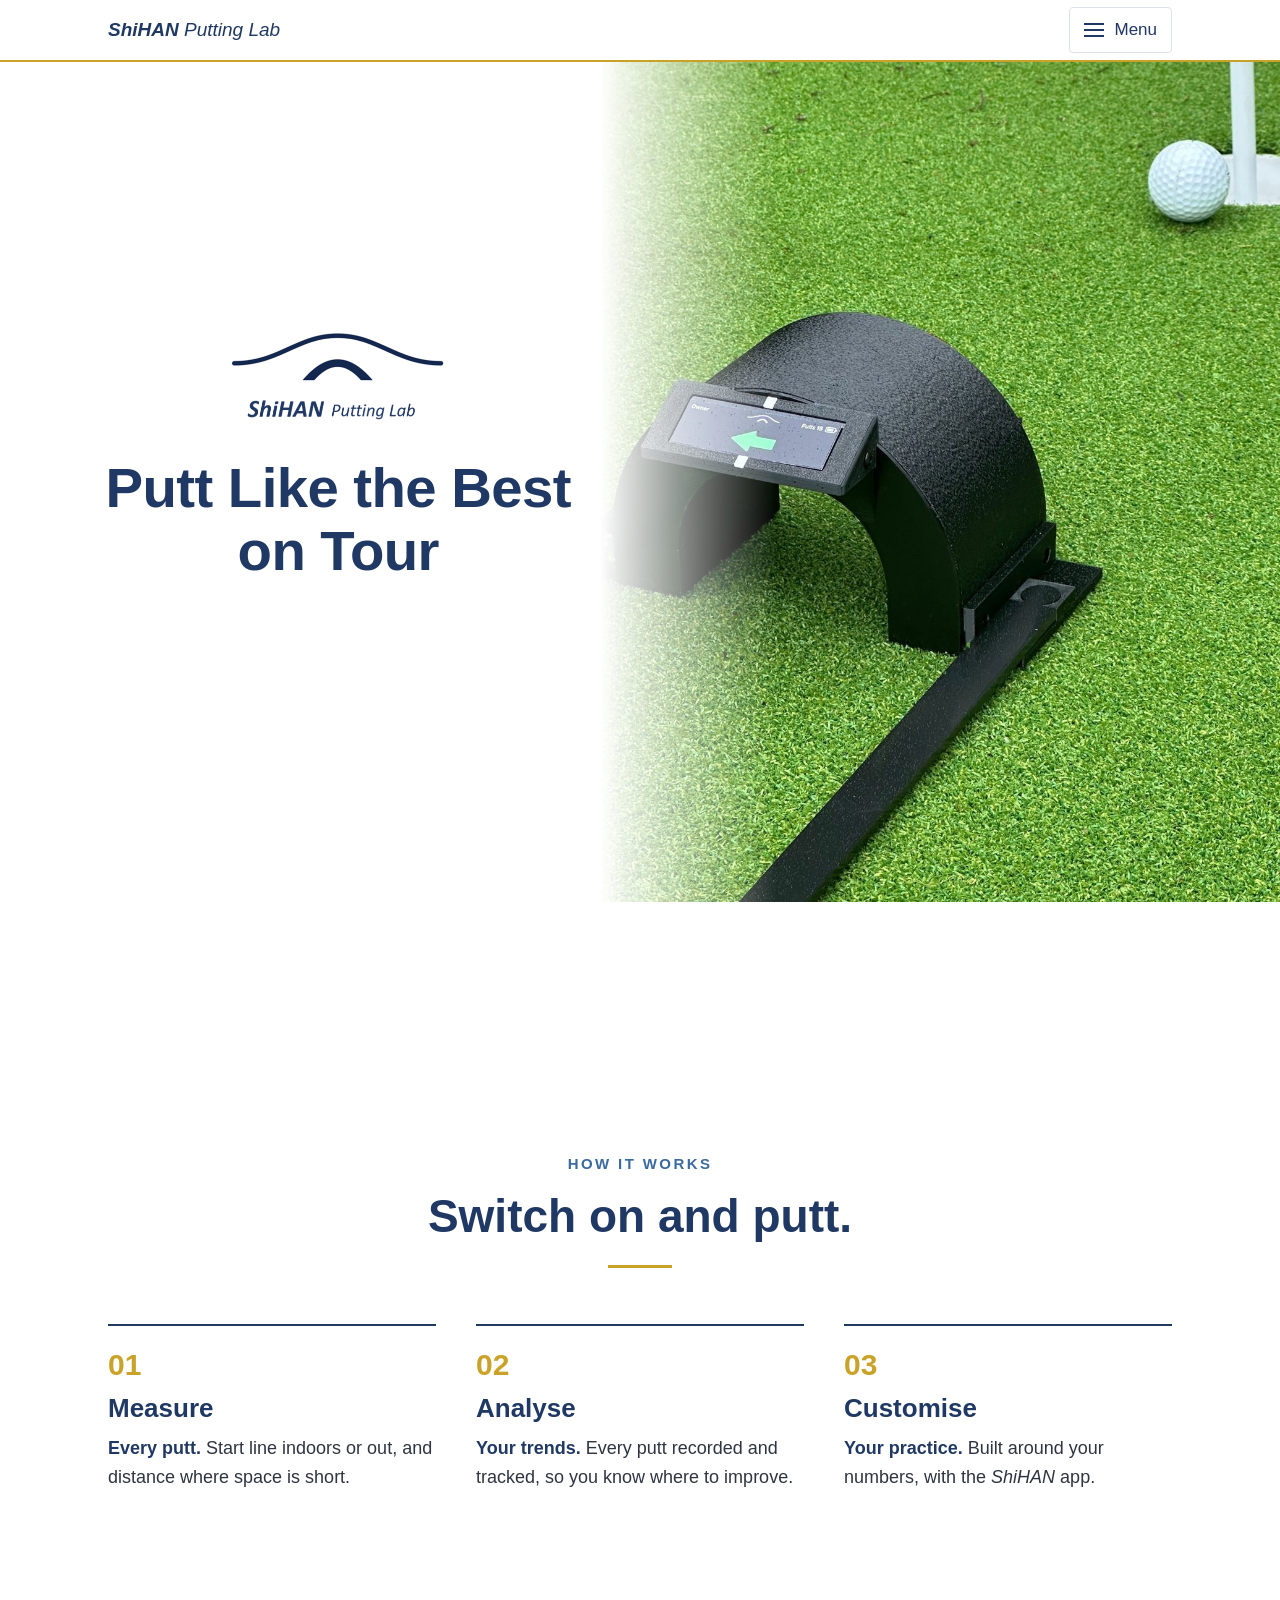
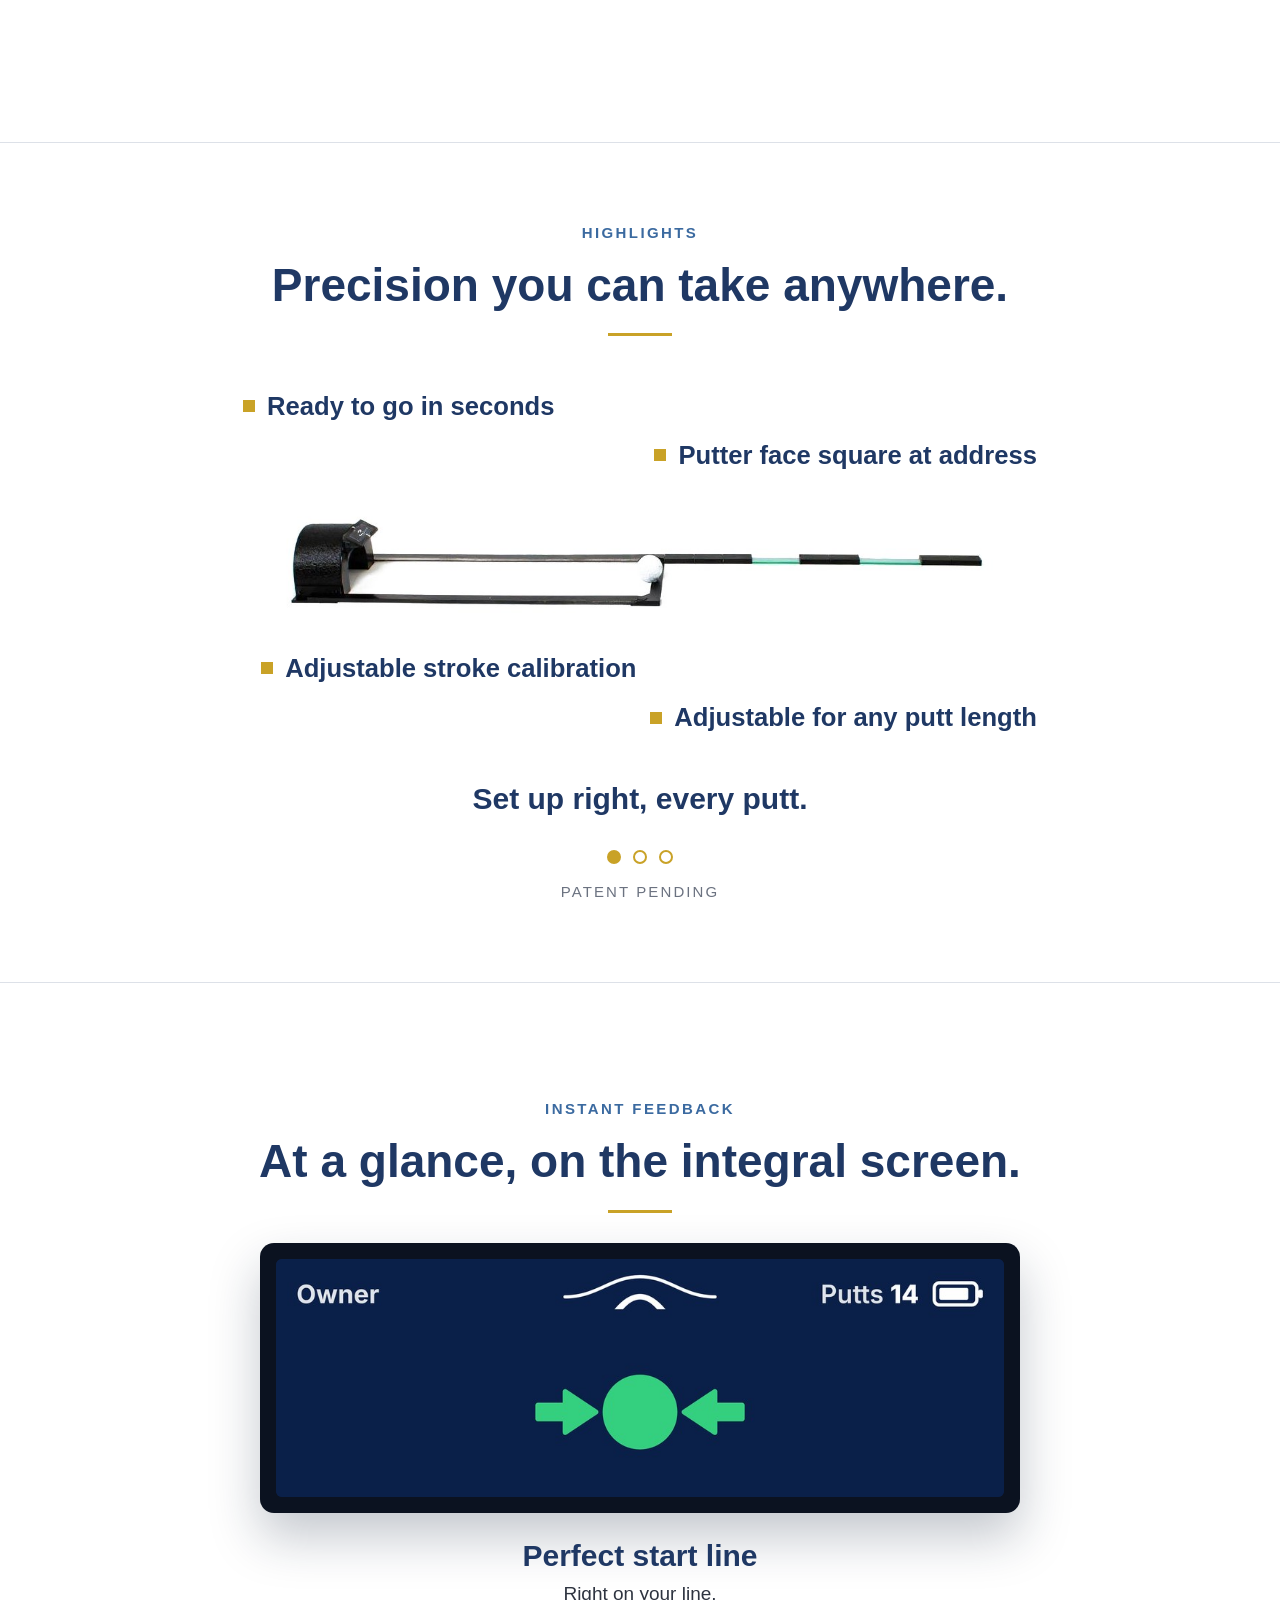
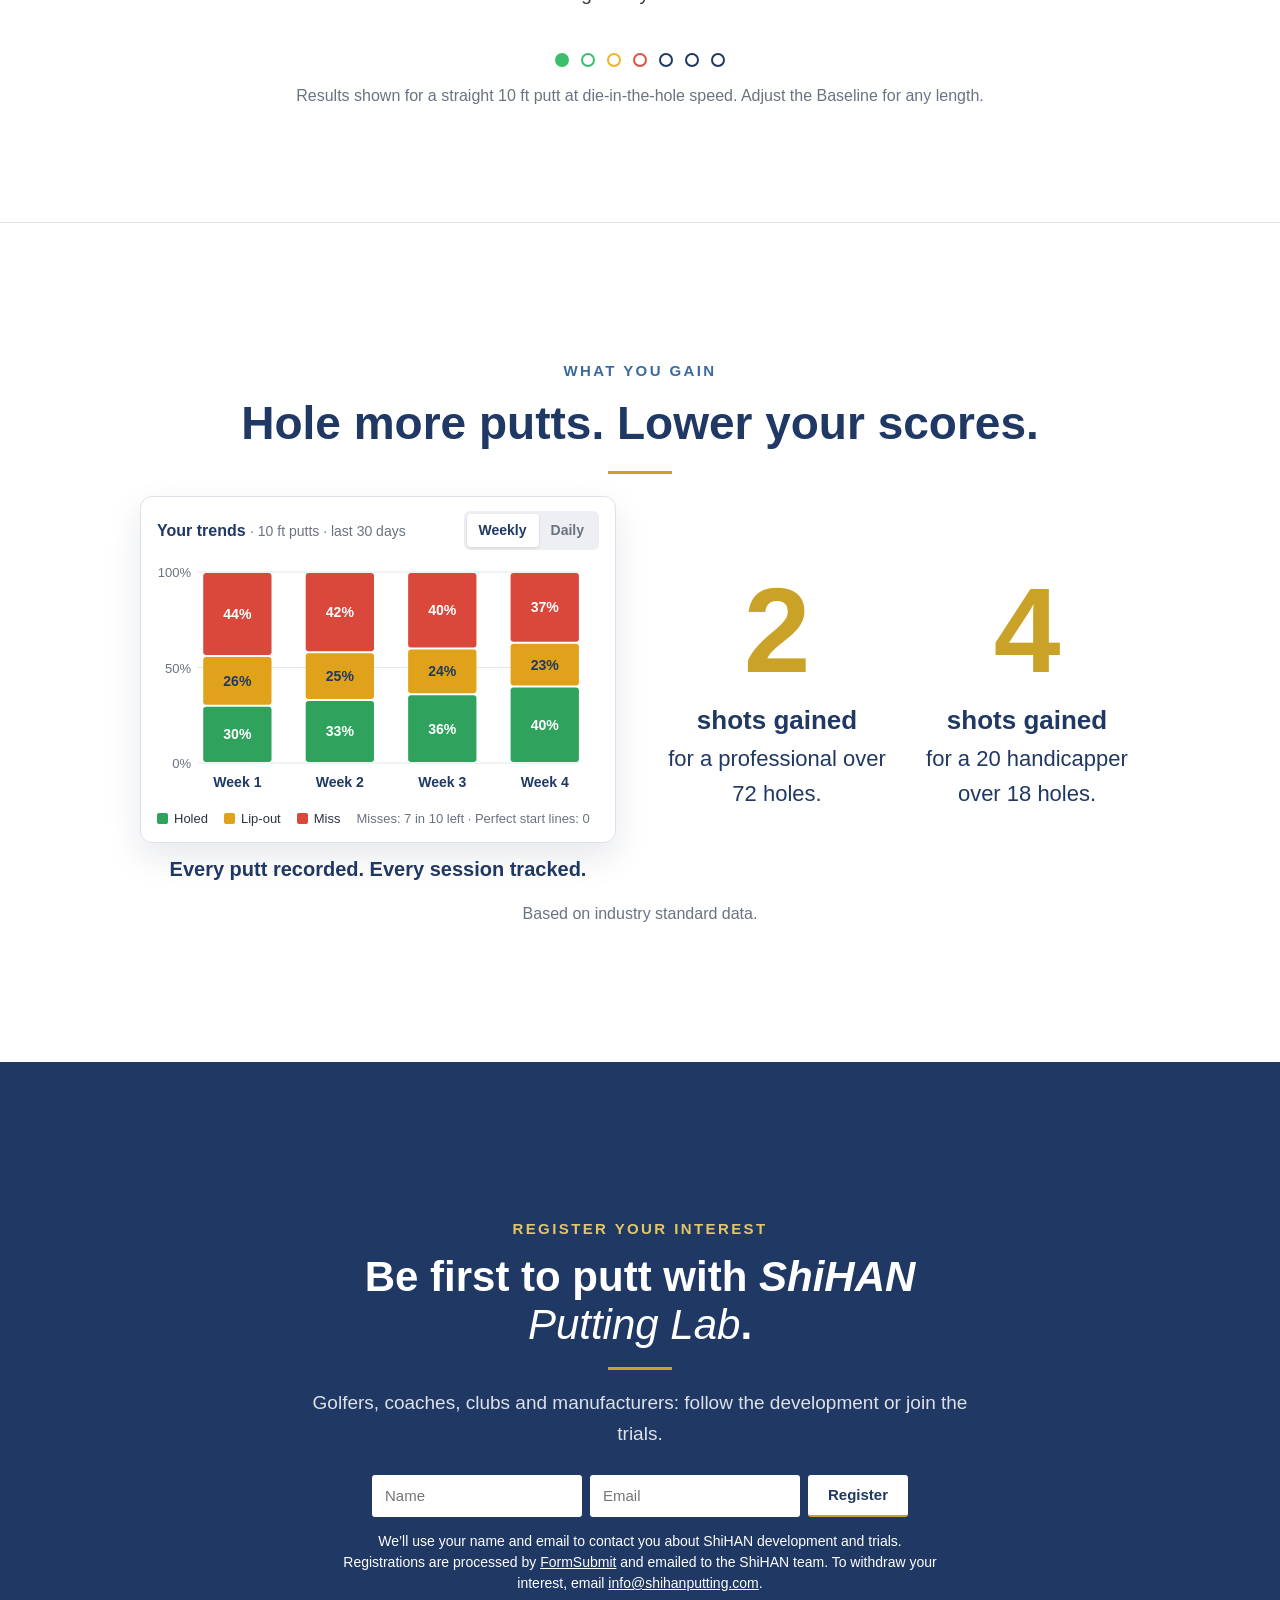
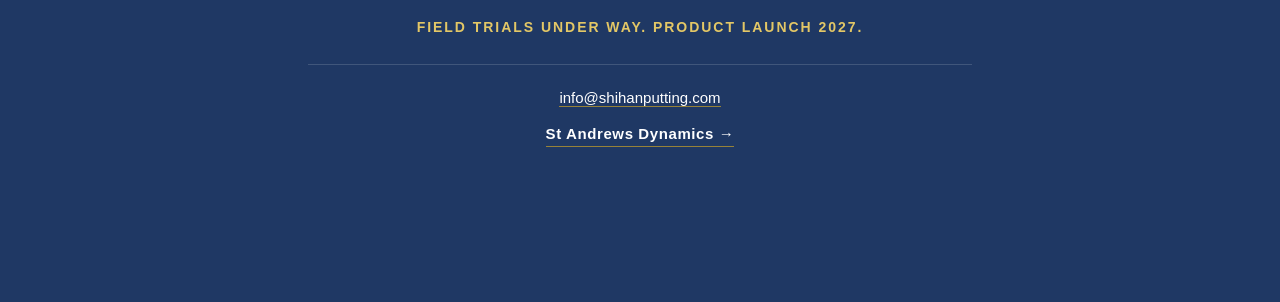
==== index.html @ be4b6418 "Update ShiHAN contact address to info@shihanputting.com" ====
<!DOCTYPE html>
<html lang="en">
<head>
<meta charset="utf-8">
<meta name="viewport" content="width=device-width, initial-scale=1.0">
<meta name="description" content="ShiHAN Putting Lab: putt like the best on tour. Every putt measured, with instant feedback at the ARCH.">
<title>ShiHAN Putting Lab</title>
<style>
:root{
  --navy:#1F3864; --navy-deep:#13223C; --blue:#3B6AA0;
  --gold:#C9A227; --gold-light:#E3C766; --pale:#DDE1E8; --mist:#EDEFF3;
  --body:#2E3440; --muted:#6B7280; --white:#FFFFFF;
  --g:#3DBE6E; --a:#F0B429; --r:#E5533D;
  --hdr:60px;
}
*{box-sizing:border-box;margin:0;padding:0}
html{scroll-behavior:smooth}
body{background:var(--white);color:var(--body);font-family:"Segoe UI",Calibri,Arial,sans-serif;font-size:18px;line-height:1.6;-webkit-font-smoothing:antialiased}
img{display:block;max-width:100%;height:auto}
a{color:var(--navy)}
a:focus-visible,button:focus-visible{outline:3px solid var(--gold);outline-offset:3px}
.wrap{max-width:1120px;margin:0 auto;padding:0 28px;width:100%}
.sh{font-style:italic}
.eyebrow{display:block;font-size:15px;font-weight:600;letter-spacing:.16em;text-transform:uppercase;color:var(--blue);margin-bottom:14px}
h1,h2,h3{color:var(--navy);line-height:1.15;font-weight:700}
h2{font-size:clamp(30px,4.2vw,46px)}
.rule{width:64px;height:3px;background:var(--gold);margin:22px auto 0}
.center{text-align:center}
.btn{display:inline-block;background:var(--white);color:var(--navy);text-decoration:none;font-size:18px;font-weight:600;padding:15px 32px;border-bottom:3px solid var(--gold);transition:background .2s}
.btn:hover{background:var(--mist)}

/* Each main block fills one screen */
.screenful{min-height:calc(100vh - var(--hdr));min-height:calc(100svh - var(--hdr));display:flex;align-items:center;padding:56px 0}
.screenful + .screenful{border-top:1px solid var(--pale)}

/* Header */
header{position:sticky;top:0;z-index:20;background:rgba(255,255,255,.96);backdrop-filter:blur(6px);border-bottom:2px solid var(--gold)}
header .wrap{display:flex;align-items:center;justify-content:space-between;height:var(--hdr);position:relative}
.brand{text-decoration:none;color:var(--navy);font-size:19px;white-space:nowrap}
.brand b{font-style:italic}.brand i{font-weight:400}
.menu-btn{display:flex;align-items:center;gap:10px;background:none;border:1px solid var(--pale);border-radius:4px;padding:8px 14px;font:inherit;font-size:17px;color:var(--navy);cursor:pointer}
.menu-btn:hover{border-color:var(--gold)}
.menu-btn .bars{display:inline-flex;flex-direction:column;gap:4px}
.menu-btn .bars i{display:block;width:20px;height:2px;background:var(--navy)}
nav{display:none;position:absolute;right:28px;top:100%;background:var(--white);border:1px solid var(--pale);border-top:2px solid var(--gold);box-shadow:0 10px 28px rgba(0,0,0,.12);flex-direction:column;padding:8px 0;min-width:250px}
nav.open{display:flex}
nav a{text-decoration:none;font-size:17px;color:var(--navy);padding:11px 22px}
nav a:hover{background:var(--mist)}

/* Hero */
.hero .wrap{text-align:center}
.hero .lockup{width:210px;margin:0 auto 20px}
.hero.screenful{padding:32px 0}
.hero h1{font-size:clamp(38px,5.4vw,64px);letter-spacing:-.01em}
.hero .photo{margin:30px auto 0;width:auto;max-width:100%;max-height:calc(100vh - var(--hdr) - 330px);max-height:calc(100svh - var(--hdr) - 330px);min-height:220px;object-fit:cover;box-shadow:0 22px 48px rgba(19,34,60,.18)}

/* Full-screen hero */
.hero{position:relative;overflow:hidden;align-items:flex-start;padding:0!important}
.herobg,.herobg img{position:absolute;inset:0;width:100%;height:100%}
.herobg img{object-fit:cover;object-position:35% 70%}
.hero::after{content:"";position:absolute;inset:0;background:linear-gradient(to bottom,#fff 0%,#fff 18%,rgba(255,255,255,.88) 26%,rgba(255,255,255,.5) 36%,rgba(255,255,255,0) 50%)}
.hero .wrap{position:relative;z-index:1;padding-top:5vh}
.hero.screenful + .screenful{border-top:none}
/* How it works */
.steps{display:grid;grid-template-columns:repeat(3,1fr);gap:40px;margin-top:56px;text-align:left}
.step{border-top:2px solid var(--navy);padding-top:24px}
.step .num{font-size:30px;font-weight:700;color:var(--gold);line-height:1}
.step h3{font-size:26px;margin:14px 0 10px}
.step p{font-size:18px}
.step p b{color:var(--navy)}

/* Rotating panels (screen + highlights) */
.panel{max-width:760px;margin:0 auto}
.frame{position:relative;aspect-ratio:1000/327;border-radius:14px;overflow:hidden}
.frame > *{position:absolute;inset:0;width:100%;height:100%;opacity:0;transition:opacity .6s ease}
.frame > .on{opacity:1}
.screen{background:#0b1220;padding:16px;border-radius:14px;box-shadow:0 24px 50px rgba(19,34,60,.25)}
.screen .frame{border-radius:6px;background:#0D1E45}
.hl .frame{aspect-ratio:3/2;background:var(--white);border:1px solid var(--pale);box-shadow:0 24px 50px rgba(19,34,60,.12)}
.hl .frame img{object-fit:cover}
.ph{display:flex;flex-direction:column;align-items:center;justify-content:center;gap:10px;text-align:center;padding:6%;background:var(--mist);border:3px dashed #B8C0CC;border-radius:14px;color:var(--navy)}
.ph .cam{width:46px;height:46px}
.ph .tag{font-size:14px;font-weight:700;letter-spacing:.16em;text-transform:uppercase;color:var(--gold)}
.ph .what{font-size:20px;font-weight:700;line-height:1.3}
.ph .how{font-size:16px;color:var(--muted);max-width:440px;line-height:1.45}
.trio{display:grid;grid-template-columns:repeat(3,1fr);gap:12px;padding:12px;background:#fff}
.trio .ph{gap:6px;padding:8%;border-width:2px}
.trio .ph .what{font-size:16px}
.trio .ph .how{font-size:13px}
.trio .ph .cam{width:30px;height:30px}
@media (max-width:600px){.ph{gap:6px}.ph .cam{width:32px;height:32px}.ph .what{font-size:17px}.ph .how{font-size:14px}.trio{gap:6px;padding:6px}.trio .ph{padding:4px}.trio .ph .what{font-size:13px}.trio .ph .how{display:none}.trio .ph .cam{width:22px;height:22px}}
.caption{min-height:110px;margin-top:26px;text-align:center}
.caption h3{font-size:clamp(23px,2.6vw,30px);transition:opacity .3s}
.caption p{font-size:19px;color:var(--body);margin-top:6px;transition:opacity .3s}
.caption.fade h3,.caption.fade p{opacity:0}
.hl .caption{min-height:128px}
/* captions keep the full panel width; only the picture shrinks on short screens, never below a readable size */
.hl .frame{margin:0 auto;max-width:max(520px,min(100%,calc((100vh - var(--hdr) - 330px) * 1.5)))}
#feedback .screen{margin:0 auto;max-width:max(560px,min(100%,calc((100vh - var(--hdr) - 420px) * 3.06 + 32px)))}
#feedback.screenful,#highlights.screenful{padding:36px 0}
.dots{display:flex;justify-content:center;gap:12px;margin-top:4px}
.dots button{width:14px;height:14px;border-radius:50%;border:2px solid var(--navy);background:transparent;cursor:pointer;padding:0}
.dots button.on{background:var(--navy)}
.dots button.g{border-color:var(--g)}.dots button.g.on{background:var(--g)}
.dots button.a{border-color:var(--a)}.dots button.a.on{background:var(--a)}
.dots button.r{border-color:var(--r)}.dots button.r.on{background:var(--r)}
.dots button.gold{border-color:var(--gold)}.dots button.gold.on{background:var(--gold)}
.note{text-align:center;font-size:16px;color:var(--muted);margin-top:16px}
.note.caps{letter-spacing:.14em;text-transform:uppercase;font-size:15px}

/* Trends on gains screen */
.trends{max-width:560px;margin:34px auto 0}
.trends .ph{position:static;aspect-ratio:3/1;width:100%;height:auto;padding:3%;gap:4px}
.trends .ph .cam{width:30px;height:30px}
.trends .ph .what{font-size:17px}
.trends .ph .how{font-size:14px}
.trends p{margin-top:10px;font-weight:700;color:var(--navy);font-size:clamp(17px,1.8vw,20px)}
#gains .gains{margin-top:28px}
#gains .gains .fig{font-size:clamp(84px,10vw,120px)}
@media (min-width:900px){
  .gainwrap{display:grid;grid-template-columns:1fr 1fr;gap:48px;align-items:center;max-width:1000px;margin:22px auto 0}
  .gainwrap .trends{margin:0}
  #gains .gainwrap .gains{margin-top:0;gap:24px}
}
/* Highlight slides with bullets */
.hs{background:#fff;display:flex;align-items:center;justify-content:center}
.hs .ph-img img{width:100%;height:100%;object-fit:contain}
.hs .extag{position:absolute;left:10px;top:10px;background:rgba(19,34,60,.82);color:#fff;font-size:12px;font-weight:600;letter-spacing:.12em;text-transform:uppercase;padding:4px 9px;border-radius:3px}
.bul{list-style:none;margin:0;padding:0}
.bul li{position:relative;padding-left:24px;font-weight:700;color:var(--navy);font-size:clamp(16px,1.6vw,22px);line-height:1.3;opacity:0;transform:translateY(10px);transition:opacity .5s ease,transform .5s ease;transition-delay:0s}
.bul li::before{content:"";position:absolute;left:0;top:.42em;width:10px;height:10px;background:var(--gold)}
.frame > .on .bul li{opacity:1;transform:none;transition-delay:calc(.7s + var(--i) * .9s)}
.hs-strip{flex-direction:column;gap:5%;padding:6% 5%}
.hs-strip .ph-img{width:100%;height:34%}
.hs-strip .bul li+li{margin-top:.55em}
.hs-side{gap:4%;padding:6% 4%}
.hs-side .ph-img{flex:0 0 28%;height:100%}
.hs-side .bul{flex:1;display:flex;flex-direction:column;gap:2.4em}
.hs-side .bul.left{align-items:flex-end;text-align:right}
.hs-side .bul.left li{padding-left:0;padding-right:24px}
.hs-side .bul.left li::before{left:auto;right:0}
.caption p:empty{display:none}
/* bullets v2: staggered around the photo */
.b{position:relative;display:inline-block;padding-left:20px;font-weight:700;color:var(--navy);font-size:clamp(15px,1.45vw,20px);line-height:1.25;opacity:0;transform:translateY(10px);transition:opacity .5s ease,transform .5s ease}
.b::before{content:"";position:absolute;left:0;top:.38em;width:10px;height:10px;background:var(--gold)}
.frame > .on .b{opacity:1;transform:none;transition-delay:calc(.6s + var(--i) * .9s)}
.hs-strip2{flex-direction:column;justify-content:center;gap:4%;padding:5% 5%}
.hs-strip2 .row{width:100%;display:flex;justify-content:space-between;align-items:flex-start}
.hs-strip2 .ph-img{width:100%;height:30%}
.hs-strip2 .b{max-width:48%}
.hs-strip2 .b1{margin-left:4%}
.hs-strip2 .b2{margin-top:1.4em;margin-right:2%}
.hs-strip2 .b3{margin-left:14%;margin-top:.2em}
.hs-strip2 .b4{margin-top:1.4em;margin-right:6%}
.hs-tri{display:block}
.hs-tri .ph-img{position:absolute;left:50%;top:7%;height:72%;aspect-ratio:502/669;transform:translateX(-50%)}
.hs-tri .b{position:absolute;max-width:28%}
.hs-tri .t1{right:69%;top:24%;text-align:right;padding-left:0;padding-right:20px}
.hs-tri .t1::before{left:auto;right:0}
.hs-tri .t2{left:69%;top:44%}
.hs-tri .b.t3{left:0;right:0;bottom:7%;width:max-content;max-width:94%;margin:0 auto}
@media (prefers-reduced-motion:reduce){.b{opacity:1;transform:none;transition:none}}
@media (max-width:600px){
  .b{font-size:14px;padding-left:16px}
  .b::before{width:8px;height:8px}
  .hs-tri .t1{padding-right:16px}
  .hs-strip2 .ph-img{height:22%}
  .hs-strip2 .b2,.hs-strip2 .b4{margin-top:1.8em}
  .hs-tri .ph-img{height:58%;top:8%}
  .hs-tri .b{max-width:27%}
  .hs-tri .t1{right:72%;top:20%;padding-right:16px}
  .hs-tri .t2{left:72%;top:38%}
  .hs-tri .t3{bottom:9%}
}
@media (prefers-reduced-motion:reduce){.bul li{opacity:1;transform:none;transition:none}}
/* Gains */
.gains{display:grid;grid-template-columns:repeat(2,1fr);gap:40px;max-width:760px;margin:48px auto 0}
.gains .fig{font-size:clamp(110px,14vw,170px);font-weight:700;color:var(--gold);line-height:1}
.gains p{font-size:clamp(19px,2vw,22px);color:var(--navy);margin-top:10px}
.gains b{display:block;font-size:clamp(22px,2.4vw,26px)}
/* Example photos */
.trio .ex{position:relative}
.ex img{width:100%;height:100%;object-fit:cover}
.ex .extag{position:absolute;left:10px;top:10px;background:rgba(19,34,60,.82);color:#fff;font-size:12px;font-weight:600;letter-spacing:.12em;text-transform:uppercase;padding:4px 9px;border-radius:3px}
.ex.white{background:#fff}
.ex.white img{object-fit:contain;padding:5%;background:#fff}
.trio .ex{border-radius:10px;overflow:hidden}
/* Register */

/* Footer */

/* Draft watermark */
.draftmark{position:fixed;inset:0;z-index:15;pointer-events:none;display:flex;align-items:center;justify-content:center;overflow:hidden}
.draftmark span{transform:rotate(-30deg);font-size:clamp(84px,19vw,260px);font-weight:800;letter-spacing:.12em;color:rgba(140,150,170,.17);white-space:nowrap;user-select:none}
/* Scroll reveal (only when JS runs) */
.js .reveal{opacity:0;transform:translateY(24px);transition:opacity .8s ease,transform .8s ease}
.js .reveal.in{opacity:1;transform:none}
@media (prefers-reduced-motion:reduce){
  html{scroll-behavior:auto}
  .js .reveal{opacity:1;transform:none;transition:none}
  .frame > *{transition:none}
}

/* Tablet */
@media (max-width:960px){
  .steps{gap:24px}
  .step h3{font-size:22px}
  .step p{font-size:17px}
}
/* Tablet portrait: fill the taller screen */
@media (min-width:700px) and (max-width:1100px) and (min-height:1000px){
  .eyebrow{font-size:17px}
  .steps{margin-top:72px;gap:32px}
  .step{padding-top:30px}
  .step .num{font-size:40px}
  .step h3{font-size:30px;margin:16px 0 12px}
  .step p{font-size:21px;line-height:1.55}
  .gains{margin-top:64px;gap:48px}
  .gains .fig{font-size:200px}
  .gains b{font-size:30px}
  .gains p{font-size:24px}
  #gains .note{font-size:18px;margin-top:28px}
}
/* Phone */
@media (max-width:600px) and (max-height:720px){.hl .frame{aspect-ratio:5/4!important}}
@media (max-width:600px){
  .wrap{padding:0 22px}
  .screenful{padding:40px 0}
  .hero .lockup{width:190px;margin-bottom:20px}
  .hero .wrap{padding-top:4vh}
  .herobg img{object-position:30% 100%}
  .hero::after{background:linear-gradient(to bottom,#fff 0%,#fff 24%,rgba(255,255,255,.85) 32%,rgba(255,255,255,.45) 40%,rgba(255,255,255,0) 50%)}
  .steps{grid-template-columns:1fr;gap:22px;margin-top:36px}
  .step{padding-top:16px;display:grid;grid-template-columns:44px 1fr;column-gap:12px}
  .step .num{font-size:24px;grid-row:span 2;padding-top:2px}
  .step h3{font-size:21px;margin:0 0 4px}
  .step p{font-size:17px}
  .screen{padding:10px;border-radius:10px}
  .caption{min-height:104px}
  .hl .frame,#feedback .screen{max-width:none}
  .hl .caption{min-height:150px}
  .caption h3{font-size:22px}
  .caption p{font-size:17px}
  nav{left:0;right:0;min-width:0}
  .gains{gap:18px;margin-top:32px}
  .hl .frame{aspect-ratio:1/1}
  .bul li{font-size:15px;padding-left:18px}
  .bul li::before{width:8px;height:8px}
  .hs-side .bul.left li{padding-right:18px}
  .hs-side .bul{gap:1.4em}
  .hs-side .ph-img{flex-basis:30%}
  .hs-side{gap:3%;padding:6% 3%}
  .hs-strip .ph-img{height:22%}
  .hs-strip .bul li+li{margin-top:.9em}
  .hs .extag{font-size:10px;padding:3px 6px;left:6px;top:6px}
  .gains .fig{font-size:110px}
  .ex .extag{font-size:10px;padding:3px 6px;left:6px;top:6px}
}

/* ===== Closing screen (register) ===== */
.register{background:var(--navy);color:#fff;border-top:none!important}
.register.screenful{padding:40px 0}
.register .wrap{max-width:720px}
.register .eyebrow{color:var(--gold-light);margin-bottom:12px}
.register h2{color:#fff;font-size:clamp(28px,3.8vw,42px)}
.register .rule{margin-top:18px}
.register .lede{margin-top:18px;font-size:clamp(17px,1.7vw,19px);color:rgba(255,255,255,.85)}
.signup{display:flex;gap:8px;justify-content:center;flex-wrap:wrap;margin:26px auto 0;max-width:600px}
.signup label{flex:1 1 170px;max-width:210px}
.signup label span{position:absolute;width:1px;height:1px;overflow:hidden;clip:rect(0 0 0 0)}
.signup input{width:100%;height:42px;font:inherit;font-size:15px;padding:0 12px;border:1px solid rgba(255,255,255,.25);border-radius:3px;background:#fff;color:var(--body)}
.signup input:focus{outline:2px solid var(--gold);outline-offset:1px}
.signup input.bad{outline:2px solid #E5533D}
.signup .btn{height:42px;padding:0 20px;font:inherit;font-size:15px;font-weight:600;border:none;border-bottom:2px solid var(--gold);border-radius:3px;background:#fff;color:var(--navy);cursor:pointer;white-space:nowrap}
.signup .btn:hover{background:var(--mist)}
.signup .formmsg{flex-basis:100%;margin-top:6px;font-size:15px;font-weight:600;color:var(--gold-light);min-height:0}
.signup .formmsg:empty{display:none}
.register .trials{margin-top:22px;font-size:14px;font-weight:600;letter-spacing:.14em;text-transform:uppercase;color:var(--gold-light)}
.register .contacts{margin-top:26px;padding-top:20px;border-top:1px solid rgba(255,255,255,.15);font-size:15px;line-height:1.7;color:rgba(255,255,255,.75)}
.register .contacts a{color:#fff;text-decoration:none;border-bottom:1px solid rgba(201,162,39,.7)}
.register .contacts a:hover{border-bottom-color:var(--gold)}
.register .contacts .sad{display:inline-block;margin-top:10px;font-weight:600;letter-spacing:.04em}
@media (max-width:600px){
  .register.screenful{padding:32px 0}
  .register h2{font-size:27px}
  .signup{gap:8px;max-width:330px}
  .signup label{flex:1 1 140px;max-width:none}
  .signup .btn{flex:1 1 100%}
  .register .contacts{font-size:14px}
}
@media (min-width:700px) and (max-width:1100px) and (min-height:1000px){
  .register h2{font-size:46px}
  .register .lede{font-size:21px}
  .signup input,.signup .btn{height:48px;font-size:17px}
  .signup label{max-width:240px}
  .register .contacts{font-size:17px}
}

/* ===== Highlights v3 ===== */
.hl-head{margin-bottom:22px}
.panel.hl{max-width:980px}
.hl .frame{aspect-ratio:2.2/1;border:none!important;box-shadow:none!important;background:transparent!important;border-radius:0;margin:0 auto;max-width:max(560px,min(100%,calc((100vh - var(--hdr) - 430px) * 2.2)))}
.hl .caption{min-height:64px;margin-top:14px}
.hx{background:#fff}
.hl .frame .hx-img{position:absolute;object-fit:contain}
.hx .extag{position:absolute;z-index:3;left:0;top:0;background:rgba(19,34,60,.82);color:#fff;font-size:11px;font-weight:600;letter-spacing:.12em;text-transform:uppercase;padding:3px 8px;border-radius:3px}
.hb{position:absolute;z-index:2;padding-left:24px;font-weight:700;color:var(--navy);font-size:clamp(18px,2vw,27px);line-height:1.2;opacity:0;transform:translateY(12px);transition:opacity .5s ease,transform .5s ease}
.hb::before{content:"";position:absolute;left:0;top:.36em;width:12px;height:12px;background:var(--gold)}
.frame > .on .hb{opacity:1;transform:none;transition-delay:calc(.5s + var(--i) * .85s)}
.hx-strip .hx-img{left:6%;width:88%;top:36%;height:30%}
.hx-strip .p1{left:6%;top:8%}
.hx-strip .p2{right:6%;top:20%}
.hx-strip .p3{left:30%;bottom:6%}
.hx-arch .hx-img{left:50%;top:0;height:100%;width:auto;aspect-ratio:502/669;transform:translateX(-50%)}
.hx-arch .q1,.hx-arch .q3{right:66%;text-align:right;padding-left:0;padding-right:24px}
.hx-arch .q1::before,.hx-arch .q3::before{left:auto;right:0}
.hx-arch .q2,.hx-arch .q4{left:66%}
.hx-arch .q1{top:14%}
.hx-arch .q2{top:30%}
.hx-arch .q3{top:54%}
.hx-arch .q4{top:72%}
.brandname b{font-style:italic;font-weight:700}
.brandname i{font-style:italic;font-weight:400}
@media (prefers-reduced-motion:reduce){.hb{opacity:1;transform:none;transition:none}}
@media (max-width:600px){
  .hl-head{margin-bottom:12px}
  #highlights h2{font-size:25px}
  .hl .frame{aspect-ratio:1/1;max-width:none}
  .hb{font-size:15px;padding-left:16px;line-height:1.25}
  .hb::before{width:8px;height:8px;top:.4em}
  .hx-strip .hx-img{left:0;width:100%;top:36%;height:24%}
  .hx-strip .p1{left:2%;top:12%;max-width:48%}
  .hx-strip .p2{right:0;top:22%;max-width:50%}
  .hx-strip .p3{left:20%;top:70%;max-width:78%}
  .hx-arch .hx-img{height:58%;top:2%}
  .hx-arch .hb{right:auto;text-align:left;padding-left:16px;padding-right:0;max-width:46%}
  .hx-arch .q1::before,.hx-arch .q3::before{left:0;right:auto}
  .hx-arch .q1{left:4%;top:66%}
  .hx-arch .q2{left:52%;top:66%}
  .hx-arch .q3{left:4%;top:82%}
  .hx-arch .q4{left:52%;top:82%}
  .hl .caption{min-height:40px;margin-top:8px}
  .hl .caption h3{font-size:20px}
}
@media (max-width:600px) and (max-height:720px){.hl .frame{aspect-ratio:5/4!important}}
@media (min-width:700px) and (max-width:1100px) and (min-height:1000px){
  .hl .frame{aspect-ratio:1.5/1}
  .hb{font-size:24px}
  .hb::before{width:12px;height:12px}
  #highlights h2{font-size:46px}
  .hx-arch .hx-img{height:62%;top:0}
  .hx-arch .hb{right:auto;text-align:left;padding-left:24px;padding-right:0;max-width:46%}
  .hx-arch .q1::before,.hx-arch .q3::before{left:0;right:auto}
  .hx-arch .q1{left:8%;top:70%}
  .hx-arch .q2{left:54%;top:70%}
  .hx-arch .q3{left:8%;top:86%}
  .hx-arch .q4{left:54%;top:86%}
}

/* When scripts are off (e.g. a phone's email preview): show the first slide, its bullets and caption */
html:not(.js) .frame > :first-child{opacity:1}
html:not(.js) .hb,html:not(.js) .b,html:not(.js) .bul li{opacity:1;transform:none}
html:not(.js) .dots{display:none}

/* arch front screen */
.hx-front .hx-img{left:50%;top:14%;height:58%;width:auto;aspect-ratio:1000/611;transform:translateX(-50%)}
.hx-front .hb{font-size:clamp(17px,1.65vw,23px)}
.hx-front .r1,.hx-front .r3{right:73%;text-align:right;padding-left:0;padding-right:24px;max-width:26%}
.hx-front .r1::before,.hx-front .r3::before{left:auto;right:0}
.hx-front .r2,.hx-front .r4{left:73%;max-width:26%}
.hx-front .r1{top:16%}
.hx-front .r2{top:26%}
.hx-front .r3{top:52%}
.hx-front .r4{top:60%}
.hl .frame{container-type:inline-size}
@container (max-width:860px){
  .hx-front .hx-img{height:58%;top:2%}
  .hx-front .hb{right:auto;text-align:left;padding-left:20px;padding-right:0;max-width:44%;font-size:clamp(14px,2.7cqw,20px)}
  .hx-front .r1::before,.hx-front .r3::before{left:0;right:auto}
  .hx-front .r1{left:8%;top:67%}
  .hx-front .r2{left:54%;top:67%}
  .hx-front .r3{left:8%;top:84%}
  .hx-front .r4{left:54%;top:84%}
}
@media (max-width:600px) and (max-height:720px){.hx-front .hx-img{height:50%!important}.hx-front .r1,.hx-front .r2{top:56%!important}.hx-front .r3,.hx-front .r4{top:75%!important}}

/* trends card (web app mock-up) */
.tcard{background:#fff;border:1px solid var(--pale);border-radius:12px;box-shadow:0 14px 34px rgba(19,34,60,.10);padding:14px 16px 12px;text-align:left}
.tbar{display:flex;justify-content:space-between;align-items:center;gap:10px;flex-wrap:wrap}
.tapp{font-weight:700;color:var(--navy);font-size:16px}
.tapp i{font-weight:400;color:var(--muted);font-style:normal;font-size:14px}
.ttabs{display:inline-flex;background:var(--mist);border-radius:6px;padding:3px}
.ttabs button{font:inherit;font-size:14px;font-weight:600;border:none;background:none;color:var(--muted);padding:5px 12px;border-radius:4px;cursor:pointer}
.ttabs button[aria-selected=true]{background:#fff;color:var(--navy);box-shadow:0 1px 3px rgba(0,0,0,.12)}
.tchart{display:block;width:100%;height:auto;margin-top:6px}
.tchart .bar:hover rect{opacity:.85}
.tkey{display:flex;flex-wrap:wrap;gap:6px 16px;font-size:13px;color:var(--body);margin-top:2px}
.tkey i{display:inline-block;width:11px;height:11px;border-radius:2px;margin-right:6px;vertical-align:-1px}
.tkey i.ln{height:3px;width:18px;background:#2FA35E;vertical-align:3px}
.tkey i.dt{width:9px;height:9px;border-radius:50%;background:#2FA35E;opacity:.4}
.tkey .tnote{color:var(--muted)}
.trends{max-width:540px}
#gains .trends > p{text-align:center}
@media (max-width:600px){.tcard{padding:10px 10px 8px}.tapp i{display:block}.trends{margin-top:18px}
  #gains .gains{margin-top:14px;gap:12px}
  #gains .gains .fig{font-size:60px}
  #gains .gains b{font-size:17px}
  #gains .gains p{font-size:14px;margin-top:4px}
  #gains .trends > p{font-size:15px;margin-top:8px}
  #gains .note{margin-top:8px}
  #gains h2{font-size:25px}
  #gains .rule{margin-top:14px}
  #gains.screenful{padding:28px 0}
}

/* ===== Hero v2: ball in view ===== */
.hero .lockup-w{display:none}
.herobg img{object-position:50% 40%}
@media (min-width:601px){
  .herobg img{object-position:50% 8%}
  .hero .wrap{text-align:left;padding-top:7vh}
  .hero .lockup{margin:0 0 22px}
  .hero h1{max-width:9.5em}
  .hero::after{background:radial-gradient(ellipse 62% 58% at 0% 0%,#fff 0%,#fff 48%,rgba(255,255,255,.82) 62%,rgba(255,255,255,0) 100%)}
}
@media (max-width:600px){
  .hero{background:#fff}
  .herobg,.hero::after{top:auto;height:66%}
  .herobg img{object-position:50% 0%}
  .hero::after{background:linear-gradient(to bottom,#fff 0%,rgba(255,255,255,.7) 8%,rgba(255,255,255,0) 22%)}
}
/* dark version: white logo and text */
.hero.dark .lockup{display:none}
.hero.dark .lockup-w{display:block}
.hero.dark h1{color:#fff;text-shadow:0 2px 18px rgba(0,0,0,.25)}
@media (min-width:601px){
  .hero.dark::after{background:radial-gradient(ellipse 66% 62% at 0% 0%,rgba(13,24,44,.86) 0%,rgba(13,24,44,.72) 45%,rgba(13,24,44,.3) 72%,rgba(13,24,44,0) 100%)}
}
@media (max-width:600px){
  .hero.dark{background:var(--navy-deep)}
  .hero.dark::after{background:linear-gradient(to bottom,var(--navy-deep) 0%,rgba(19,34,60,.6) 9%,rgba(19,34,60,0) 24%)}
  .hero.dark .lockup-w{margin:0 auto 20px}
}
.hero.dark .lockup-w{width:210px}
@media (max-width:600px){.hero.dark .lockup-w{width:190px}}
@media (min-width:601px){.hero.dark .lockup-w{margin:0 0 22px}}

.tpane.tfade{animation:tfade .5s ease}
@keyframes tfade{from{opacity:0}to{opacity:1}}
@media (prefers-reduced-motion:reduce){.tpane.tfade{animation:none}}
/* small screens: keep What You Gain and Instant Feedback to one screen */
@media (max-width:600px) and (max-height:720px){
  #gains.screenful,#feedback.screenful{padding:16px 0}
  #gains h2,#feedback h2{font-size:22px}
  #gains .eyebrow,#feedback .eyebrow{margin-bottom:6px;font-size:13px}
  #gains .rule,#feedback .rule{margin-top:10px}
  #feedback .center.reveal{margin-bottom:14px!important}
  #gains .trends{margin-top:10px}
  .tchart{margin-top:2px}
  .tkey{font-size:12px}
  #gains .trends > p{font-size:14px;margin-top:4px}
  #gains .gains{margin-top:6px}
  #gains .gains .fig{font-size:46px}
  #gains .gains b{font-size:15px}
  #gains .gains p{font-size:13px;margin-top:2px}
  #gains .note{font-size:13px;margin-top:4px}
  #feedback .caption{min-height:70px;margin-top:14px}
  #feedback .note{margin-top:8px}
}
@media (min-width:601px) and (max-height:760px){
  #gains.screenful,#feedback.screenful{padding:24px 0}
  #gains h2,#feedback h2{font-size:clamp(26px,3vw,34px)}
  #gains .rule,#feedback .rule{margin-top:12px}
  #feedback .center.reveal{margin-bottom:16px!important}
  .gainwrap{margin-top:16px!important}
  #gains .gains .fig{font-size:clamp(70px,8vw,96px)}
  #feedback .caption{min-height:84px;margin-top:16px}
  #feedback .screen{max-width:max(480px,min(100%,calc((100vh - var(--hdr) - 380px) * 3.06 + 32px)))!important}
}
@media (max-width:600px) and (max-height:690px){
  #gains .gains .fig{font-size:38px}
  #gains .gains p{font-size:12px;line-height:1.35}
  #gains .gains b{font-size:14px}
  #gains h2{font-size:20px}
  #how.screenful{padding:20px 0}
  #how .steps{margin-top:22px;gap:14px}
}
@media (max-width:400px){.ttabs button{padding:4px 8px;font-size:13px}.tapp{font-size:15px}.tapp i{font-size:12px}.tkey{gap:4px 10px}}

/* strip screen: 4th bullet, staggered below */
.hx-strip .p3{left:8%;bottom:auto;top:72%}
.hx-strip .p4{right:6%;top:84%}
@media (max-width:600px){
  .hx-strip .p3{left:2%;top:66%;max-width:60%}
  .hx-strip .p4{right:0;left:auto;top:82%;max-width:58%}
}
/* hero: lift the text clear of the ball */
@media (min-width:601px){.hero .wrap{padding-top:3.5vh}.hero .lockup,.hero.dark .lockup-w{margin-bottom:14px}.hero h1{max-width:none}}

/* hero: centred, two lines, above the ball */
@media (min-width:601px){
  .hero .wrap{text-align:center;padding-top:2.5vh}
  .hero .lockup,.hero.dark .lockup-w{margin:0 auto 12px}
  .hero h1{max-width:none;font-size:clamp(36px,4.4vw,58px)}
  .hero h1 .l2{display:block}
  .hero::after{background:radial-gradient(ellipse 430px 410px at 50% 0%,#fff 0%,#fff 52%,rgba(255,255,255,.75) 72%,rgba(255,255,255,0) 100%)}
}

/* ===== Hero v3: text on top, photo below (never overlaps the ball) ===== */
.hero.screenful{display:grid!important;grid-template-rows:auto 1fr;align-items:stretch;padding:0!important;background:#fff}
.hero .wrap{grid-row:1;position:relative;z-index:1;text-align:center!important;padding:3vh 28px 1.2vh!important}
.hero .lockup,.hero.dark .lockup-w{margin:0 auto 8px!important}
.hero h1{max-width:none!important;font-size:clamp(34px,4.6vw,58px)}
.hero h1 .l2{display:block}
.herobg{position:relative!important;inset:auto!important;top:auto!important;grid-row:2;display:block;height:auto!important;min-height:0;overflow:hidden}
.herobg img{position:absolute;inset:0;width:100%;height:100%;object-fit:cover;object-position:50% 0%!important}
.herobg::after{content:"";position:absolute;left:0;right:0;top:0;height:44px;background:linear-gradient(#fff,rgba(255,255,255,0))}
.hero::after{display:none!important}
.hero.dark{background:var(--navy-deep)}
.hero.dark .herobg::after{background:linear-gradient(var(--navy-deep),rgba(19,34,60,0))}
@media (max-width:600px){.hero .wrap{padding:3vh 22px 1vh!important}.hero h1{font-size:30px}}


/* wide landscape screens: full-bleed photo with the headline centred in a soft white glow */
@media (min-width:1000px) and (min-aspect-ratio:5/4){
  .hero.screenful{display:flex!important;align-items:flex-start;background:none}
  .herobg{position:absolute!important;inset:0!important;height:100%!important}
  .herobg img{object-position:50% 8%!important}
  .herobg::after{display:none}
  .hero::after{display:block!important;content:"";position:absolute;inset:0;background:radial-gradient(ellipse 470px 420px at 50% 0%,#fff 0%,#fff 54%,rgba(255,255,255,.75) 74%,rgba(255,255,255,0) 100%)}
  .hero.dark::after{background:radial-gradient(ellipse 470px 420px at 50% 0%,rgba(13,24,44,.92) 0%,rgba(13,24,44,.85) 54%,rgba(13,24,44,.5) 74%,rgba(13,24,44,0) 100%)}
  .hero .wrap{padding:2.5vh 28px 0!important}
}

/* ===== Hero v4: full-bleed photo placed by script (ball clear of text, most ARCH shown) ===== */
.hero.screenful{display:block!important;position:relative;overflow:hidden;padding:0!important;background:#fff}
.hero.screenful::after{display:none!important}
.hero .herobg{position:absolute!important;inset:auto!important;left:0!important;right:0!important;bottom:0!important;top:var(--bt,0px)!important;height:auto!important;overflow:hidden;background:#fff}
.hero .herobg::after{display:none!important}
.hero .herobg img{position:absolute!important;max-width:none!important;object-fit:fill!important;inset:auto;width:100%;height:auto;left:0;top:0;transform:none!important;-webkit-mask-image:none!important;mask-image:none!important}
.hero .herofade{position:absolute;inset:0;pointer-events:none;background:radial-gradient(var(--rx,60%) var(--f3,330px) at 50% 0,#fff 0,#fff var(--p1,45%),rgba(255,255,255,.72) var(--p2,70%),rgba(255,255,255,0) 100%)}
.hero .wrap{position:relative!important;z-index:2;text-align:center!important;padding:2.2vh 22px 0!important}
.hero .lockup,.hero.dark .lockup-w{margin:0 auto 4px!important}
.hero h1{max-width:none!important;font-size:clamp(30px,4.4vw,56px);line-height:1.12}
.hero h1 .l2{display:block}
.hero .herobg::before{content:"";position:absolute;left:0;right:0;top:0;height:70px;z-index:1;background:linear-gradient(#fff,rgba(255,255,255,0))}
@media (max-height:820px) and (min-aspect-ratio:5/4){.hero .lockup{width:170px!important}.hero .wrap{padding-top:1.4vh!important}}

/* ===== Highlights: bullets always around the photo (narrow panels: staggered above/below) ===== */
@container (max-width:860px){
  .hl .frame .hx-arch .hx-img,.hl .frame .hx-front .hx-img{left:50%!important;right:auto!important;transform:translateX(-50%)!important;top:25%!important;height:43%!important;width:auto!important;max-width:70%!important;object-fit:contain!important}
  .hl .frame .hx-arch .hb,.hl .frame .hx-front .hb{left:auto!important;right:auto!important;top:auto!important;bottom:auto!important;max-width:45%!important;text-align:left!important;padding-left:20px!important;padding-right:0!important;font-size:clamp(14px,3.3cqw,21px)!important}
  .hl .frame .hx-arch .hb::before,.hl .frame .hx-front .hb::before{left:0!important;right:auto!important}
  .hl .frame .hx-arch .q1,.hl .frame .hx-front .r1{left:3%!important;top:4%!important}
  .hl .frame .hx-arch .q2,.hl .frame .hx-front .r2{right:2%!important;top:13%!important}
  .hl .frame .hx-arch .q3,.hl .frame .hx-front .r3{left:3%!important;top:auto!important;bottom:13%!important}
  .hl .frame .hx-arch .q4,.hl .frame .hx-front .r4{right:2%!important;top:auto!important;bottom:1%!important}
}
/* ===== Hero on landscape screens: text left, whole photo right ===== */
@media (min-width:760px) and (min-aspect-ratio:6/5){
  .hero .herobg{top:0!important;left:auto!important;width:var(--pw,46%)!important;right:0!important}
  .hero .herobg img{position:absolute!important;top:0!important;left:0!important;width:100%!important;height:100%!important;object-fit:cover!important;object-position:50% 100%!important;
    -webkit-mask-image:linear-gradient(90deg,transparent 0,#000 26%)!important;mask-image:linear-gradient(90deg,transparent 0,#000 26%)!important}
  .hero .herobg::before{display:none}
  .hero .herofade{display:none}
  .hero .wrap{position:absolute!important;left:0;top:0;bottom:0;width:calc(100% - var(--pw,46%) + 6%)!important;max-width:none!important;display:flex;flex-direction:column;justify-content:center;align-items:center;padding:0 3% 6vh!important;text-align:center!important}
  .hero .lockup,.hero.dark .lockup-w{width:clamp(200px,17vw,300px)!important;margin:0 auto 18px!important}
  .hero h1{font-size:clamp(40px,4.4vw,68px)!important}
  .hero.dark{background:var(--navy-deep)!important}
}
.hx-arch .q1,.hx-arch .q3{right:67%}.hx-arch .q2,.hx-arch .q4{left:67%}
</style>
</head>
<body id="top">
<script>document.documentElement.className+=' js';</script>

<header>
  <div class="wrap">
    <a class="brand" href="#top"><b>ShiHAN</b> <i>Putting Lab</i></a>
    <button class="menu-btn" aria-expanded="false" aria-controls="sitenav"><span class="bars" aria-hidden="true"><i></i><i></i><i></i></span>Menu</button>
    <nav id="sitenav">
      <a href="#top">Home</a>
      <a href="#how">How It Works</a>
      <a href="#highlights">Highlights</a>
      <a href="#feedback">Instant Feedback</a>
      <a href="#gains">What You Gain</a>
      <a href="#register">Register Your Interest</a>
    </nav>
  </div>
</header>

<section class="hero screenful">
  <div class="herobg" id="herobg"><img id="heroimg" src="[data-uri]" width="1100" height="1467" alt="The ShiHAN ARCH on a putting green, its screen showing a green start-line arrow, ball by the hole"></div>
  <div class="herofade" id="herofade"></div>
  <div class="wrap reveal">
    <img class="lockup" src="[data-uri]" alt="ShiHAN Putting Lab logo"><img class="lockup lockup-w" src="[data-uri]" alt="">
    <h1>Putt Like the Best <span class="l2">on Tour</span></h1>
  </div>
</section>

<section class="screenful" id="how">
  <div class="wrap center">
    <div class="reveal">
      <span class="eyebrow">How it works</span>
      <h2>Switch on and putt.</h2>
      <div class="rule"></div>
    </div>
    <div class="steps">
      <div class="step reveal"><div class="num">01</div><h3>Measure</h3><p><b>Every putt.</b> Start line indoors or out, and distance where space is short.</p></div>
      <div class="step reveal"><div class="num">02</div><h3>Analyse</h3><p><b>Your trends.</b> Every putt recorded and tracked, so you know where to improve.</p></div>
      <div class="step reveal"><div class="num">03</div><h3>Customise</h3><p><b>Your practice.</b> Built around your numbers, with the <span class="sh">ShiHAN</span> app.</p></div>
    </div>
  </div>
</section>


<section class="screenful" id="highlights">
  <div class="wrap">
    <div class="center reveal hl-head">
      <span class="eyebrow">Highlights</span>
      <h2>Precision you can take anywhere.</h2>
      <div class="rule"></div>
    </div>
    <div class="panel hl reveal" data-rotator="hl">
      <div class="frame" aria-hidden="true">
        <div class="hx hx-strip"><span class="hb p1" style="--i:0">Ready to go in seconds</span><span class="hb p2" style="--i:1">Putter face square at address</span><img class="hx-img" src="[data-uri]" alt=""><span class="hb p3" style="--i:2">Adjustable stroke calibration</span><span class="hb p4" style="--i:3">Adjustable for any putt length</span></div>
        <div class="hx hx-arch"><span class="hb q1" style="--i:0">At home</span><span class="hb q2" style="--i:1">On the practice green</span><img class="hx-img" src="[data-uri]" alt=""><span class="hb q3" style="--i:2">Away for tournament week</span><span class="hb q4" style="--i:3">Lightweight and portable</span></div>
        <div class="hx hx-front"><span class="hb r1" style="--i:0">Proprietary sensor arrays</span><span class="hb r2" style="--i:1">Inbuilt Wi-Fi</span><img class="hx-img" src="[data-uri]" alt=""><span class="hb r3" style="--i:2">Rechargeable battery</span><span class="hb r4" style="--i:3">Integral screen with instant feedback</span></div>
      </div>
      <div class="caption" aria-live="polite"><h3>Set up right, every putt.</h3><p></p></div>
      <div class="dots"></div>
      <p class="note caps">Patent pending</p>
    </div>
  </div>
</section>

<section class="screenful" id="feedback">
  <div class="wrap">
    <div class="center reveal" style="margin-bottom:30px">
      <span class="eyebrow">Instant feedback</span>
      <h2>At a glance, on the integral screen.</h2>
      <div class="rule"></div>
    </div>
    <div class="panel reveal" data-rotator="screen">
      <div class="screen" aria-hidden="true">
        <div class="frame">
          <img src="[data-uri]" alt="">
          <img src="[data-uri]" alt="">
          <img src="[data-uri]" alt="">
          <img src="[data-uri]" alt="">
          <img src="[data-uri]" alt="">
          <img src="[data-uri]" alt="">
          <img src="[data-uri]" alt="">
        </div>
      </div>
      <div class="caption" aria-live="polite"><h3>Perfect start line</h3><p>Right on your line.</p></div>
      <div class="dots"></div>
      <p class="note">Results shown for a straight 10 ft putt at die-in-the-hole speed. Adjust the Baseline for any length.</p>
    </div>
  </div>
</section>

<section class="screenful center" id="gains">
  <div class="wrap reveal">
    <span class="eyebrow">What you gain</span>
    <h2>Hole more putts. Lower your scores.</h2>
    <div class="rule"></div>
    <div class="gainwrap">
    <div class="trends">
<div class="tcard" data-tabs>
  <div class="tbar"><span class="tapp">Your trends <i>· 10 ft putts · last 30 days</i></span>
    <div class="ttabs" role="tablist"><button role="tab" aria-selected="true" data-t="w">Weekly</button><button role="tab" aria-selected="false" data-t="d">Daily</button></div></div>
  <div class="tpane" data-p="w"><svg class="tchart" viewBox="0 0 440 250" role="img" aria-label="Weekly results: holed rises from 30% in week 1 to 40% in week 4"><line x1="40" x2="420" y1="206.0" y2="206.0" stroke="#E3E6EB" stroke-width="1"/><text x="34" y="211.0" text-anchor="end" font-size="13" fill="#6B7280">0%</text><line x1="40" x2="420" y1="111.0" y2="111.0" stroke="#E3E6EB" stroke-width="1"/><text x="34" y="116.0" text-anchor="end" font-size="13" fill="#6B7280">50%</text><line x1="40" x2="420" y1="16.0" y2="16.0" stroke="#E3E6EB" stroke-width="1"/><text x="34" y="21.0" text-anchor="end" font-size="13" fill="#6B7280">100%</text><g class="bar"><title>Week 1: holed 30%, lip-out 26%, miss 44%</title><rect x="46.0" y="150.0" width="68" height="55.0" rx="3" fill="#2FA35E"/><text x="80.0" y="182.5" text-anchor="middle" font-size="14" font-weight="700" fill="#fff">30%</text><rect x="46.0" y="100.6" width="68" height="47.4" rx="3" fill="#E0A21B"/><text x="80.0" y="129.3" text-anchor="middle" font-size="14" font-weight="700" fill="#1F3864">26%</text><rect x="46.0" y="17.0" width="68" height="81.6" rx="3" fill="#D9483B"/><text x="80.0" y="62.8" text-anchor="middle" font-size="14" font-weight="700" fill="#fff">44%</text></g><text x="80.0" y="230" text-anchor="middle" font-size="14" fill="#1F3864" font-weight="600">Week 1</text><g class="bar"><title>Week 2: holed 33%, lip-out 25%, miss 42%</title><rect x="148.0" y="144.3" width="68" height="60.7" rx="3" fill="#2FA35E"/><text x="182.0" y="179.65" text-anchor="middle" font-size="14" font-weight="700" fill="#fff">33%</text><rect x="148.0" y="96.80000000000001" width="68" height="45.5" rx="3" fill="#E0A21B"/><text x="182.0" y="124.55000000000001" text-anchor="middle" font-size="14" font-weight="700" fill="#1F3864">25%</text><rect x="148.0" y="17.000000000000014" width="68" height="77.8" rx="3" fill="#D9483B"/><text x="182.0" y="60.90000000000001" text-anchor="middle" font-size="14" font-weight="700" fill="#fff">42%</text></g><text x="182.0" y="230" text-anchor="middle" font-size="14" fill="#1F3864" font-weight="600">Week 2</text><g class="bar"><title>Week 3: holed 36%, lip-out 24%, miss 40%</title><rect x="250.0" y="138.6" width="68" height="66.4" rx="3" fill="#2FA35E"/><text x="284.0" y="176.8" text-anchor="middle" font-size="14" font-weight="700" fill="#fff">36%</text><rect x="250.0" y="93.0" width="68" height="43.6" rx="3" fill="#E0A21B"/><text x="284.0" y="119.8" text-anchor="middle" font-size="14" font-weight="700" fill="#1F3864">24%</text><rect x="250.0" y="17.0" width="68" height="74.0" rx="3" fill="#D9483B"/><text x="284.0" y="59.0" text-anchor="middle" font-size="14" font-weight="700" fill="#fff">40%</text></g><text x="284.0" y="230" text-anchor="middle" font-size="14" fill="#1F3864" font-weight="600">Week 3</text><g class="bar"><title>Week 4: holed 40%, lip-out 23%, miss 37%</title><rect x="352.0" y="131.0" width="68" height="74.0" rx="3" fill="#2FA35E"/><text x="386.0" y="173.0" text-anchor="middle" font-size="14" font-weight="700" fill="#fff">40%</text><rect x="352.0" y="87.3" width="68" height="41.7" rx="3" fill="#E0A21B"/><text x="386.0" y="113.15" text-anchor="middle" font-size="14" font-weight="700" fill="#1F3864">23%</text><rect x="352.0" y="17.0" width="68" height="68.3" rx="3" fill="#D9483B"/><text x="386.0" y="56.15" text-anchor="middle" font-size="14" font-weight="700" fill="#fff">37%</text></g><text x="386.0" y="230" text-anchor="middle" font-size="14" fill="#1F3864" font-weight="600">Week 4</text></svg>
    <div class="tkey"><span><i style="background:#2FA35E"></i>Holed</span><span><i style="background:#E0A21B"></i>Lip-out</span><span><i style="background:#D9483B"></i>Miss</span><span class="tnote">Misses: 7 in 10 left · Perfect start lines: 0</span></div></div>
  <div class="tpane" data-p="d" hidden><svg class="tchart" viewBox="0 0 440 250" role="img" aria-label="Daily holed percentage over 30 days, 7-day average rising from about 30% to 40%"><line x1="46" x2="416" y1="177.5" y2="177.5" stroke="#E3E6EB"/><text x="38" y="182.5" text-anchor="end" font-size="13" fill="#6B7280">20%</text><line x1="46" x2="416" y1="132.5" y2="132.5" stroke="#E3E6EB"/><text x="38" y="137.5" text-anchor="end" font-size="13" fill="#6B7280">30%</text><line x1="46" x2="416" y1="87.5" y2="87.5" stroke="#E3E6EB"/><text x="38" y="92.5" text-anchor="end" font-size="13" fill="#6B7280">40%</text><line x1="46" x2="416" y1="42.5" y2="42.5" stroke="#E3E6EB"/><text x="38" y="47.5" text-anchor="end" font-size="13" fill="#6B7280">50%</text><line x1="46" x2="416" y1="87.5" y2="87.5" stroke="#1F3864" stroke-dasharray="6 5" stroke-width="1.5"/><text x="52" y="79.5" font-size="14" font-weight="700" fill="#1F3864">Tour Pro from 10 ft: 40%</text><circle cx="46.0" cy="132.5" r="4" fill="#2FA35E" fill-opacity=".35"><title>Day 1: 30% holed</title></circle><circle cx="58.8" cy="114.5" r="4" fill="#2FA35E" fill-opacity=".35"><title>Day 2: 34% holed</title></circle><circle cx="71.5" cy="128.0" r="4" fill="#2FA35E" fill-opacity=".35"><title>Day 3: 31% holed</title></circle><circle cx="84.3" cy="128.0" r="4" fill="#2FA35E" fill-opacity=".35"><title>Day 4: 31% holed</title></circle><circle cx="97.0" cy="141.5" r="4" fill="#2FA35E" fill-opacity=".35"><title>Day 5: 28% holed</title></circle><circle cx="109.8" cy="123.5" r="4" fill="#2FA35E" fill-opacity=".35"><title>Day 6: 32% holed</title></circle><circle cx="122.6" cy="96.5" r="4" fill="#2FA35E" fill-opacity=".35"><title>Day 7: 38% holed</title></circle><circle cx="135.3" cy="110.0" r="4" fill="#2FA35E" fill-opacity=".35"><title>Day 8: 35% holed</title></circle><circle cx="148.1" cy="101.0" r="4" fill="#2FA35E" fill-opacity=".35"><title>Day 9: 37% holed</title></circle><circle cx="160.8" cy="114.5" r="4" fill="#2FA35E" fill-opacity=".35"><title>Day 10: 34% holed</title></circle><circle cx="173.6" cy="110.0" r="4" fill="#2FA35E" fill-opacity=".35"><title>Day 11: 35% holed</title></circle><circle cx="186.3" cy="110.0" r="4" fill="#2FA35E" fill-opacity=".35"><title>Day 12: 35% holed</title></circle><circle cx="199.1" cy="146.0" r="4" fill="#2FA35E" fill-opacity=".35"><title>Day 13: 27% holed</title></circle><circle cx="211.9" cy="96.5" r="4" fill="#2FA35E" fill-opacity=".35"><title>Day 14: 38% holed</title></circle><circle cx="224.6" cy="101.0" r="4" fill="#2FA35E" fill-opacity=".35"><title>Day 15: 37% holed</title></circle><circle cx="237.4" cy="101.0" r="4" fill="#2FA35E" fill-opacity=".35"><title>Day 16: 37% holed</title></circle><circle cx="250.1" cy="141.5" r="4" fill="#2FA35E" fill-opacity=".35"><title>Day 17: 28% holed</title></circle><circle cx="262.9" cy="141.5" r="4" fill="#2FA35E" fill-opacity=".35"><title>Day 18: 28% holed</title></circle><circle cx="275.7" cy="123.5" r="4" fill="#2FA35E" fill-opacity=".35"><title>Day 19: 32% holed</title></circle><circle cx="288.4" cy="114.5" r="4" fill="#2FA35E" fill-opacity=".35"><title>Day 20: 34% holed</title></circle><circle cx="301.2" cy="96.5" r="4" fill="#2FA35E" fill-opacity=".35"><title>Day 21: 38% holed</title></circle><circle cx="313.9" cy="101.0" r="4" fill="#2FA35E" fill-opacity=".35"><title>Day 22: 37% holed</title></circle><circle cx="326.7" cy="87.5" r="4" fill="#2FA35E" fill-opacity=".35"><title>Day 23: 40% holed</title></circle><circle cx="339.4" cy="114.5" r="4" fill="#2FA35E" fill-opacity=".35"><title>Day 24: 34% holed</title></circle><circle cx="352.2" cy="92.0" r="4" fill="#2FA35E" fill-opacity=".35"><title>Day 25: 39% holed</title></circle><circle cx="365.0" cy="92.0" r="4" fill="#2FA35E" fill-opacity=".35"><title>Day 26: 39% holed</title></circle><circle cx="377.7" cy="110.0" r="4" fill="#2FA35E" fill-opacity=".35"><title>Day 27: 35% holed</title></circle><circle cx="390.5" cy="60.5" r="4" fill="#2FA35E" fill-opacity=".35"><title>Day 28: 46% holed</title></circle><circle cx="403.2" cy="83.0" r="4" fill="#2FA35E" fill-opacity=".35"><title>Day 29: 41% holed</title></circle><circle cx="416.0" cy="69.5" r="4" fill="#2FA35E" fill-opacity=".35"><title>Day 30: 44% holed</title></circle><polyline points="46.0,132.5 58.8,123.6 71.5,125.3 84.3,126.2 97.0,129.5 109.8,128.7 122.6,124.4 135.3,121.5 148.1,119.2 160.8,116.9 173.6,114.0 186.3,109.2 199.1,112.0 211.9,111.7 224.6,110.0 237.4,110.3 250.1,114.5 262.9,119.3 275.7,121.5 288.4,117.3 301.2,117.6 313.9,117.9 326.7,116.3 339.4,112.1 352.2,104.7 365.0,99.8 377.7,98.8 390.5,93.3 403.2,90.4 416.0,87.5" fill="none" stroke="#2FA35E" stroke-width="3" stroke-linejoin="round" stroke-linecap="round"/><circle cx="416.0" cy="87.5" r="6" fill="#2FA35E" stroke="#fff" stroke-width="2"/><text x="408.0" y="117.5" text-anchor="end" font-size="15" font-weight="700" fill="#1F3864">Day 30: 40% holed</text><text x="46.0" y="160.5" font-size="15" font-weight="700" fill="#1F3864">Day 1: 30%</text><text x="46.0" y="224" text-anchor="start" font-size="13" fill="#6B7280">Day 1</text><text x="160.8" y="224" text-anchor="middle" font-size="13" fill="#6B7280">Day 10</text><text x="288.4" y="224" text-anchor="middle" font-size="13" fill="#6B7280">Day 20</text><text x="416.0" y="224" text-anchor="end" font-size="13" fill="#6B7280">Day 30</text></svg>
    <div class="tkey"><span><i class="ln"></i>Holed, 7-day average</span><span><i class="dt"></i>Each day (20 putts)</span></div></div>
</div>
      <p>Every putt recorded. Every session tracked.</p>
    </div>
    <div class="gains">
      <div><div class="fig">2</div><p><b>shots gained</b> for a professional over 72 holes.</p></div>
      <div><div class="fig">4</div><p><b>shots gained</b> for a 20 handicapper over 18 holes.</p></div>
    </div>
    </div>
    <p class="note">Based on industry standard data.</p>
  </div>
</section>

<section class="register screenful center" id="register">
  <div class="wrap reveal">
    <span class="eyebrow">Register your interest</span>
    <h2>Be first to putt with <span class="brandname"><b>ShiHAN</b> <i>Putting Lab</i></span>.</h2>
    <div class="rule"></div>
    <p class="lede">Golfers, coaches, clubs and manufacturers: follow the development or join the trials.</p>
    <form class="signup" id="signup" action="https://formsubmit.co/info@shihanputting.com" method="POST" novalidate>
      <input type="hidden" name="_subject" value="New ShiHAN Putting Lab registration of interest">
      <input type="hidden" name="_cc" value="bill@standrewsdynamics.com,andy@standrewsdynamics.com">
      <input type="hidden" name="_template" value="table">
      <input type="hidden" name="_next" value="https://billmckinley-stad.github.io/shihan-putting-website/?registered=1#register">
      <input type="hidden" name="_url" value="https://billmckinley-stad.github.io/shihan-putting-website/">
      <input type="text" name="_honey" tabindex="-1" autocomplete="off" aria-hidden="true" style="display:none">
      <label><span>Name</span><input type="text" name="name" autocomplete="name" placeholder="Name" required></label>
      <label><span>Email</span><input type="email" name="email" autocomplete="email" placeholder="Email" required></label>
      <button class="btn" type="submit">Register</button>
      <p class="formmsg" role="status" aria-live="polite"></p>
    </form>
    <p style="max-width:600px;margin:14px auto 0;font-size:14px;line-height:1.5">We’ll use your name and email to contact you about ShiHAN development and trials. Registrations are processed by <a href="https://formsubmit.co/privacy.pdf" style="color:inherit">FormSubmit</a> and emailed to the ShiHAN team. To withdraw your interest, email <a href="mailto:info@shihanputting.com" style="color:inherit">info@shihanputting.com</a>.</p>
    <p class="trials">Field trials under way. Product launch 2027.</p>
    <div class="contacts">
      <a href="mailto:info@shihanputting.com">info@shihanputting.com</a><br>
      <a class="sad" href="https://www.standrewsdynamics.com">St&nbsp;Andrews Dynamics &rarr;</a>
    </div>
  </div>
</section>

<script>
(function(){
  var b=document.querySelector('.menu-btn'),n=document.getElementById('sitenav');
  function close(){n.classList.remove('open');b.setAttribute('aria-expanded','false');}
  b.addEventListener('click',function(e){e.stopPropagation();var o=n.classList.toggle('open');b.setAttribute('aria-expanded',o?'true':'false');});
  n.querySelectorAll('a').forEach(function(a){a.addEventListener('click',close);});
  document.addEventListener('click',function(e){if(!n.contains(e.target))close();});

  var reduce=window.matchMedia('(prefers-reduced-motion: reduce)').matches;
  var DATA={
    screen:[
      {c:'g', t:'Perfect start line', s:'Right on your line.'},
      {c:'g', t:'Holed', s:'Left or right.'},
      {c:'a', t:'Lip-out', s:'So close.'},
      {c:'r', t:'Miss', s:'And you know which way.'},
      {c:'',  t:'Bounce Detected', s:'Is it your putter? <span class="sh">ShiHAN</span> flags when something’s not right.'},
      {c:'',  t:'Indoor Lag', s:'Short of space indoors? The roll-out is calculated for you.'},
      {c:'',  t:'Indoor Lag', s:'Speed option enabled.'}
    ],
    hl:[
      {c:'gold', t:'Set up right, every putt.', s:'', ms:7000},
      {c:'gold', t:'Goes where you go.', s:'', ms:6800},
      {c:'gold', t:'Self-contained instrumentation hub.', s:'', ms:6800}
    ]
  };
  document.querySelectorAll('[data-rotator]').forEach(function(root){
    var data=DATA[root.getAttribute('data-rotator')],
        slides=root.querySelectorAll('.frame > *'),cap=root.querySelector('.caption'),
        h=cap.querySelector('h3'),p=cap.querySelector('p'),dots=root.querySelector('.dots'),i=0,timer=null;
    data.forEach(function(d,k){
      var x=document.createElement('button');x.className=d.c;x.setAttribute('aria-label','Show '+d.t.replace(/<[^>]+>/g,' '));
      x.addEventListener('click',function(){show(k);restart();});dots.appendChild(x);
    });
    var db=dots.querySelectorAll('button');
    function fill(){h.innerHTML=data[i].t;p.innerHTML=data[i].s;}
    function show(k){
      slides[i].classList.remove('on');db[i].classList.remove('on');
      i=k;slides[i].classList.add('on');db[i].classList.add('on');
      cap.classList.add('fade');setTimeout(function(){fill();cap.classList.remove('fade');},reduce?0:250);
    }
    function restart(){if(timer)clearTimeout(timer);if(reduce)return;timer=setTimeout(function step(){show((i+1)%data.length);timer=setTimeout(step,data[i].ms||3400);},data[i].ms||3400);}
    db[0].classList.add('on');fill();
    var started=false;
    function start(){if(started)return;started=true;slides[0].classList.add('on');restart();}
    if('IntersectionObserver' in window){
      var vo=new IntersectionObserver(function(es){es.forEach(function(e){if(e.isIntersecting){start();vo.disconnect();}});},{threshold:.35});
      vo.observe(root);
    } else start();
    var f=root.querySelector('.frame');
    f.addEventListener('mouseenter',function(){if(timer)clearTimeout(timer);});
    f.addEventListener('mouseleave',restart);
  });

  (function heroLayout(){
    var hero=document.querySelector('.hero'),box=document.getElementById('herobg'),img=document.getElementById('heroimg'),
        fade=document.getElementById('herofade'),logo=hero.querySelector('.lockup'),h1=hero.querySelector('h1');
    if(!hero||!img)return;
    var NW=1100,NH=1467, BX=954,BY=300,BR=67, ARCH={x0:0,x1:720,y0:470,y1:1060}, SCR={y1:803};
    function lines(){var out=[],tw=document.createTreeWalker(h1,NodeFilter.SHOW_TEXT);while(tw.nextNode()){var rg=document.createRange();rg.selectNodeContents(tw.currentNode);[].forEach.call(rg.getClientRects(),function(q){out.push(q);});}return out;}
    var split=window.matchMedia('(min-width:760px) and (min-aspect-ratio:6/5)');
    function lay(){
      var hr=hero.getBoundingClientRect(),W=hr.width,H=hr.height; if(!W||!H)return;
      if(split.matches){
        var pw=Math.min(W*0.62,H*NW/NH*1.08);
        hero.style.setProperty('--pw',pw+'px');
        img.style.width='';img.style.height='';img.style.left='';img.style.top='';
        return;
      }
      var lr=logo.getBoundingClientRect(),LB=lr.bottom-hr.top;
      var ls=lines().map(function(q){return{l:q.left-hr.left,r:q.right-hr.left,t:q.top-hr.top,b:q.bottom-hr.top};});
      if(!ls.length)return;
      var l1t=ls[0].t, tb=Math.max.apply(null,ls.map(function(q){return q.b;}));
      var best=null;
      [0,LB*0.5,LB,l1t].forEach(function(T){
        var bh=H-T, s=Math.max(W/NW,bh/NH), iw=NW*s, ih=NH*s;
        // horizontal: centre, then keep the ball (and as much ARCH as possible) inside
        var ox=(W-iw)/2, ballR=(BX+BR)*s+ox;
        if(ballR>W-6) ox-=ballR-(W-6);
        if(ox>0)ox=0; if(ox<W-iw)ox=W-iw;
        // vertical: prefer showing the ARCH bottom; keep ball visible and clear of the text
        var oyMin=bh-ih, oy=Math.max(oyMin,bh-ARCH.y1*s-8);
        oy=Math.min(oy,0);
        function ballBox(o){var cx=ox+BX*s,cy=T+o+BY*s,r=BR*s;return{cx:cx,cy:cy,r:r,top:cy-r,bot:cy+r,l:cx-r,rr:cx+r};}
        var b0=ballBox(0), clear=true;
        ls.forEach(function(q){ if(b0.rr>q.l-10 && b0.l<q.r+10) clear=false; });
        var need=clear?Math.max(T+H*0.035,lr.top-hr.top+4):Math.max(T+6,ls[0].b+6);
        if(!clear) ls.forEach(function(q){ if(b0.rr>q.l-10 && b0.l<q.r+10){ need=Math.max(need,q.b+6); } });
        // ball top must be >= need  ->  T+oy+(BY-BR)*s >= need
        var oyBall=need-T-(BY-BR)*s; if(oy<oyBall)oy=oyBall;
        if(oy>0)oy=0;
        var bb=ballBox(oy); var ok=bb.bot<=H-4 && bb.top>=T && bb.rr<=W;
        // score: visible ARCH area fraction
        var ax0=Math.max(0,ox+ARCH.x0*s),ax1=Math.min(W,ox+ARCH.x1*s),ay0=Math.max(T,T+oy+ARCH.y0*s),ay1=Math.min(H,T+oy+ARCH.y1*s);
        var frac=Math.max(0,ax1-ax0)*Math.max(0,ay1-ay0)/((ARCH.x1-ARCH.x0)*(ARCH.y1-ARCH.y0)*s*s);
        var score=(ok?10:0)+frac;
        if(!best||score>best.score+0.02)best={score:score,T:T,s:s,ox:ox,oy:oy};
      });
      var b=best;
      hero.style.setProperty('--bt',b.T+'px');
      img.style.width=(NW*b.s)+'px';img.style.height=(NH*b.s)+'px';img.style.left=b.ox+'px';img.style.top=b.oy+'px';
      var f1=Math.max(LB+2,b.T), f3=Math.max(f1+80,tb+40);
      var tl=Math.min.apply(null,ls.map(function(q){return q.l;})),tr=Math.max.apply(null,ls.map(function(q){return q.r;}));
      var rx=Math.max((tr-tl)/2+Math.min(220,W*0.18),W*0.32);
      hero.style.setProperty('--rx',rx+'px');hero.style.setProperty('--f3',f3+'px');
      hero.style.setProperty('--p1',Math.round(f1/f3*100)+'%');hero.style.setProperty('--p2',Math.round((f1+(f3-f1)*0.45)/f3*100)+'%');
    }
    lay(); window.addEventListener('resize',lay); if(split.addEventListener)split.addEventListener('change',lay); window.addEventListener('load',lay);
    if(document.fonts&&document.fonts.ready)document.fonts.ready.then(lay);
  })();
  document.querySelectorAll('[data-tabs]').forEach(function(c){
    var bs=[].slice.call(c.querySelectorAll('[data-t]')),cur=0,tm=null,
        rd=window.matchMedia('(prefers-reduced-motion: reduce)').matches;
    function sel(k){cur=k;var b=bs[k];
      bs.forEach(function(x){x.setAttribute('aria-selected',x===b?'true':'false');});
      c.querySelectorAll('[data-p]').forEach(function(p){var on=p.getAttribute('data-p')===b.getAttribute('data-t');p.hidden=!on;if(on){p.classList.remove('tfade');void p.offsetWidth;p.classList.add('tfade');}});}
    function go(){if(tm)clearInterval(tm);if(!rd)tm=setInterval(function(){sel((cur+1)%bs.length);},5000);}
    bs.forEach(function(b,k){b.addEventListener('click',function(){sel(k);go();});});
    c.addEventListener('mouseenter',function(){if(tm)clearInterval(tm);});
    c.addEventListener('mouseleave',go);
    if('IntersectionObserver' in window){var io2=new IntersectionObserver(function(es){es.forEach(function(e){if(e.isIntersecting){go();io2.disconnect();}});},{threshold:.3});io2.observe(c);}else go();
  });
  var f=document.getElementById('signup');
  if(new URLSearchParams(window.location.search).get('registered')==='1'){
    f.querySelector('.formmsg').textContent='Thank you. Your interest has been registered.';
  }
  f.addEventListener('submit',function(e){
    var fn=f.querySelector('[name=name]'),fe=f.querySelector('[name=email]'),nm=fn.value.trim(),em=fe.value.trim(),ok=true,msg=f.querySelector('.formmsg');
    fn.classList.toggle('bad',!nm); if(!nm)ok=false;
    var good=/^[^\s@]+@[^\s@]+\.[^\s@]+$/.test(em); fe.classList.toggle('bad',!good); if(!good)ok=false;
    if(!ok){e.preventDefault();msg.textContent='Please add your name and a valid email.';(!nm?fn:fe).focus();return;}
    fn.value=nm;fe.value=em;
    msg.textContent='Sending your registration. Please complete the spam check if prompted.';
  });

  var els=document.querySelectorAll('.reveal');
  if('IntersectionObserver' in window){
    var io=new IntersectionObserver(function(es){es.forEach(function(e){if(e.isIntersecting){e.target.classList.add('in');io.unobserve(e.target);}});},{threshold:.12});
    els.forEach(function(e){io.observe(e);});
  } else els.forEach(function(e){e.classList.add('in');});
})();
</script>
</body>
</html>
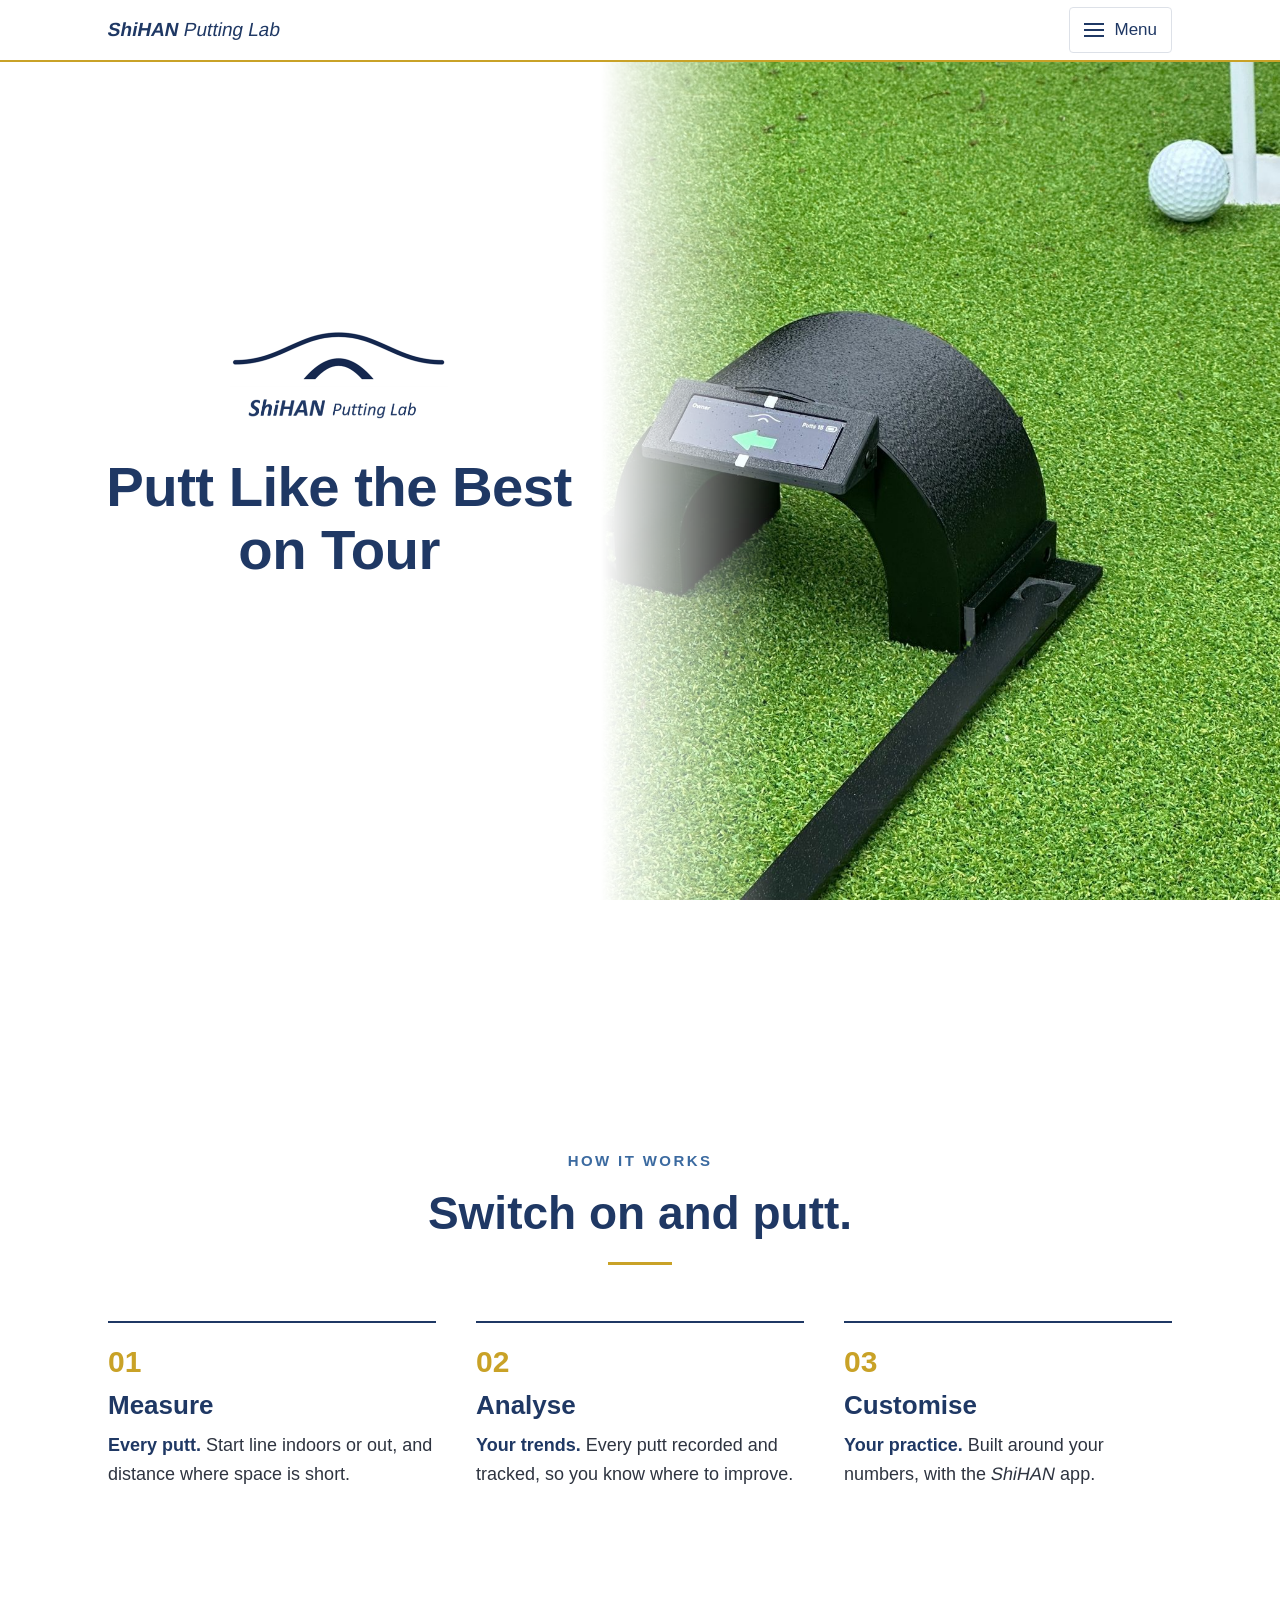
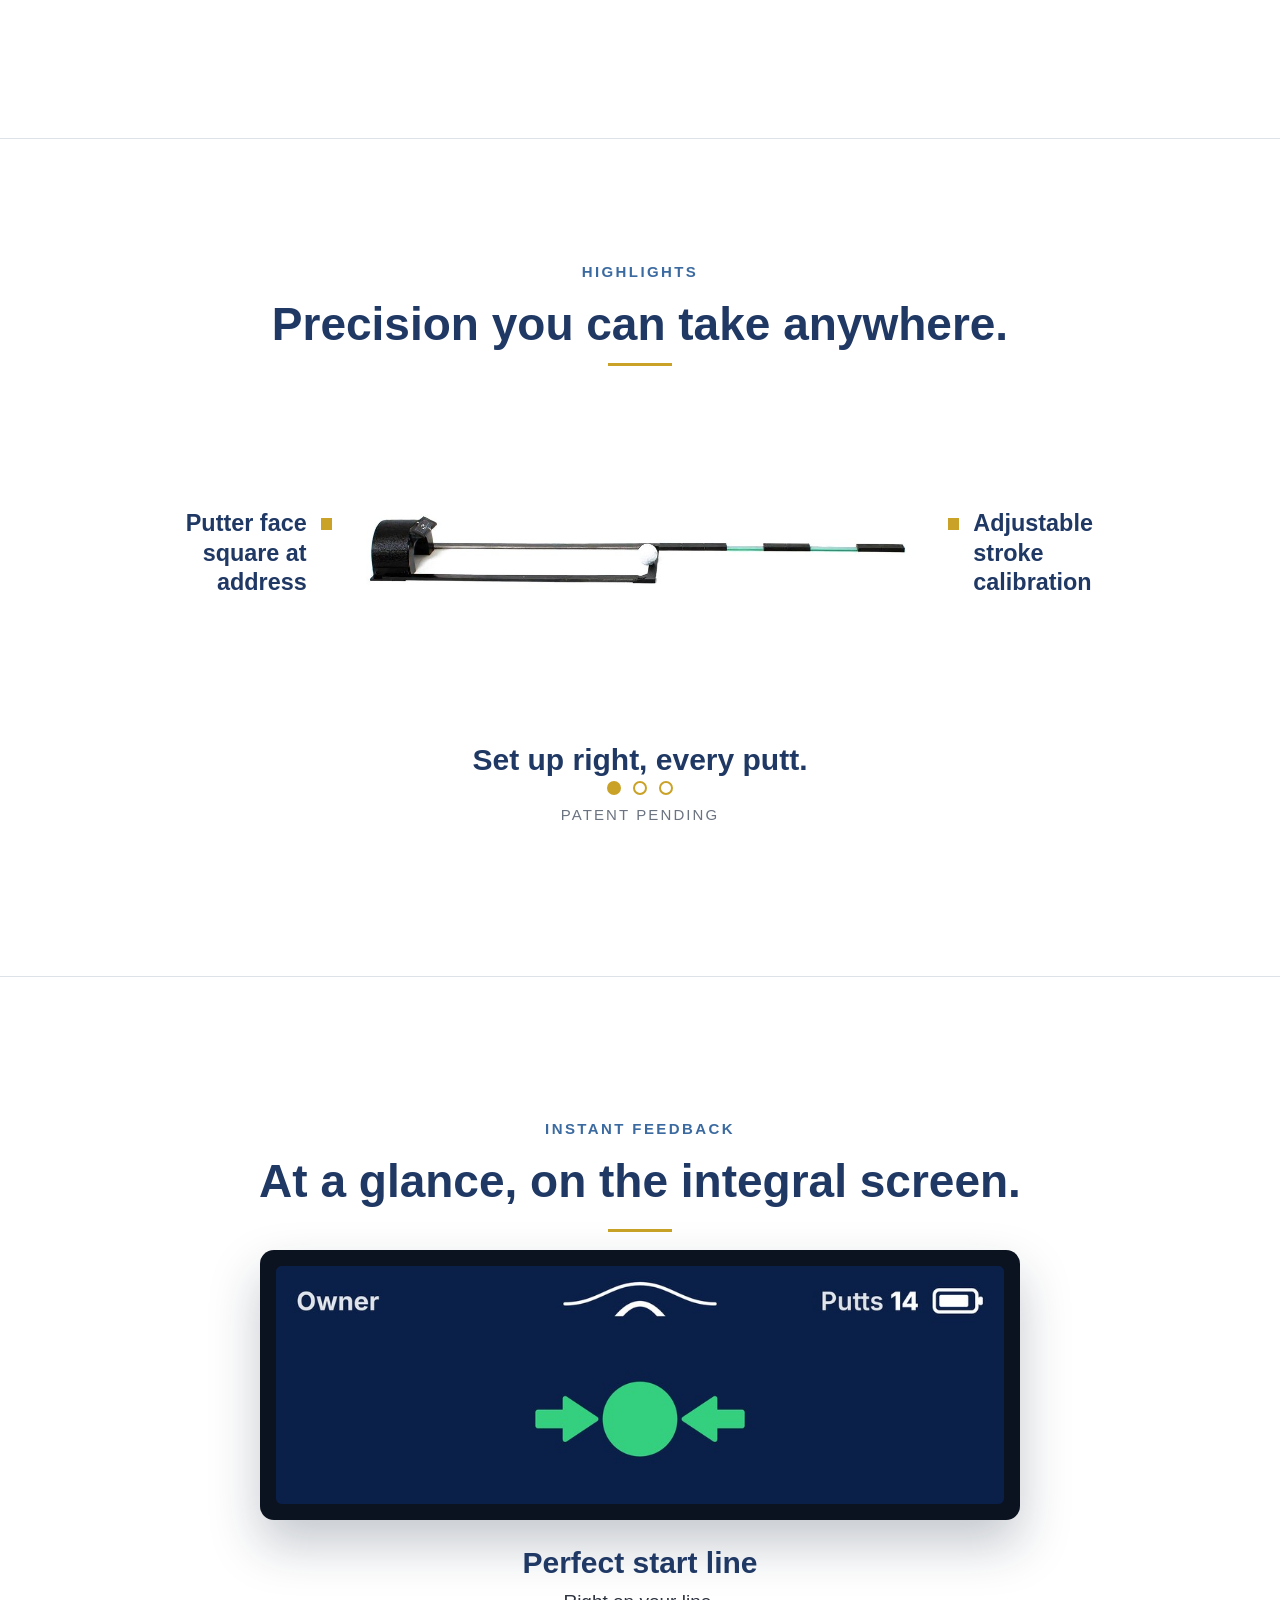
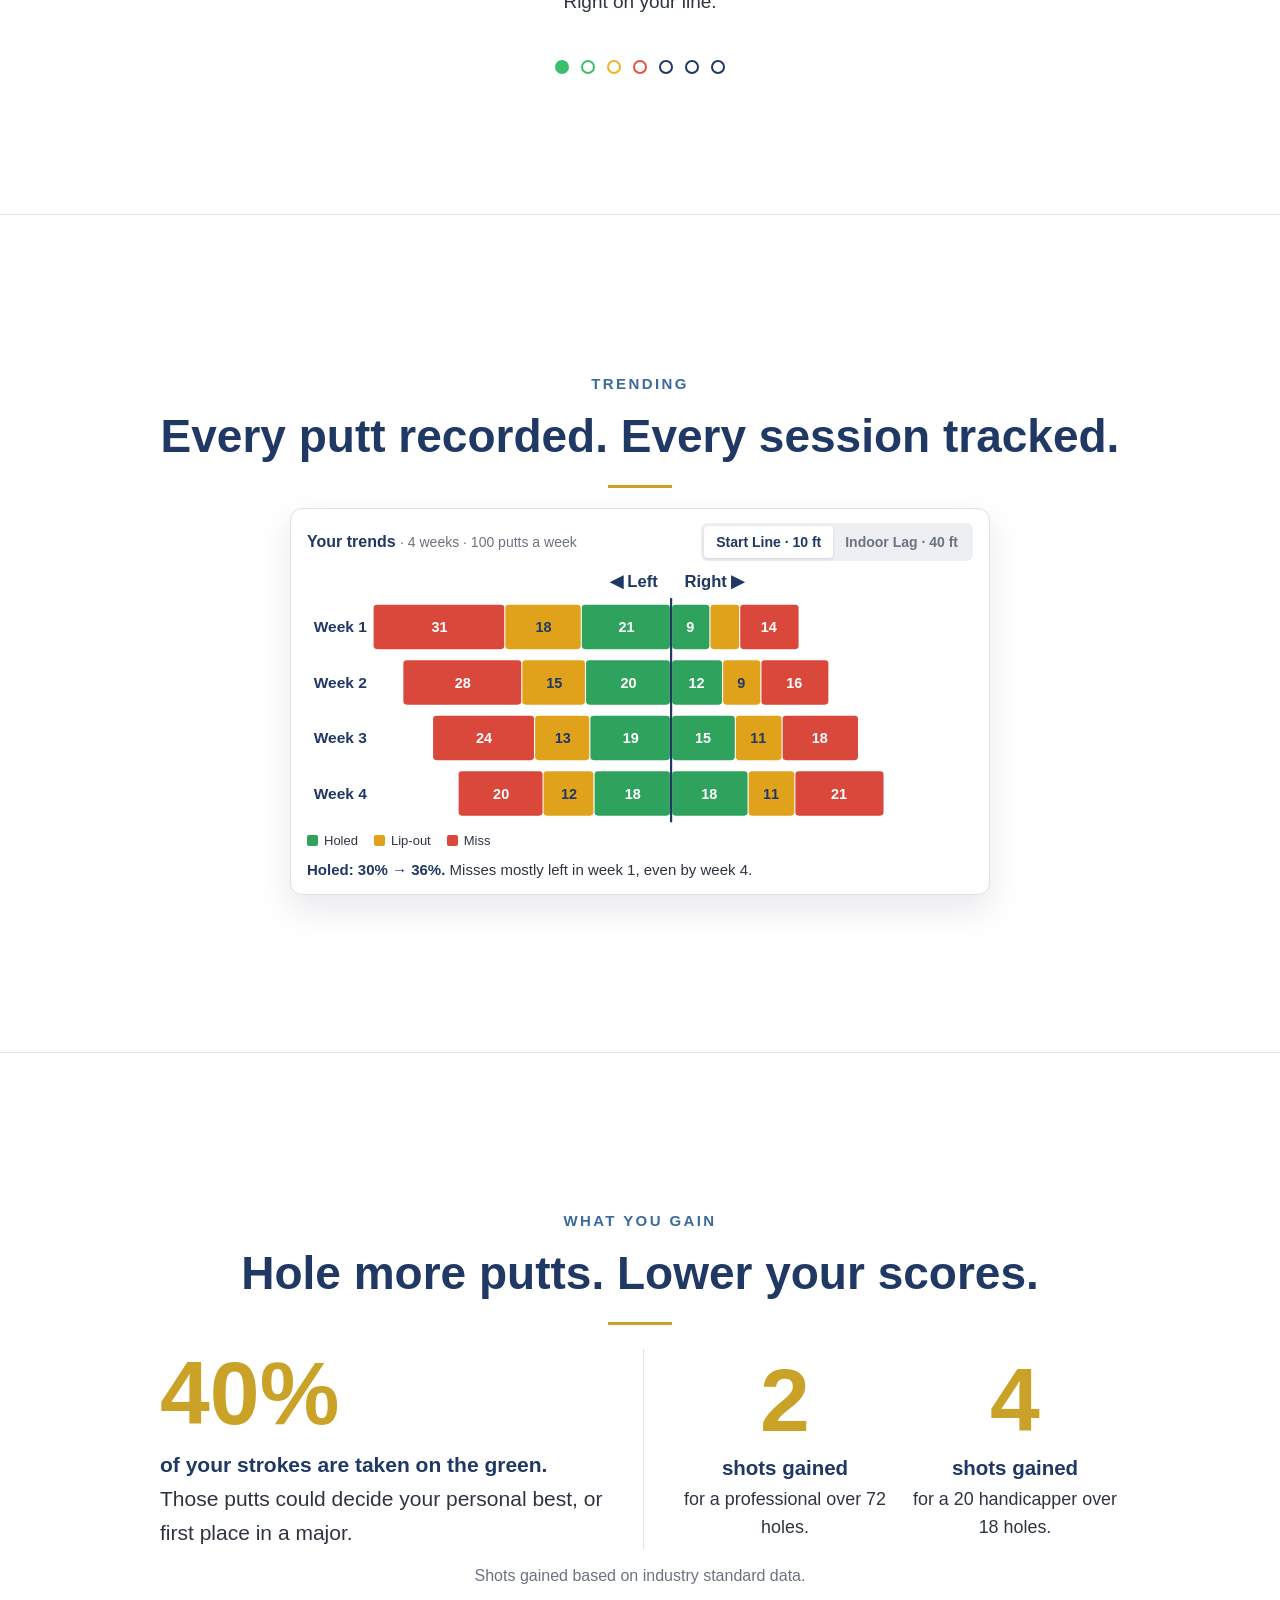
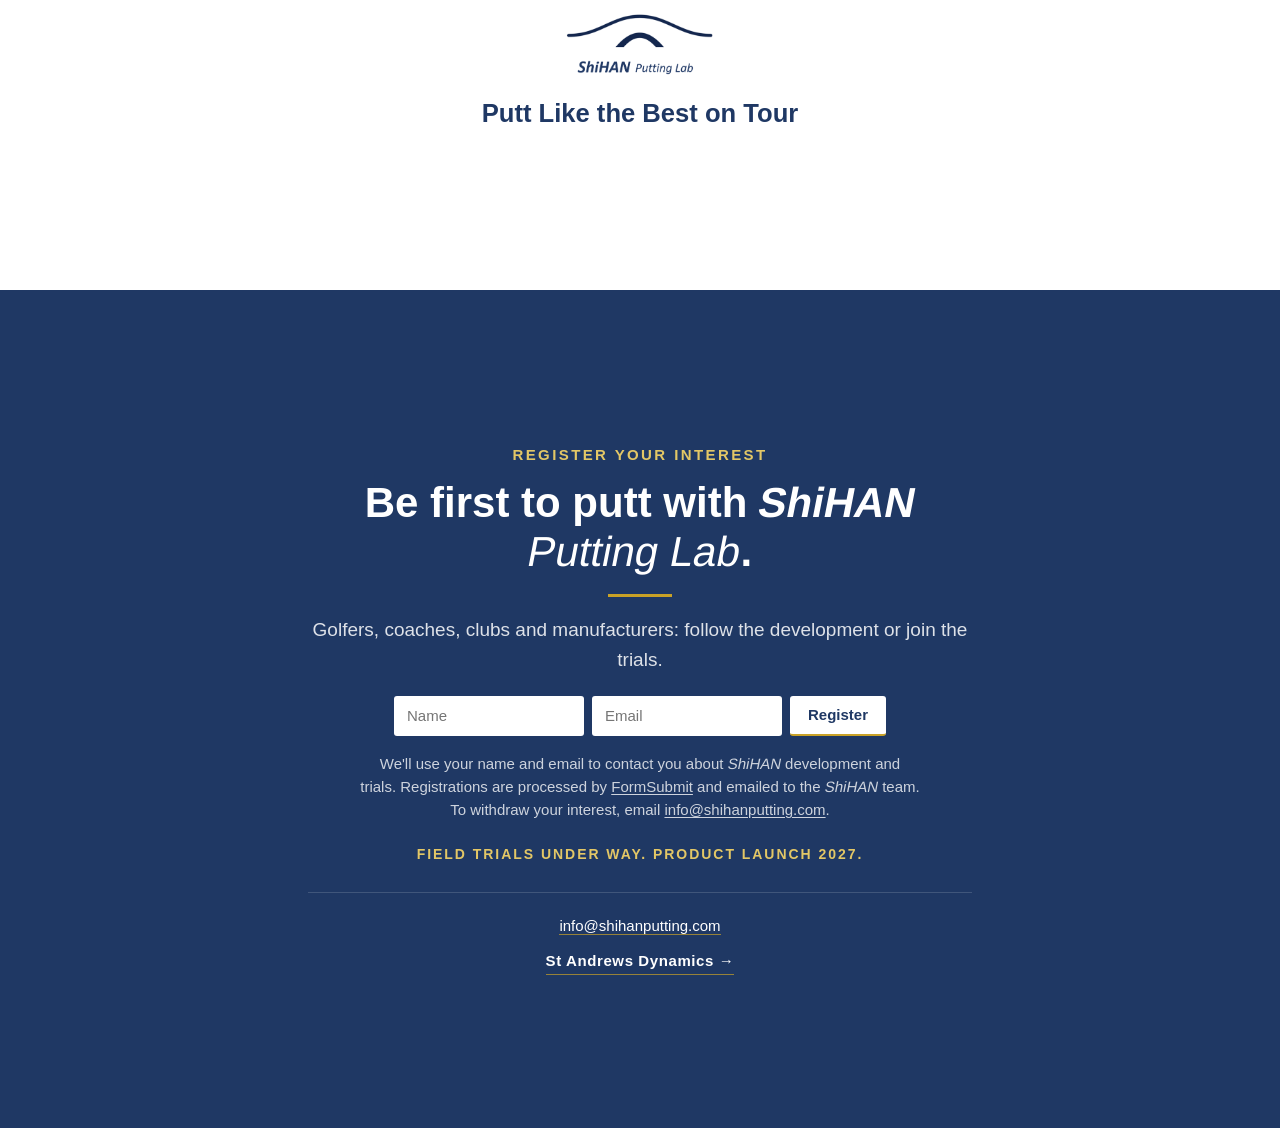
==== commit 29f499d9: "Publish revised ShiHAN layout with working registration and notification copies" ====
--- a/index.html
+++ b/index.html
@@ -275,6 +275,8 @@
 .signup .btn:hover{background:var(--mist)}
 .signup .formmsg{flex-basis:100%;margin-top:6px;font-size:15px;font-weight:600;color:var(--gold-light);min-height:0}
 .signup .formmsg:empty{display:none}
+.register .privacy{max-width:560px;margin:16px auto 0;font-size:15px;line-height:1.55;color:rgba(255,255,255,.78)}
+.register .privacy a{color:inherit;text-decoration:underline;text-underline-offset:2px}
 .register .trials{margin-top:22px;font-size:14px;font-weight:600;letter-spacing:.14em;text-transform:uppercase;color:var(--gold-light)}
 .register .contacts{margin-top:26px;padding-top:20px;border-top:1px solid rgba(255,255,255,.15);font-size:15px;line-height:1.7;color:rgba(255,255,255,.75)}
 .register .contacts a{color:#fff;text-decoration:none;border-bottom:1px solid rgba(201,162,39,.7)}
@@ -569,6 +571,92 @@
   .hero.dark{background:var(--navy-deep)!important}
 }
 .hx-arch .q1,.hx-arch .q3{right:67%}.hx-arch .q2,.hx-arch .q4{left:67%}
+
+/* ===================== LIVE v2 (15 Nov) ===================== */
+/* menu jumps: never hide a heading under the top bar */
+section{scroll-margin-top:62px}
+.screenful{min-height:calc(100vh - 62px);min-height:calc(100svh - 62px)}
+.screenful:not(.hero){padding:22px 0!important}
+.screenful:not(.hero) > .wrap{width:100%}
+.hl-head,#feedback .center.reveal{margin-bottom:18px!important}
+/* italic ShiHAN with a clean i (slanted upright letters, not true italics) */
+.sh,.brand b,.brand i,.brandname b,.brandname i{font-style:normal!important;display:inline-block;transform:skewX(-11deg)}
+.brand i,.brandname i{font-weight:400}
+
+/* Highlights v6: photos only ever scaled evenly (object-fit:contain); side-by-side in landscape frames, stacked in portrait frames */
+.hl2{max-width:1300px;margin:0 auto}
+.hl2 .frame{position:relative;width:100%;margin:0 auto;background:#fff;container-type:size;
+  aspect-ratio:3/1;max-width:max(440px,min(100%,calc((100svh - 62px - 270px) * 3)))}
+.hz{display:flex;flex-direction:row;align-items:center;justify-content:center;gap:2.5%;padding:2% 1%;background:#fff}
+.hz-p{flex:0 0 auto;min-width:0;min-height:0}
+.hz-p img{display:block;width:100%;height:100%;object-fit:contain}
+.hz-strip .hz-p{width:54%;height:100%}
+.hz-arch .hz-p{height:100%;aspect-ratio:502/669;max-width:40%}
+.hz-front .hz-p{height:92%;aspect-ratio:1000/611;max-width:50%}
+.hz-b{flex:1 1 0;min-width:0;position:relative;font-weight:700;color:var(--navy);font-size:clamp(15px,2.2cqw,26px);line-height:1.25}
+.hz-b::before{content:"";position:absolute;top:.36em;width:.5em;height:.5em;background:var(--gold)}
+.hz-a{text-align:right;padding-right:1.1em}.hz-a::before{right:0}
+.hz-z{text-align:left;padding-left:1.1em}.hz-z::before{left:0}
+.hl2 .caption{min-height:0;margin-top:12px}
+.hl2 .caption p:empty{display:none}
+.hl2 .note{display:block;margin-top:8px}
+@media (orientation:landscape){#highlights.screenful{padding:8px 0 36px!important}#highlights .rule{margin-top:12px}.hl-head{margin-bottom:10px!important}}
+/* portrait phones: square frame, bullets above and below (as approved) */
+@media (max-width:1100px) and (orientation:portrait){
+  .hl2 .frame{aspect-ratio:1/1;max-width:min(100%,600px,calc(100svh - 62px - 300px))}
+  .hz{flex-direction:column;justify-content:center;gap:5%;padding:4%}
+  .hz-b{flex:0 0 auto;font-size:clamp(15px,4.6cqw,20px);max-width:80%}
+  .hz-a{align-self:flex-start;text-align:left;padding:0 0 0 1.1em}.hz-a::before{left:0;right:auto}
+  .hz-z{align-self:flex-end;text-align:left;padding:0 0 0 1.1em}
+  .hz-strip .hz-p{width:100%;height:auto;aspect-ratio:1089/184}
+  .hz-arch .hz-p{height:58%;max-width:100%}
+  .hz-front .hz-p{width:86%;height:auto;max-width:100%}
+}
+/* short landscape screens (phones turned sideways): wide strip frame */
+@media (orientation:landscape) and (max-height:520px){
+  .hl2 .frame{aspect-ratio:4/1;max-width:min(100%,calc((100svh - 62px - 140px) * 4))}
+  .hz-b{font-size:clamp(13px,2.3cqw,18px)}
+}
+/* Trending */
+.trends2{max-width:700px;margin:20px auto 0}
+.tstack{display:grid}
+.tstack > .tpane{grid-area:1/1}
+.tstack > .tpane[hidden]{display:block!important;visibility:hidden}
+.tsum{margin-top:6px;font-size:15px;color:var(--body);text-align:left}
+.tsum b{color:var(--navy)}
+.ttabs button{white-space:nowrap}
+@media (max-width:520px){.ttabs{width:100%;margin-top:6px}.ttabs button{flex:1;padding:5px 6px;font-size:13px}.tbar{display:block}}
+
+/* What you gain (closing) */
+.gx{display:grid;grid-template-columns:1.1fr 1fr;gap:36px;align-items:center;max-width:960px;margin:24px auto 0;text-align:left}
+.gx .fig{font-weight:700;color:var(--gold);line-height:1;font-size:clamp(56px,7vw,100px)}
+.gx-40{border-right:1px solid var(--pale);padding-right:36px}
+.gx-40 p{font-size:clamp(17px,1.7vw,21px);color:var(--body);margin-top:10px}
+.gx-40 b{color:var(--navy);display:block}
+.gx-sg{display:grid;grid-template-columns:1fr 1fr;gap:20px;text-align:center}
+.gx-sg p{font-size:clamp(15px,1.4vw,18px);margin-top:6px}
+.gx-sg b{display:block;color:var(--navy);font-size:clamp(17px,1.6vw,21px)}
+#gains .note{margin-top:14px}
+.gx-close{margin-top:22px;display:flex;flex-direction:column;align-items:center;gap:6px}
+.gx-logo{width:150px}
+.gx-close p{font-size:clamp(20px,2vw,26px);font-weight:700;color:var(--navy)}
+@media (max-width:760px){
+  .gx{grid-template-columns:1fr;gap:16px;text-align:center;margin-top:16px}
+  .gx-40{border-right:none;padding-right:0;border-bottom:1px solid var(--pale);padding-bottom:14px}
+  .gx .fig{font-size:56px}
+  .gx-40 p{font-size:16px}
+  .gx-logo{width:120px}
+  .gx-close{margin-top:14px}
+}
+
+/* Register: compact form */
+.signup{max-width:none!important;gap:8px!important;margin-top:20px!important}
+.signup label{flex:0 1 190px!important;max-width:190px!important}
+.signup input{height:40px!important;font-size:15px!important}
+.signup .btn{height:40px!important;flex:0 0 auto!important;padding:0 18px!important}
+@media (max-width:600px){.signup{max-width:320px!important;margin-left:auto!important;margin-right:auto!important}.signup label{flex:1 1 140px!important;max-width:none!important}.signup .btn{flex:1 1 100%!important}}
+.tc-narrow{display:none!important}
+@media (max-width:560px){.tc-wide{display:none!important}.tc-narrow{display:block!important}}
 </style>
 </head>
 <body id="top">
@@ -583,6 +671,7 @@
       <a href="#how">How It Works</a>
       <a href="#highlights">Highlights</a>
       <a href="#feedback">Instant Feedback</a>
+      <a href="#trending">Trending</a>
       <a href="#gains">What You Gain</a>
       <a href="#register">Register Your Interest</a>
     </nav>
@@ -621,11 +710,11 @@
       <h2>Precision you can take anywhere.</h2>
       <div class="rule"></div>
     </div>
-    <div class="panel hl reveal" data-rotator="hl">
+    <div class="panel hl2 reveal" data-rotator="hl">
       <div class="frame" aria-hidden="true">
-        <div class="hx hx-strip"><span class="hb p1" style="--i:0">Ready to go in seconds</span><span class="hb p2" style="--i:1">Putter face square at address</span><img class="hx-img" src="[data-uri]" alt=""><span class="hb p3" style="--i:2">Adjustable stroke calibration</span><span class="hb p4" style="--i:3">Adjustable for any putt length</span></div>
-        <div class="hx hx-arch"><span class="hb q1" style="--i:0">At home</span><span class="hb q2" style="--i:1">On the practice green</span><img class="hx-img" src="[data-uri]" alt=""><span class="hb q3" style="--i:2">Away for tournament week</span><span class="hb q4" style="--i:3">Lightweight and portable</span></div>
-        <div class="hx hx-front"><span class="hb r1" style="--i:0">Proprietary sensor arrays</span><span class="hb r2" style="--i:1">Inbuilt Wi-Fi</span><img class="hx-img" src="[data-uri]" alt=""><span class="hb r3" style="--i:2">Rechargeable battery</span><span class="hb r4" style="--i:3">Integral screen with instant feedback</span></div>
+        <div class="hz hz-strip"><span class="hz-b hz-a">Putter face square at address</span><div class="hz-p"><img src="[data-uri]" alt=""></div><span class="hz-b hz-z">Adjustable stroke calibration</span></div>
+        <div class="hz hz-arch"><span class="hz-b hz-a">At home or on the practice green</span><div class="hz-p"><img src="[data-uri]" alt=""></div><span class="hz-b hz-z">Lightweight and portable</span></div>
+        <div class="hz hz-front"><span class="hz-b hz-a">Inbuilt memory and Wi-Fi</span><div class="hz-p"><img src="[data-uri]" alt=""></div><span class="hz-b hz-z">Integral screen with instant feedback</span></div>
       </div>
       <div class="caption" aria-live="polite"><h3>Set up right, every putt.</h3><p></p></div>
       <div class="dots"></div>
@@ -655,7 +744,26 @@
       </div>
       <div class="caption" aria-live="polite"><h3>Perfect start line</h3><p>Right on your line.</p></div>
       <div class="dots"></div>
-      <p class="note">Results shown for a straight 10 ft putt at die-in-the-hole speed. Adjust the Baseline for any length.</p>
+    </div>
+  </div>
+</section>
+
+<section class="screenful center" id="trending">
+  <div class="wrap reveal">
+    <span class="eyebrow">Trending</span>
+    <h2>Every putt recorded. Every session tracked.</h2>
+    <div class="rule"></div>
+    <div class="trends2">
+<div class="tcard" data-tabs>
+  <div class="tbar"><span class="tapp">Your trends <i>· 4 weeks · 100 putts a week</i></span>
+    <div class="ttabs" role="tablist"><button role="tab" aria-selected="true" data-t="s">Start Line · 10 ft</button><button role="tab" aria-selected="false" data-t="l">Indoor Lag · 40 ft</button></div></div>
+  <div class="tstack">
+  <div class="tpane" data-p="s"><svg class="tchart tc-wide" viewBox="0 0 600 236" role="img" aria-label="Start line, 10 ft putts: holed rises from 30% to 36%; misses move from mostly left to even"><text x="316.0" y="18" text-anchor="end" font-size="15" font-weight="700" fill="#1F3864">&#9664; Left</text><text x="340.0" y="18" font-size="15" font-weight="700" fill="#1F3864">Right &#9654;</text><g><title>Week 1: 30% / 25% / 45% — 70% left</title><rect x="247.6" y="34" width="79.4" height="40" rx="3" fill="#2FA35E"/><text x="287.8" y="59.0" text-anchor="middle" font-size="13" font-weight="700" fill="#fff">21</text><rect x="178.7" y="34" width="67.9" height="40" rx="3" fill="#E0A21B"/><text x="213.1" y="59.0" text-anchor="middle" font-size="13" font-weight="700" fill="#1F3864">18</text><rect x="60.0" y="34" width="117.7" height="40" rx="3" fill="#D9483B"/><text x="119.3" y="59.0" text-anchor="middle" font-size="13" font-weight="700" fill="#fff">31</text><rect x="329.0" y="34" width="33.5" height="40" rx="3" fill="#2FA35E"/><text x="345.2" y="59.0" text-anchor="middle" font-size="13" font-weight="700" fill="#fff">9</text><rect x="363.5" y="34" width="25.8" height="40" rx="3" fill="#E0A21B"/><rect x="390.3" y="34" width="52.6" height="40" rx="3" fill="#D9483B"/><text x="416.1" y="59.0" text-anchor="middle" font-size="13" font-weight="700" fill="#fff">14</text></g><text x="6" y="59.0" font-size="14" font-weight="600" fill="#1F3864">Week 1</text><g><title>Week 2: 32% / 24% / 44% — 63% left</title><rect x="251.4" y="84" width="75.6" height="40" rx="3" fill="#2FA35E"/><text x="289.7" y="109.0" text-anchor="middle" font-size="13" font-weight="700" fill="#fff">20</text><rect x="194.0" y="84" width="56.4" height="40" rx="3" fill="#E0A21B"/><text x="222.7" y="109.0" text-anchor="middle" font-size="13" font-weight="700" fill="#1F3864">15</text><rect x="86.8" y="84" width="106.2" height="40" rx="3" fill="#D9483B"/><text x="140.4" y="109.0" text-anchor="middle" font-size="13" font-weight="700" fill="#fff">28</text><rect x="329.0" y="84" width="44.9" height="40" rx="3" fill="#2FA35E"/><text x="351.0" y="109.0" text-anchor="middle" font-size="13" font-weight="700" fill="#fff">12</text><rect x="374.9" y="84" width="33.5" height="40" rx="3" fill="#E0A21B"/><text x="391.2" y="109.0" text-anchor="middle" font-size="13" font-weight="700" fill="#1F3864">9</text><rect x="409.4" y="84" width="60.3" height="40" rx="3" fill="#D9483B"/><text x="439.0" y="109.0" text-anchor="middle" font-size="13" font-weight="700" fill="#fff">16</text></g><text x="6" y="109.0" font-size="14" font-weight="600" fill="#1F3864">Week 2</text><g><title>Week 3: 34% / 24% / 42% — 56% left</title><rect x="255.3" y="134" width="71.7" height="40" rx="3" fill="#2FA35E"/><text x="291.6" y="159.0" text-anchor="middle" font-size="13" font-weight="700" fill="#fff">19</text><rect x="205.5" y="134" width="48.8" height="40" rx="3" fill="#E0A21B"/><text x="230.4" y="159.0" text-anchor="middle" font-size="13" font-weight="700" fill="#1F3864">13</text><rect x="113.6" y="134" width="90.9" height="40" rx="3" fill="#D9483B"/><text x="159.5" y="159.0" text-anchor="middle" font-size="13" font-weight="700" fill="#fff">24</text><rect x="329.0" y="134" width="56.4" height="40" rx="3" fill="#2FA35E"/><text x="356.7" y="159.0" text-anchor="middle" font-size="13" font-weight="700" fill="#fff">15</text><rect x="386.4" y="134" width="41.1" height="40" rx="3" fill="#E0A21B"/><text x="406.5" y="159.0" text-anchor="middle" font-size="13" font-weight="700" fill="#1F3864">11</text><rect x="428.5" y="134" width="67.9" height="40" rx="3" fill="#D9483B"/><text x="462.0" y="159.0" text-anchor="middle" font-size="13" font-weight="700" fill="#fff">18</text></g><text x="6" y="159.0" font-size="14" font-weight="600" fill="#1F3864">Week 3</text><g><title>Week 4: 36% / 23% / 41% — 50% left</title><rect x="259.1" y="184" width="67.9" height="40" rx="3" fill="#2FA35E"/><text x="293.5" y="209.0" text-anchor="middle" font-size="13" font-weight="700" fill="#fff">18</text><rect x="213.1" y="184" width="44.9" height="40" rx="3" fill="#E0A21B"/><text x="236.1" y="209.0" text-anchor="middle" font-size="13" font-weight="700" fill="#1F3864">12</text><rect x="136.6" y="184" width="75.6" height="40" rx="3" fill="#D9483B"/><text x="174.9" y="209.0" text-anchor="middle" font-size="13" font-weight="700" fill="#fff">20</text><rect x="329.0" y="184" width="67.9" height="40" rx="3" fill="#2FA35E"/><text x="362.5" y="209.0" text-anchor="middle" font-size="13" font-weight="700" fill="#fff">18</text><rect x="397.9" y="184" width="41.1" height="40" rx="3" fill="#E0A21B"/><text x="418.0" y="209.0" text-anchor="middle" font-size="13" font-weight="700" fill="#1F3864">11</text><rect x="440.0" y="184" width="79.4" height="40" rx="3" fill="#D9483B"/><text x="479.2" y="209.0" text-anchor="middle" font-size="13" font-weight="700" fill="#fff">21</text></g><text x="6" y="209.0" font-size="14" font-weight="600" fill="#1F3864">Week 4</text><line x1="328.0" x2="328.0" y1="28" y2="230" stroke="#1F3864" stroke-width="2"/></svg><svg class="tchart tc-narrow" viewBox="0 0 380 236" role="img" aria-label="Start line, 10 ft putts: holed rises from 30% to 36%; misses move from mostly left to even"><text x="206.0" y="18" text-anchor="end" font-size="15" font-weight="700" fill="#1F3864">&#9664; Left</text><text x="230.0" y="18" font-size="15" font-weight="700" fill="#1F3864">Right &#9654;</text><g><title>Week 1: 30% / 25% / 45% — 70% left</title><rect x="170.6" y="34" width="46.4" height="40" rx="3" fill="#2FA35E"/><text x="194.3" y="59.0" text-anchor="middle" font-size="13" font-weight="700" fill="#fff">21</text><rect x="130.0" y="34" width="39.6" height="40" rx="3" fill="#E0A21B"/><text x="150.3" y="59.0" text-anchor="middle" font-size="13" font-weight="700" fill="#1F3864">18</text><rect x="60.0" y="34" width="69.0" height="40" rx="3" fill="#D9483B"/><text x="95.0" y="59.0" text-anchor="middle" font-size="13" font-weight="700" fill="#fff">31</text><rect x="219.0" y="34" width="19.3" height="40" rx="3" fill="#2FA35E"/><rect x="239.3" y="34" width="14.8" height="40" rx="3" fill="#E0A21B"/><rect x="255.1" y="34" width="30.6" height="40" rx="3" fill="#D9483B"/><text x="269.9" y="59.0" text-anchor="middle" font-size="13" font-weight="700" fill="#fff">14</text></g><text x="6" y="59.0" font-size="14" font-weight="600" fill="#1F3864">Week 1</text><g><title>Week 2: 32% / 24% / 44% — 63% left</title><rect x="172.9" y="84" width="44.1" height="40" rx="3" fill="#2FA35E"/><text x="195.4" y="109.0" text-anchor="middle" font-size="13" font-weight="700" fill="#fff">20</text><rect x="139.0" y="84" width="32.9" height="40" rx="3" fill="#E0A21B"/><text x="155.9" y="109.0" text-anchor="middle" font-size="13" font-weight="700" fill="#1F3864">15</text><rect x="75.8" y="84" width="62.2" height="40" rx="3" fill="#D9483B"/><text x="107.4" y="109.0" text-anchor="middle" font-size="13" font-weight="700" fill="#fff">28</text><rect x="219.0" y="84" width="26.1" height="40" rx="3" fill="#2FA35E"/><rect x="246.1" y="84" width="19.3" height="40" rx="3" fill="#E0A21B"/><rect x="266.4" y="84" width="35.1" height="40" rx="3" fill="#D9483B"/><text x="283.5" y="109.0" text-anchor="middle" font-size="13" font-weight="700" fill="#fff">16</text></g><text x="6" y="109.0" font-size="14" font-weight="600" fill="#1F3864">Week 2</text><g><title>Week 3: 34% / 24% / 42% — 56% left</title><rect x="175.1" y="134" width="41.9" height="40" rx="3" fill="#2FA35E"/><text x="196.6" y="159.0" text-anchor="middle" font-size="13" font-weight="700" fill="#fff">19</text><rect x="145.8" y="134" width="28.3" height="40" rx="3" fill="#E0A21B"/><rect x="91.6" y="134" width="53.2" height="40" rx="3" fill="#D9483B"/><text x="118.7" y="159.0" text-anchor="middle" font-size="13" font-weight="700" fill="#fff">24</text><rect x="219.0" y="134" width="32.9" height="40" rx="3" fill="#2FA35E"/><text x="234.9" y="159.0" text-anchor="middle" font-size="13" font-weight="700" fill="#fff">15</text><rect x="252.9" y="134" width="23.8" height="40" rx="3" fill="#E0A21B"/><rect x="277.7" y="134" width="39.6" height="40" rx="3" fill="#D9483B"/><text x="297.0" y="159.0" text-anchor="middle" font-size="13" font-weight="700" fill="#fff">18</text></g><text x="6" y="159.0" font-size="14" font-weight="600" fill="#1F3864">Week 3</text><g><title>Week 4: 36% / 23% / 41% — 50% left</title><rect x="177.4" y="184" width="39.6" height="40" rx="3" fill="#2FA35E"/><text x="197.7" y="209.0" text-anchor="middle" font-size="13" font-weight="700" fill="#fff">18</text><rect x="150.3" y="184" width="26.1" height="40" rx="3" fill="#E0A21B"/><rect x="105.1" y="184" width="44.1" height="40" rx="3" fill="#D9483B"/><text x="127.7" y="209.0" text-anchor="middle" font-size="13" font-weight="700" fill="#fff">20</text><rect x="219.0" y="184" width="39.6" height="40" rx="3" fill="#2FA35E"/><text x="238.3" y="209.0" text-anchor="middle" font-size="13" font-weight="700" fill="#fff">18</text><rect x="259.6" y="184" width="23.8" height="40" rx="3" fill="#E0A21B"/><rect x="284.5" y="184" width="46.4" height="40" rx="3" fill="#D9483B"/><text x="307.2" y="209.0" text-anchor="middle" font-size="13" font-weight="700" fill="#fff">21</text></g><text x="6" y="209.0" font-size="14" font-weight="600" fill="#1F3864">Week 4</text><line x1="218.0" x2="218.0" y1="28" y2="230" stroke="#1F3864" stroke-width="2"/></svg><div class="tkey"><span><i style="background:#2FA35E"></i>Holed</span><span><i style="background:#E0A21B"></i>Lip-out</span><span><i style="background:#D9483B"></i>Miss</span></div>
+    <p class="tsum"><b>Holed: 30% → 36%.</b> Misses mostly left in week 1, even by week 4.</p></div>
+  <div class="tpane" data-p="l" hidden><svg class="tchart tc-wide" viewBox="0 0 600 236" role="img" aria-label="Indoor Lag, 40 ft putts: within 5% rises from 50% to 75%; misses move from mostly short to even"><text x="316.0" y="18" text-anchor="end" font-size="15" font-weight="700" fill="#1F3864">&#9664; Short</text><text x="340.0" y="18" font-size="15" font-weight="700" fill="#1F3864">Long &#9654;</text><g><title>Week 1: 50% / 25% / 25% — 72% short</title><rect x="194.0" y="34" width="133.0" height="40" rx="3" fill="#2FA35E"/><text x="261.0" y="59.0" text-anchor="middle" font-size="13" font-weight="700" fill="#fff">36</text><rect x="127.0" y="34" width="66.0" height="40" rx="3" fill="#E0A21B"/><text x="160.5" y="59.0" text-anchor="middle" font-size="13" font-weight="700" fill="#1F3864">18</text><rect x="60.0" y="34" width="66.0" height="40" rx="3" fill="#D9483B"/><text x="93.5" y="59.0" text-anchor="middle" font-size="13" font-weight="700" fill="#fff">18</text><rect x="329.0" y="34" width="51.1" height="40" rx="3" fill="#2FA35E"/><text x="354.1" y="59.0" text-anchor="middle" font-size="13" font-weight="700" fill="#fff">14</text><rect x="381.1" y="34" width="25.1" height="40" rx="3" fill="#E0A21B"/><rect x="407.2" y="34" width="25.1" height="40" rx="3" fill="#D9483B"/></g><text x="6" y="59.0" font-size="14" font-weight="600" fill="#1F3864">Week 1</text><g><title>Week 2: 58% / 24% / 18% — 64% short</title><rect x="190.3" y="84" width="136.7" height="40" rx="3" fill="#2FA35E"/><text x="259.1" y="109.0" text-anchor="middle" font-size="13" font-weight="700" fill="#fff">37</text><rect x="134.4" y="84" width="54.8" height="40" rx="3" fill="#E0A21B"/><text x="162.4" y="109.0" text-anchor="middle" font-size="13" font-weight="700" fill="#1F3864">15</text><rect x="89.8" y="84" width="43.7" height="40" rx="3" fill="#D9483B"/><text x="112.1" y="109.0" text-anchor="middle" font-size="13" font-weight="700" fill="#fff">12</text><rect x="329.0" y="84" width="77.2" height="40" rx="3" fill="#2FA35E"/><text x="367.1" y="109.0" text-anchor="middle" font-size="13" font-weight="700" fill="#fff">21</text><rect x="407.2" y="84" width="32.5" height="40" rx="3" fill="#E0A21B"/><text x="422.9" y="109.0" text-anchor="middle" font-size="13" font-weight="700" fill="#1F3864">9</text><rect x="440.7" y="84" width="21.3" height="40" rx="3" fill="#D9483B"/></g><text x="6" y="109.0" font-size="14" font-weight="600" fill="#1F3864">Week 2</text><g><title>Week 3: 67% / 22% / 11% — 57% short</title><rect x="186.6" y="134" width="140.4" height="40" rx="3" fill="#2FA35E"/><text x="257.3" y="159.0" text-anchor="middle" font-size="13" font-weight="700" fill="#fff">38</text><rect x="138.2" y="134" width="47.4" height="40" rx="3" fill="#E0A21B"/><text x="162.4" y="159.0" text-anchor="middle" font-size="13" font-weight="700" fill="#1F3864">13</text><rect x="115.8" y="134" width="21.3" height="40" rx="3" fill="#D9483B"/><rect x="329.0" y="134" width="106.9" height="40" rx="3" fill="#2FA35E"/><text x="382.0" y="159.0" text-anchor="middle" font-size="13" font-weight="700" fill="#fff">29</text><rect x="436.9" y="134" width="32.5" height="40" rx="3" fill="#E0A21B"/><text x="452.7" y="159.0" text-anchor="middle" font-size="13" font-weight="700" fill="#1F3864">9</text><rect x="470.4" y="134" width="17.6" height="40" rx="3" fill="#D9483B"/></g><text x="6" y="159.0" font-size="14" font-weight="600" fill="#1F3864">Week 3</text><g><title>Week 4: 75% / 20% / 5% — 50% short</title><rect x="186.6" y="184" width="140.4" height="40" rx="3" fill="#2FA35E"/><text x="257.3" y="209.0" text-anchor="middle" font-size="13" font-weight="700" fill="#fff">38</text><rect x="149.3" y="184" width="36.2" height="40" rx="3" fill="#E0A21B"/><text x="167.9" y="209.0" text-anchor="middle" font-size="13" font-weight="700" fill="#1F3864">10</text><rect x="141.9" y="184" width="6.4" height="40" rx="3" fill="#D9483B"/><rect x="329.0" y="184" width="136.7" height="40" rx="3" fill="#2FA35E"/><text x="396.9" y="209.0" text-anchor="middle" font-size="13" font-weight="700" fill="#fff">37</text><rect x="466.7" y="184" width="36.2" height="40" rx="3" fill="#E0A21B"/><text x="484.3" y="209.0" text-anchor="middle" font-size="13" font-weight="700" fill="#1F3864">10</text><rect x="503.9" y="184" width="10.2" height="40" rx="3" fill="#D9483B"/></g><text x="6" y="209.0" font-size="14" font-weight="600" fill="#1F3864">Week 4</text><line x1="328.0" x2="328.0" y1="28" y2="230" stroke="#1F3864" stroke-width="2"/></svg><svg class="tchart tc-narrow" viewBox="0 0 380 236" role="img" aria-label="Indoor Lag, 40 ft putts: within 5% rises from 50% to 75%; misses move from mostly short to even"><text x="206.0" y="18" text-anchor="end" font-size="15" font-weight="700" fill="#1F3864">&#9664; Short</text><text x="230.0" y="18" font-size="15" font-weight="700" fill="#1F3864">Long &#9654;</text><g><title>Week 1: 50% / 25% / 25% — 72% short</title><rect x="139.0" y="34" width="78.0" height="40" rx="3" fill="#2FA35E"/><text x="178.5" y="59.0" text-anchor="middle" font-size="13" font-weight="700" fill="#fff">36</text><rect x="99.5" y="34" width="38.5" height="40" rx="3" fill="#E0A21B"/><text x="119.2" y="59.0" text-anchor="middle" font-size="13" font-weight="700" fill="#1F3864">18</text><rect x="60.0" y="34" width="38.5" height="40" rx="3" fill="#D9483B"/><text x="79.8" y="59.0" text-anchor="middle" font-size="13" font-weight="700" fill="#fff">18</text><rect x="219.0" y="34" width="29.7" height="40" rx="3" fill="#2FA35E"/><text x="233.4" y="59.0" text-anchor="middle" font-size="13" font-weight="700" fill="#fff">14</text><rect x="249.7" y="34" width="14.4" height="40" rx="3" fill="#E0A21B"/><rect x="265.1" y="34" width="14.4" height="40" rx="3" fill="#D9483B"/></g><text x="6" y="59.0" font-size="14" font-weight="600" fill="#1F3864">Week 1</text><g><title>Week 2: 58% / 24% / 18% — 64% short</title><rect x="136.8" y="84" width="80.2" height="40" rx="3" fill="#2FA35E"/><text x="177.4" y="109.0" text-anchor="middle" font-size="13" font-weight="700" fill="#fff">37</text><rect x="103.9" y="84" width="31.9" height="40" rx="3" fill="#E0A21B"/><text x="120.3" y="109.0" text-anchor="middle" font-size="13" font-weight="700" fill="#1F3864">15</text><rect x="77.6" y="84" width="25.3" height="40" rx="3" fill="#D9483B"/><rect x="219.0" y="84" width="45.1" height="40" rx="3" fill="#2FA35E"/><text x="241.0" y="109.0" text-anchor="middle" font-size="13" font-weight="700" fill="#fff">21</text><rect x="265.1" y="84" width="18.8" height="40" rx="3" fill="#E0A21B"/><rect x="284.8" y="84" width="12.2" height="40" rx="3" fill="#D9483B"/></g><text x="6" y="109.0" font-size="14" font-weight="600" fill="#1F3864">Week 2</text><g><title>Week 3: 67% / 22% / 11% — 57% short</title><rect x="134.6" y="134" width="82.4" height="40" rx="3" fill="#2FA35E"/><text x="176.3" y="159.0" text-anchor="middle" font-size="13" font-weight="700" fill="#fff">38</text><rect x="106.1" y="134" width="27.5" height="40" rx="3" fill="#E0A21B"/><rect x="92.9" y="134" width="12.2" height="40" rx="3" fill="#D9483B"/><rect x="219.0" y="134" width="62.6" height="40" rx="3" fill="#2FA35E"/><text x="249.8" y="159.0" text-anchor="middle" font-size="13" font-weight="700" fill="#fff">29</text><rect x="282.6" y="134" width="18.8" height="40" rx="3" fill="#E0A21B"/><rect x="302.4" y="134" width="10.0" height="40" rx="3" fill="#D9483B"/></g><text x="6" y="159.0" font-size="14" font-weight="600" fill="#1F3864">Week 3</text><g><title>Week 4: 75% / 20% / 5% — 50% short</title><rect x="134.6" y="184" width="82.4" height="40" rx="3" fill="#2FA35E"/><text x="176.3" y="209.0" text-anchor="middle" font-size="13" font-weight="700" fill="#fff">38</text><rect x="112.7" y="184" width="20.9" height="40" rx="3" fill="#E0A21B"/><rect x="108.3" y="184" width="3.4" height="40" rx="3" fill="#D9483B"/><rect x="219.0" y="184" width="80.2" height="40" rx="3" fill="#2FA35E"/><text x="258.6" y="209.0" text-anchor="middle" font-size="13" font-weight="700" fill="#fff">37</text><rect x="300.2" y="184" width="20.9" height="40" rx="3" fill="#E0A21B"/><rect x="322.1" y="184" width="5.6" height="40" rx="3" fill="#D9483B"/></g><text x="6" y="209.0" font-size="14" font-weight="600" fill="#1F3864">Week 4</text><line x1="218.0" x2="218.0" y1="28" y2="230" stroke="#1F3864" stroke-width="2"/></svg><div class="tkey"><span><i style="background:#2FA35E"></i>Within 5%</span><span><i style="background:#E0A21B"></i>6–10%</span><span><i style="background:#D9483B"></i>11% or more</span></div>
+    <p class="tsum"><b>Within 5%: 50% → 75%.</b> Mostly short in week 1, even by week 4.</p></div>
+  </div>
+</div>
     </div>
   </div>
 </section>
@@ -665,24 +773,15 @@
     <span class="eyebrow">What you gain</span>
     <h2>Hole more putts. Lower your scores.</h2>
     <div class="rule"></div>
-    <div class="gainwrap">
-    <div class="trends">
-<div class="tcard" data-tabs>
-  <div class="tbar"><span class="tapp">Your trends <i>· 10 ft putts · last 30 days</i></span>
-    <div class="ttabs" role="tablist"><button role="tab" aria-selected="true" data-t="w">Weekly</button><button role="tab" aria-selected="false" data-t="d">Daily</button></div></div>
-  <div class="tpane" data-p="w"><svg class="tchart" viewBox="0 0 440 250" role="img" aria-label="Weekly results: holed rises from 30% in week 1 to 40% in week 4"><line x1="40" x2="420" y1="206.0" y2="206.0" stroke="#E3E6EB" stroke-width="1"/><text x="34" y="211.0" text-anchor="end" font-size="13" fill="#6B7280">0%</text><line x1="40" x2="420" y1="111.0" y2="111.0" stroke="#E3E6EB" stroke-width="1"/><text x="34" y="116.0" text-anchor="end" font-size="13" fill="#6B7280">50%</text><line x1="40" x2="420" y1="16.0" y2="16.0" stroke="#E3E6EB" stroke-width="1"/><text x="34" y="21.0" text-anchor="end" font-size="13" fill="#6B7280">100%</text><g class="bar"><title>Week 1: holed 30%, lip-out 26%, miss 44%</title><rect x="46.0" y="150.0" width="68" height="55.0" rx="3" fill="#2FA35E"/><text x="80.0" y="182.5" text-anchor="middle" font-size="14" font-weight="700" fill="#fff">30%</text><rect x="46.0" y="100.6" width="68" height="47.4" rx="3" fill="#E0A21B"/><text x="80.0" y="129.3" text-anchor="middle" font-size="14" font-weight="700" fill="#1F3864">26%</text><rect x="46.0" y="17.0" width="68" height="81.6" rx="3" fill="#D9483B"/><text x="80.0" y="62.8" text-anchor="middle" font-size="14" font-weight="700" fill="#fff">44%</text></g><text x="80.0" y="230" text-anchor="middle" font-size="14" fill="#1F3864" font-weight="600">Week 1</text><g class="bar"><title>Week 2: holed 33%, lip-out 25%, miss 42%</title><rect x="148.0" y="144.3" width="68" height="60.7" rx="3" fill="#2FA35E"/><text x="182.0" y="179.65" text-anchor="middle" font-size="14" font-weight="700" fill="#fff">33%</text><rect x="148.0" y="96.80000000000001" width="68" height="45.5" rx="3" fill="#E0A21B"/><text x="182.0" y="124.55000000000001" text-anchor="middle" font-size="14" font-weight="700" fill="#1F3864">25%</text><rect x="148.0" y="17.000000000000014" width="68" height="77.8" rx="3" fill="#D9483B"/><text x="182.0" y="60.90000000000001" text-anchor="middle" font-size="14" font-weight="700" fill="#fff">42%</text></g><text x="182.0" y="230" text-anchor="middle" font-size="14" fill="#1F3864" font-weight="600">Week 2</text><g class="bar"><title>Week 3: holed 36%, lip-out 24%, miss 40%</title><rect x="250.0" y="138.6" width="68" height="66.4" rx="3" fill="#2FA35E"/><text x="284.0" y="176.8" text-anchor="middle" font-size="14" font-weight="700" fill="#fff">36%</text><rect x="250.0" y="93.0" width="68" height="43.6" rx="3" fill="#E0A21B"/><text x="284.0" y="119.8" text-anchor="middle" font-size="14" font-weight="700" fill="#1F3864">24%</text><rect x="250.0" y="17.0" width="68" height="74.0" rx="3" fill="#D9483B"/><text x="284.0" y="59.0" text-anchor="middle" font-size="14" font-weight="700" fill="#fff">40%</text></g><text x="284.0" y="230" text-anchor="middle" font-size="14" fill="#1F3864" font-weight="600">Week 3</text><g class="bar"><title>Week 4: holed 40%, lip-out 23%, miss 37%</title><rect x="352.0" y="131.0" width="68" height="74.0" rx="3" fill="#2FA35E"/><text x="386.0" y="173.0" text-anchor="middle" font-size="14" font-weight="700" fill="#fff">40%</text><rect x="352.0" y="87.3" width="68" height="41.7" rx="3" fill="#E0A21B"/><text x="386.0" y="113.15" text-anchor="middle" font-size="14" font-weight="700" fill="#1F3864">23%</text><rect x="352.0" y="17.0" width="68" height="68.3" rx="3" fill="#D9483B"/><text x="386.0" y="56.15" text-anchor="middle" font-size="14" font-weight="700" fill="#fff">37%</text></g><text x="386.0" y="230" text-anchor="middle" font-size="14" fill="#1F3864" font-weight="600">Week 4</text></svg>
-    <div class="tkey"><span><i style="background:#2FA35E"></i>Holed</span><span><i style="background:#E0A21B"></i>Lip-out</span><span><i style="background:#D9483B"></i>Miss</span><span class="tnote">Misses: 7 in 10 left · Perfect start lines: 0</span></div></div>
-  <div class="tpane" data-p="d" hidden><svg class="tchart" viewBox="0 0 440 250" role="img" aria-label="Daily holed percentage over 30 days, 7-day average rising from about 30% to 40%"><line x1="46" x2="416" y1="177.5" y2="177.5" stroke="#E3E6EB"/><text x="38" y="182.5" text-anchor="end" font-size="13" fill="#6B7280">20%</text><line x1="46" x2="416" y1="132.5" y2="132.5" stroke="#E3E6EB"/><text x="38" y="137.5" text-anchor="end" font-size="13" fill="#6B7280">30%</text><line x1="46" x2="416" y1="87.5" y2="87.5" stroke="#E3E6EB"/><text x="38" y="92.5" text-anchor="end" font-size="13" fill="#6B7280">40%</text><line x1="46" x2="416" y1="42.5" y2="42.5" stroke="#E3E6EB"/><text x="38" y="47.5" text-anchor="end" font-size="13" fill="#6B7280">50%</text><line x1="46" x2="416" y1="87.5" y2="87.5" stroke="#1F3864" stroke-dasharray="6 5" stroke-width="1.5"/><text x="52" y="79.5" font-size="14" font-weight="700" fill="#1F3864">Tour Pro from 10 ft: 40%</text><circle cx="46.0" cy="132.5" r="4" fill="#2FA35E" fill-opacity=".35"><title>Day 1: 30% holed</title></circle><circle cx="58.8" cy="114.5" r="4" fill="#2FA35E" fill-opacity=".35"><title>Day 2: 34% holed</title></circle><circle cx="71.5" cy="128.0" r="4" fill="#2FA35E" fill-opacity=".35"><title>Day 3: 31% holed</title></circle><circle cx="84.3" cy="128.0" r="4" fill="#2FA35E" fill-opacity=".35"><title>Day 4: 31% holed</title></circle><circle cx="97.0" cy="141.5" r="4" fill="#2FA35E" fill-opacity=".35"><title>Day 5: 28% holed</title></circle><circle cx="109.8" cy="123.5" r="4" fill="#2FA35E" fill-opacity=".35"><title>Day 6: 32% holed</title></circle><circle cx="122.6" cy="96.5" r="4" fill="#2FA35E" fill-opacity=".35"><title>Day 7: 38% holed</title></circle><circle cx="135.3" cy="110.0" r="4" fill="#2FA35E" fill-opacity=".35"><title>Day 8: 35% holed</title></circle><circle cx="148.1" cy="101.0" r="4" fill="#2FA35E" fill-opacity=".35"><title>Day 9: 37% holed</title></circle><circle cx="160.8" cy="114.5" r="4" fill="#2FA35E" fill-opacity=".35"><title>Day 10: 34% holed</title></circle><circle cx="173.6" cy="110.0" r="4" fill="#2FA35E" fill-opacity=".35"><title>Day 11: 35% holed</title></circle><circle cx="186.3" cy="110.0" r="4" fill="#2FA35E" fill-opacity=".35"><title>Day 12: 35% holed</title></circle><circle cx="199.1" cy="146.0" r="4" fill="#2FA35E" fill-opacity=".35"><title>Day 13: 27% holed</title></circle><circle cx="211.9" cy="96.5" r="4" fill="#2FA35E" fill-opacity=".35"><title>Day 14: 38% holed</title></circle><circle cx="224.6" cy="101.0" r="4" fill="#2FA35E" fill-opacity=".35"><title>Day 15: 37% holed</title></circle><circle cx="237.4" cy="101.0" r="4" fill="#2FA35E" fill-opacity=".35"><title>Day 16: 37% holed</title></circle><circle cx="250.1" cy="141.5" r="4" fill="#2FA35E" fill-opacity=".35"><title>Day 17: 28% holed</title></circle><circle cx="262.9" cy="141.5" r="4" fill="#2FA35E" fill-opacity=".35"><title>Day 18: 28% holed</title></circle><circle cx="275.7" cy="123.5" r="4" fill="#2FA35E" fill-opacity=".35"><title>Day 19: 32% holed</title></circle><circle cx="288.4" cy="114.5" r="4" fill="#2FA35E" fill-opacity=".35"><title>Day 20: 34% holed</title></circle><circle cx="301.2" cy="96.5" r="4" fill="#2FA35E" fill-opacity=".35"><title>Day 21: 38% holed</title></circle><circle cx="313.9" cy="101.0" r="4" fill="#2FA35E" fill-opacity=".35"><title>Day 22: 37% holed</title></circle><circle cx="326.7" cy="87.5" r="4" fill="#2FA35E" fill-opacity=".35"><title>Day 23: 40% holed</title></circle><circle cx="339.4" cy="114.5" r="4" fill="#2FA35E" fill-opacity=".35"><title>Day 24: 34% holed</title></circle><circle cx="352.2" cy="92.0" r="4" fill="#2FA35E" fill-opacity=".35"><title>Day 25: 39% holed</title></circle><circle cx="365.0" cy="92.0" r="4" fill="#2FA35E" fill-opacity=".35"><title>Day 26: 39% holed</title></circle><circle cx="377.7" cy="110.0" r="4" fill="#2FA35E" fill-opacity=".35"><title>Day 27: 35% holed</title></circle><circle cx="390.5" cy="60.5" r="4" fill="#2FA35E" fill-opacity=".35"><title>Day 28: 46% holed</title></circle><circle cx="403.2" cy="83.0" r="4" fill="#2FA35E" fill-opacity=".35"><title>Day 29: 41% holed</title></circle><circle cx="416.0" cy="69.5" r="4" fill="#2FA35E" fill-opacity=".35"><title>Day 30: 44% holed</title></circle><polyline points="46.0,132.5 58.8,123.6 71.5,125.3 84.3,126.2 97.0,129.5 109.8,128.7 122.6,124.4 135.3,121.5 148.1,119.2 160.8,116.9 173.6,114.0 186.3,109.2 199.1,112.0 211.9,111.7 224.6,110.0 237.4,110.3 250.1,114.5 262.9,119.3 275.7,121.5 288.4,117.3 301.2,117.6 313.9,117.9 326.7,116.3 339.4,112.1 352.2,104.7 365.0,99.8 377.7,98.8 390.5,93.3 403.2,90.4 416.0,87.5" fill="none" stroke="#2FA35E" stroke-width="3" stroke-linejoin="round" stroke-linecap="round"/><circle cx="416.0" cy="87.5" r="6" fill="#2FA35E" stroke="#fff" stroke-width="2"/><text x="408.0" y="117.5" text-anchor="end" font-size="15" font-weight="700" fill="#1F3864">Day 30: 40% holed</text><text x="46.0" y="160.5" font-size="15" font-weight="700" fill="#1F3864">Day 1: 30%</text><text x="46.0" y="224" text-anchor="start" font-size="13" fill="#6B7280">Day 1</text><text x="160.8" y="224" text-anchor="middle" font-size="13" fill="#6B7280">Day 10</text><text x="288.4" y="224" text-anchor="middle" font-size="13" fill="#6B7280">Day 20</text><text x="416.0" y="224" text-anchor="end" font-size="13" fill="#6B7280">Day 30</text></svg>
-    <div class="tkey"><span><i class="ln"></i>Holed, 7-day average</span><span><i class="dt"></i>Each day (20 putts)</span></div></div>
-</div>
-      <p>Every putt recorded. Every session tracked.</p>
+    <div class="gx">
+      <div class="gx-40"><div class="fig">40%</div><p><b>of your strokes are taken on the green.</b> Those putts could decide your personal best, or first place in a major.</p></div>
+      <div class="gx-sg">
+        <div><div class="fig">2</div><p><b>shots gained</b> for a professional over 72 holes.</p></div>
+        <div><div class="fig">4</div><p><b>shots gained</b> for a 20 handicapper over 18 holes.</p></div>
+      </div>
     </div>
-    <div class="gains">
-      <div><div class="fig">2</div><p><b>shots gained</b> for a professional over 72 holes.</p></div>
-      <div><div class="fig">4</div><p><b>shots gained</b> for a 20 handicapper over 18 holes.</p></div>
-    </div>
-    </div>
-    <p class="note">Based on industry standard data.</p>
+    <p class="note">Shots gained based on industry standard data.</p>
+    <div class="gx-close"><img class="gx-logo" src="[data-uri]" alt="ShiHAN Putting Lab logo"><p>Putt Like the Best on Tour</p></div>
   </div>
 </section>
 
@@ -692,19 +791,22 @@
     <h2>Be first to putt with <span class="brandname"><b>ShiHAN</b> <i>Putting Lab</i></span>.</h2>
     <div class="rule"></div>
     <p class="lede">Golfers, coaches, clubs and manufacturers: follow the development or join the trials.</p>
+    <!-- FormSubmit: sign-ups are emailed to the address in action="..." below. Bill: change it if your live form uses a different address. -->
     <form class="signup" id="signup" action="https://formsubmit.co/info@shihanputting.com" method="POST" novalidate>
       <input type="hidden" name="_subject" value="New ShiHAN Putting Lab registration of interest">
       <input type="hidden" name="_cc" value="bill@standrewsdynamics.com,andy@standrewsdynamics.com">
       <input type="hidden" name="_template" value="table">
-      <input type="hidden" name="_next" value="https://billmckinley-stad.github.io/shihan-putting-website/?registered=1#register">
-      <input type="hidden" name="_url" value="https://billmckinley-stad.github.io/shihan-putting-website/">
+      <input type="hidden" name="_next" value="https://www.shihanputting.com/?registered=1#register">
+      <input type="hidden" name="_url" value="https://www.shihanputting.com/">
       <input type="text" name="_honey" tabindex="-1" autocomplete="off" aria-hidden="true" style="display:none">
       <label><span>Name</span><input type="text" name="name" autocomplete="name" placeholder="Name" required></label>
       <label><span>Email</span><input type="email" name="email" autocomplete="email" placeholder="Email" required></label>
       <button class="btn" type="submit">Register</button>
       <p class="formmsg" role="status" aria-live="polite"></p>
     </form>
-    <p style="max-width:600px;margin:14px auto 0;font-size:14px;line-height:1.5">We’ll use your name and email to contact you about ShiHAN development an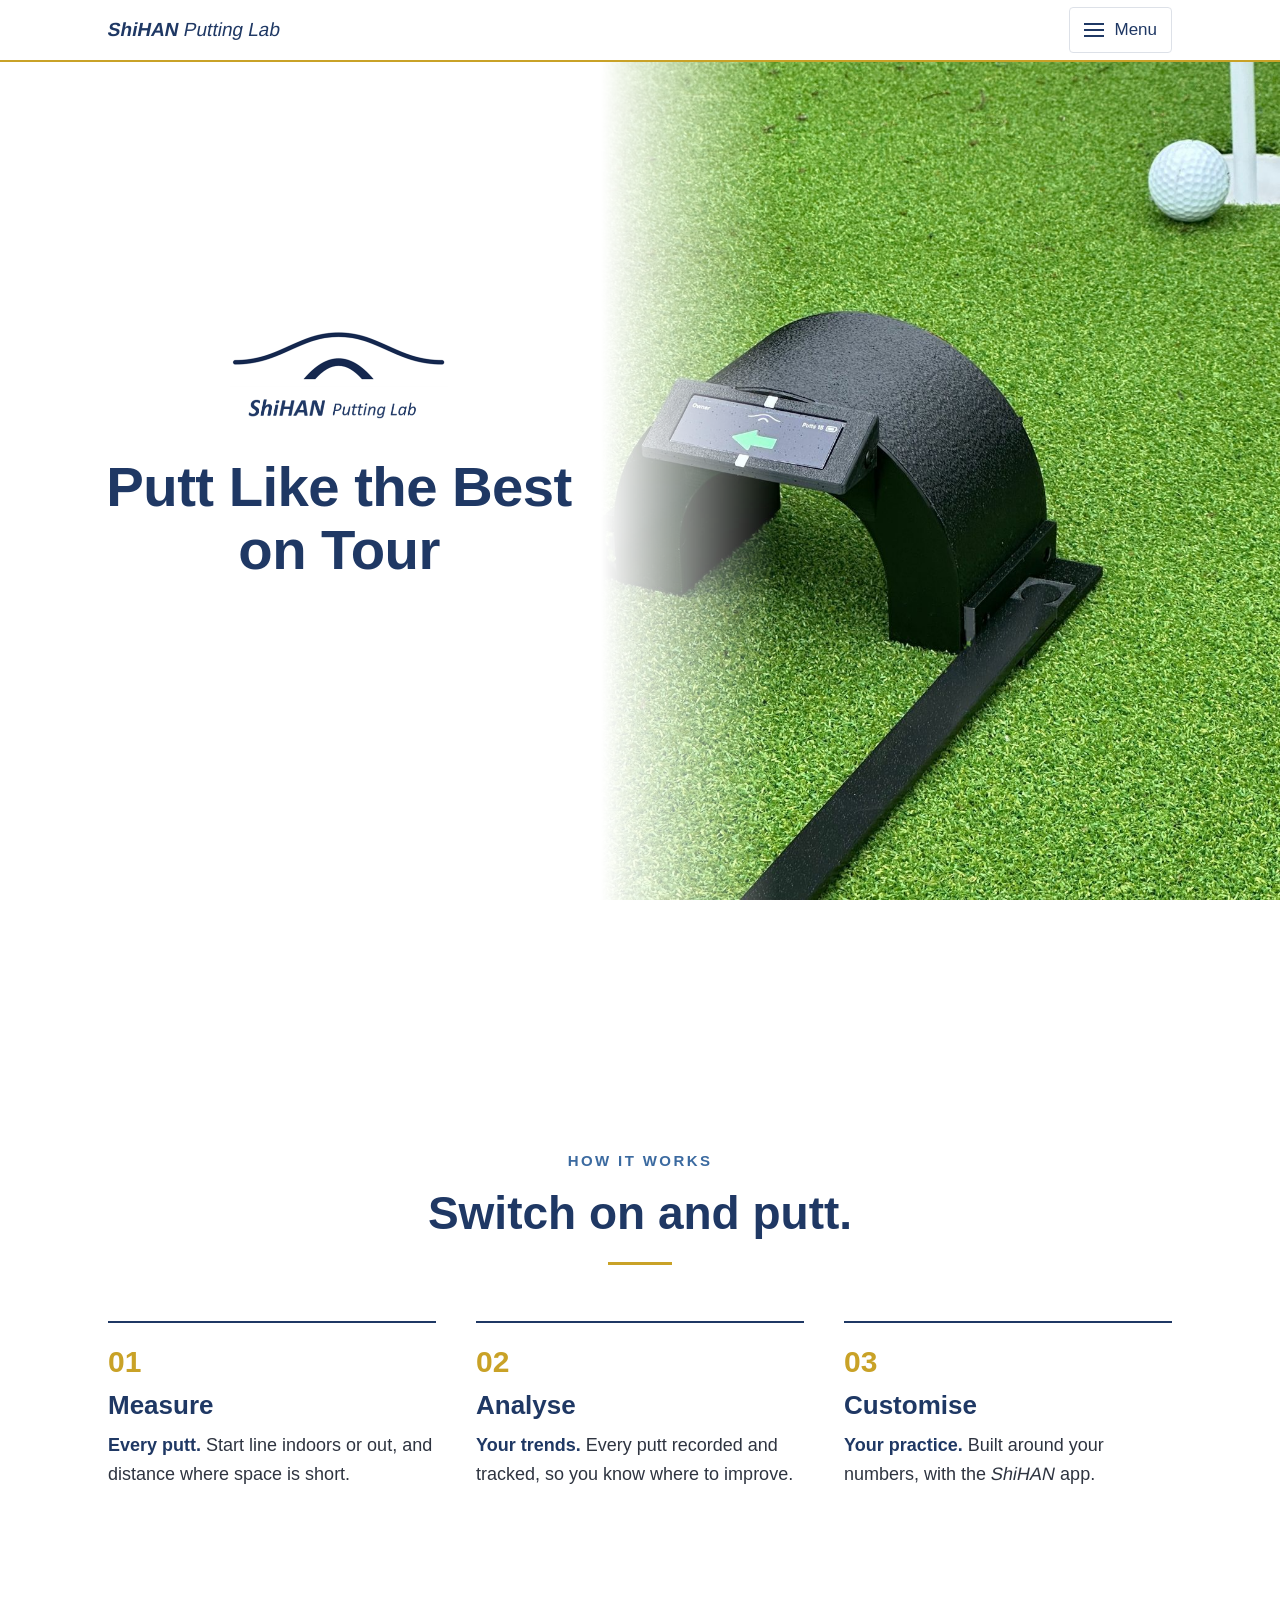
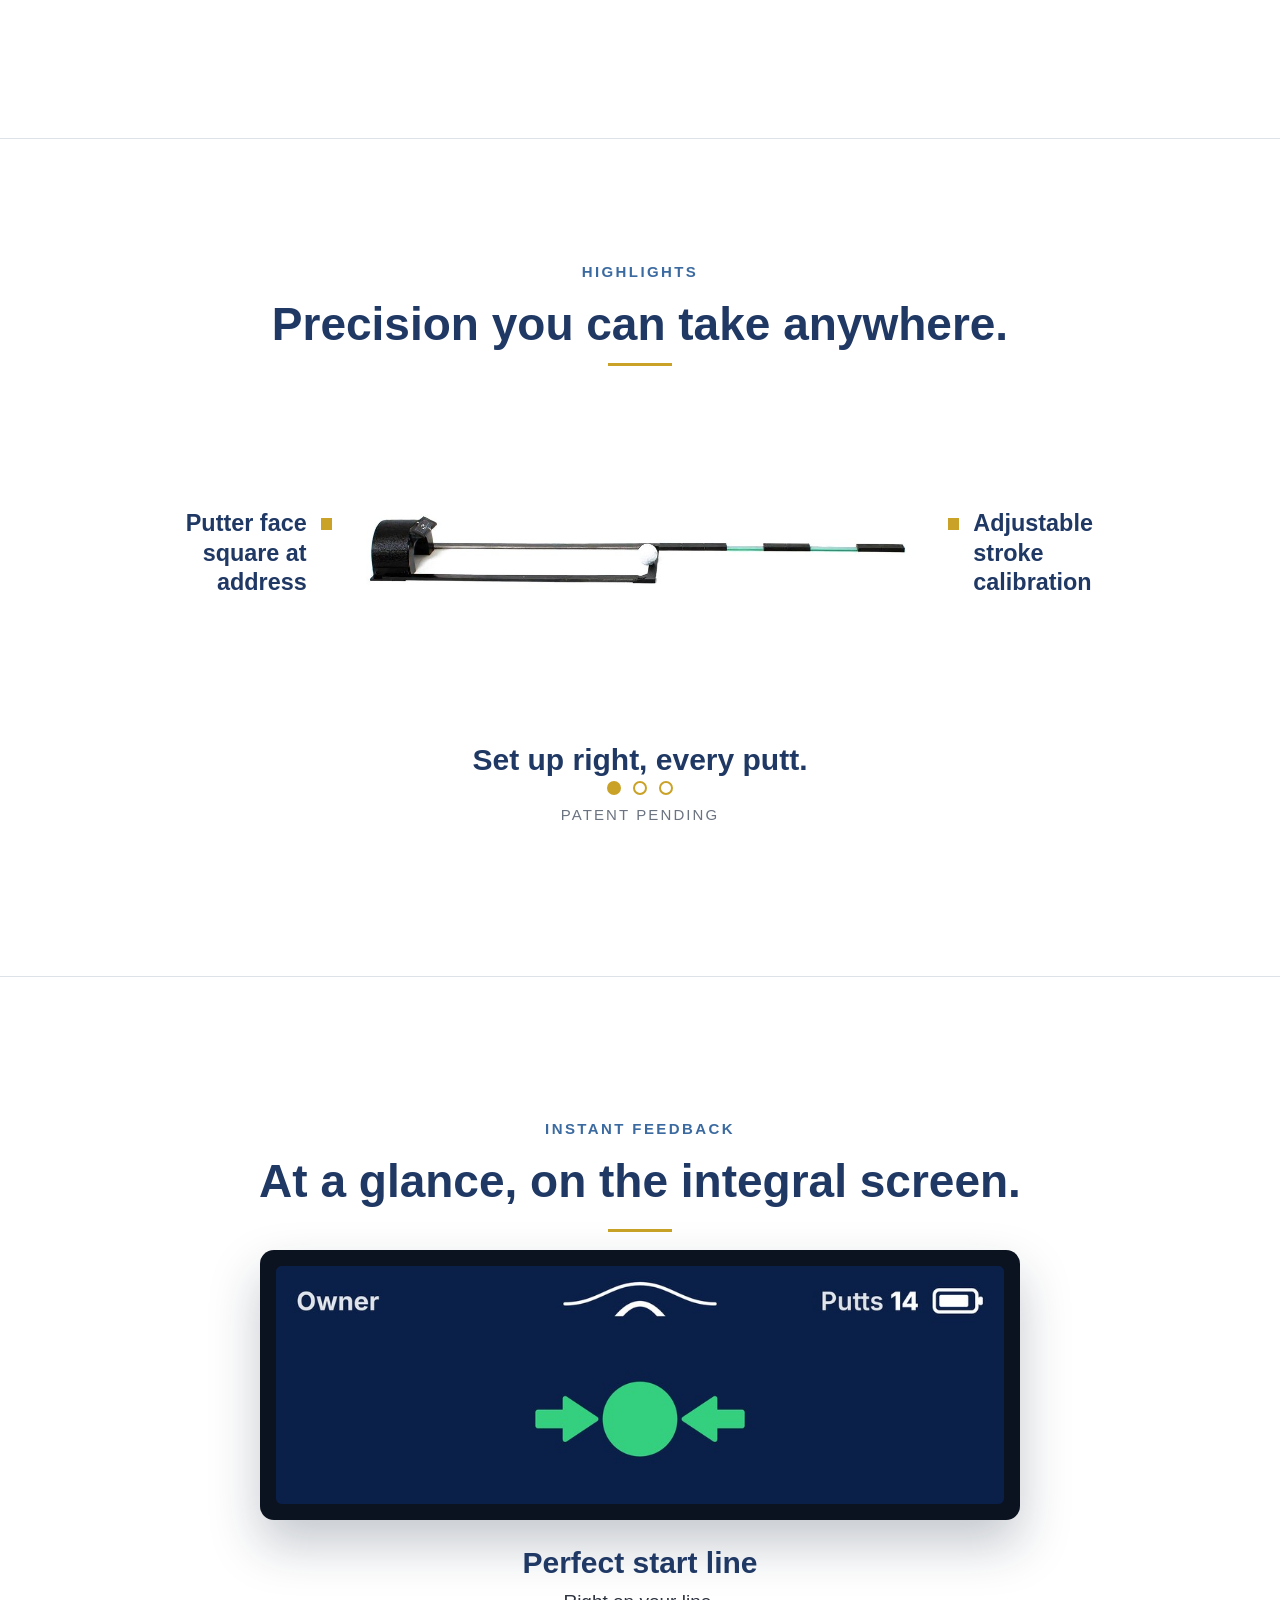
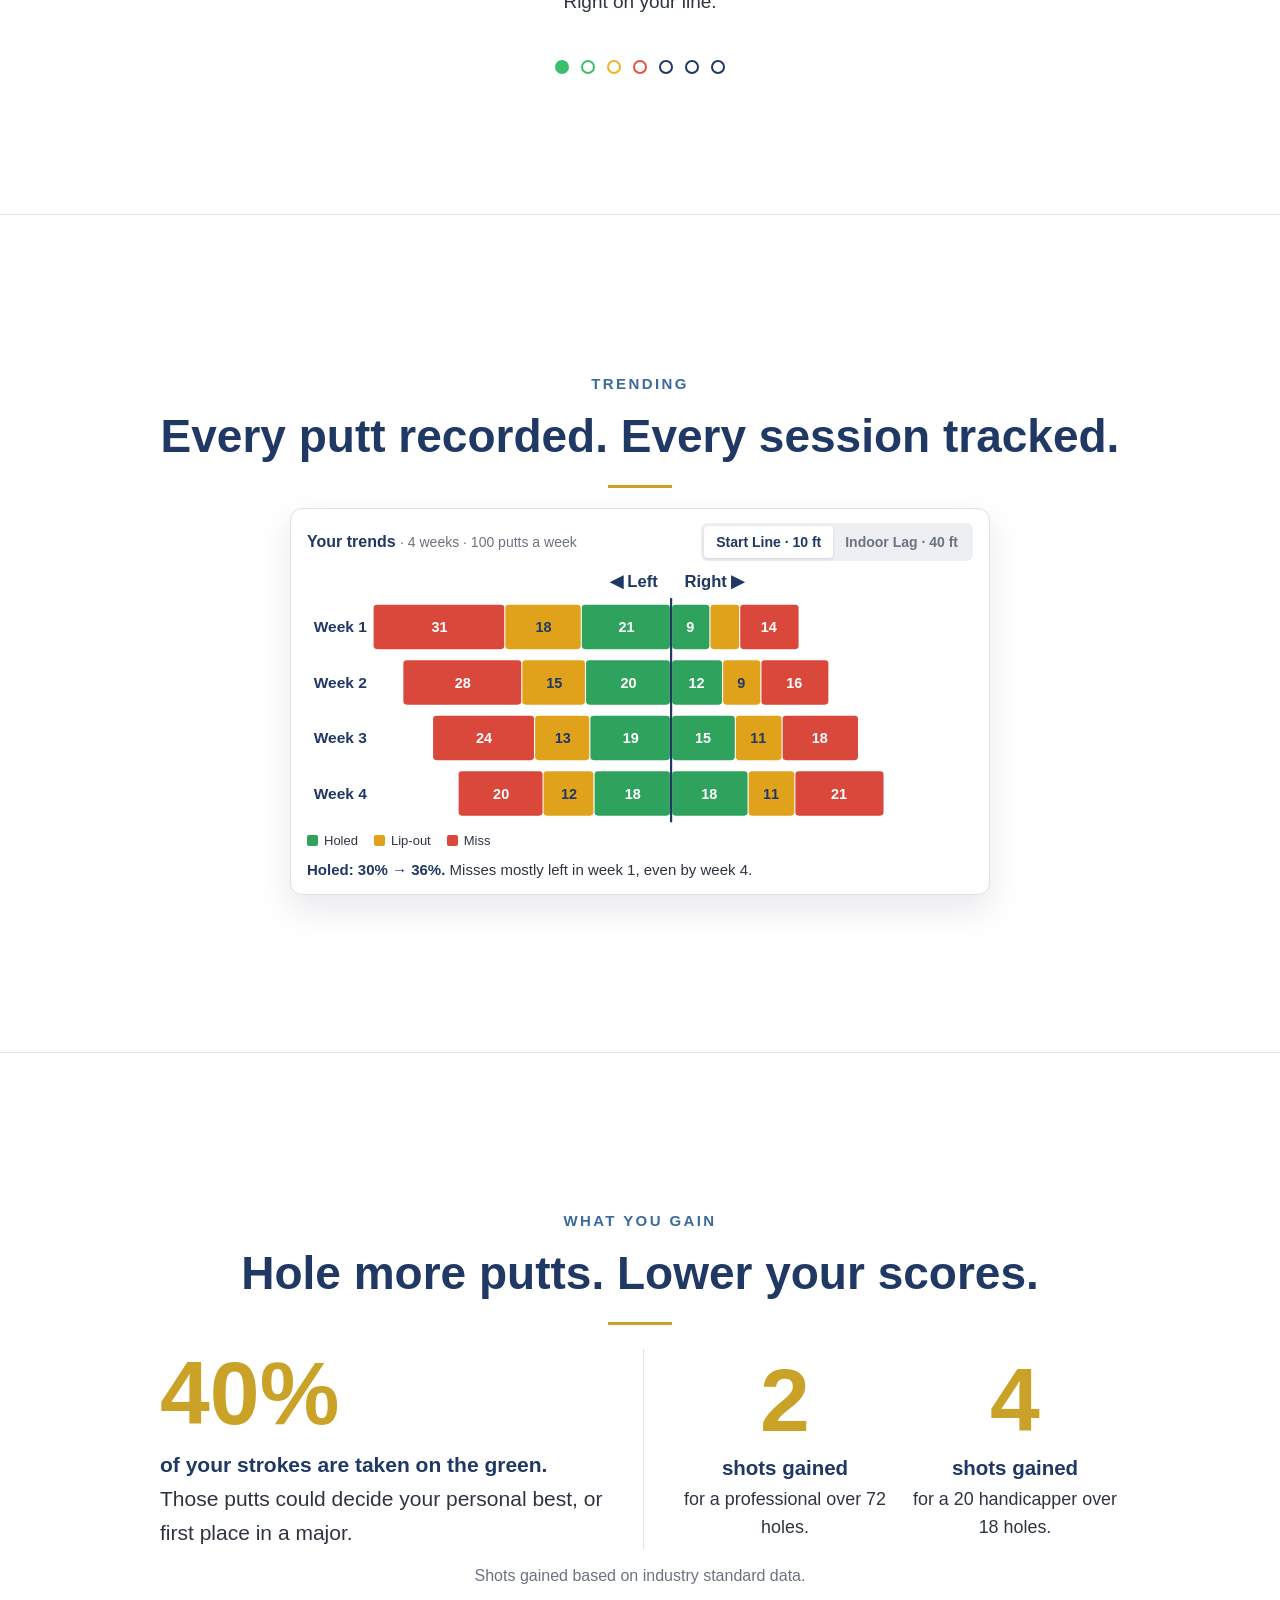
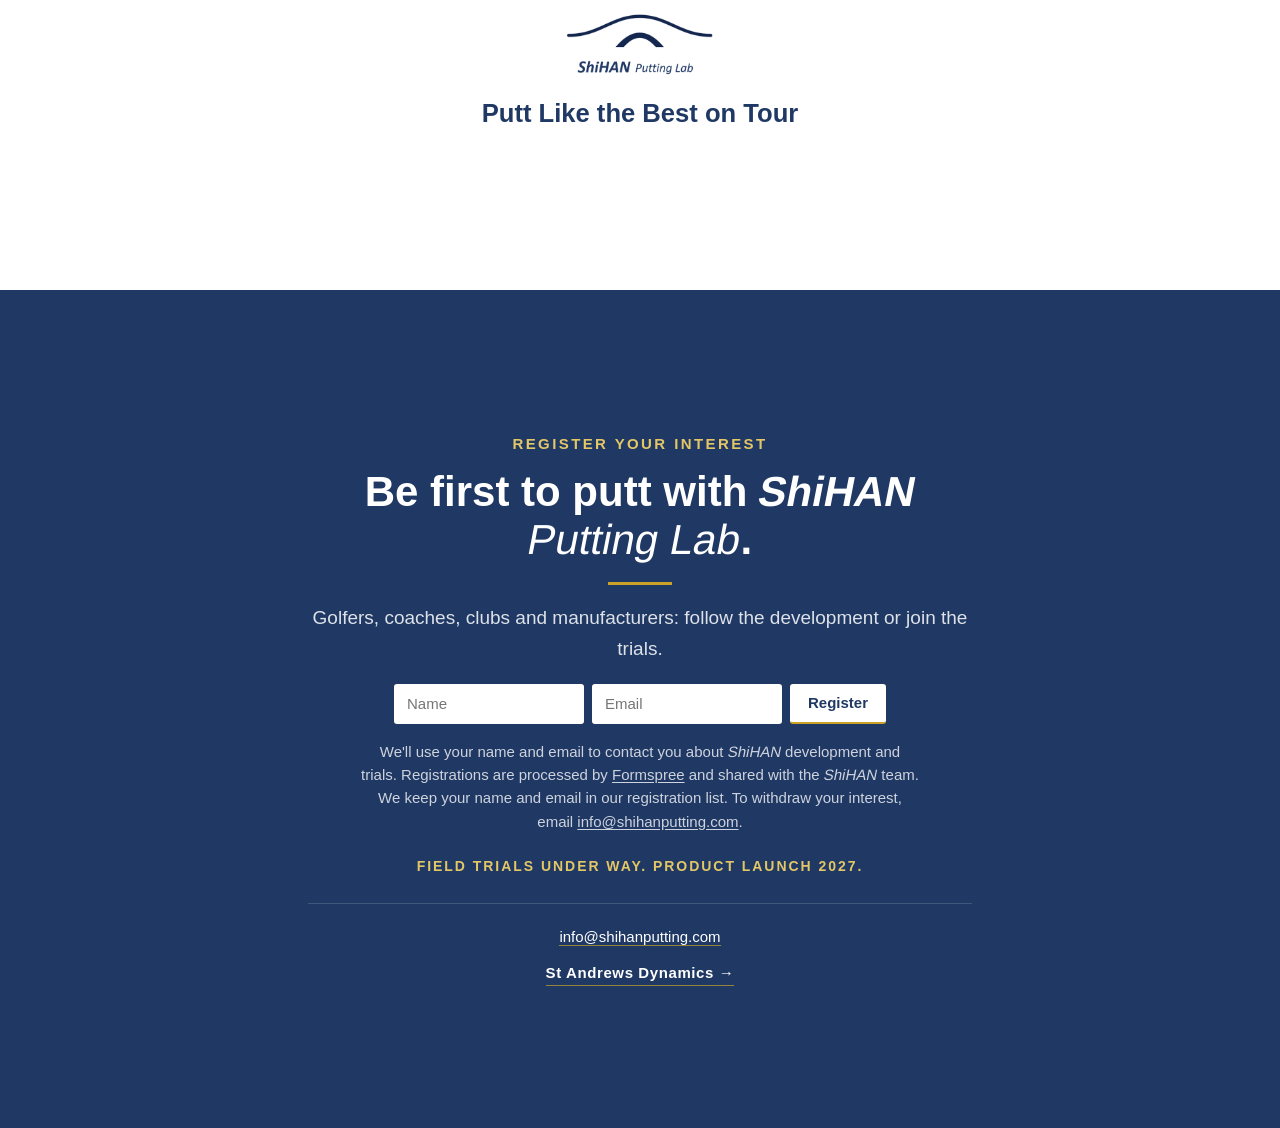
==== commit ed3aca92: "Switch registrations to Formspree with on-page confirmation and honeypot" ====
--- a/index.html
+++ b/index.html
@@ -791,21 +791,16 @@
     <h2>Be first to putt with <span class="brandname"><b>ShiHAN</b> <i>Putting Lab</i></span>.</h2>
     <div class="rule"></div>
     <p class="lede">Golfers, coaches, clubs and manufacturers: follow the development or join the trials.</p>
-    <!-- FormSubmit: sign-ups are emailed to the address in action="..." below. Bill: change it if your live form uses a different address. -->
-    <form class="signup" id="signup" action="https://formsubmit.co/info@shihanputting.com" method="POST" novalidate>
-      <input type="hidden" name="_subject" value="New ShiHAN Putting Lab registration of interest">
-      <input type="hidden" name="_cc" value="bill@standrewsdynamics.com,andy@standrewsdynamics.com">
-      <input type="hidden" name="_template" value="table">
-      <input type="hidden" name="_next" value="https://www.shihanputting.com/?registered=1#register">
-      <input type="hidden" name="_url" value="https://www.shihanputting.com/">
-      <input type="text" name="_honey" tabindex="-1" autocomplete="off" aria-hidden="true" style="display:none">
-      <label><span>Name</span><input type="text" name="name" autocomplete="name" placeholder="Name" required></label>
-      <label><span>Email</span><input type="email" name="email" autocomplete="email" placeholder="Email" required></label>
+    <form class="signup" id="signup" action="https://formspree.io/f/moedeoow" method="POST" novalidate>
+      <input type="hidden" name="subject" value="New ShiHAN Putting Lab registration of interest">
+      <input type="text" name="_gotcha" tabindex="-1" autocomplete="off" aria-hidden="true" style="display:none">
+      <label><span>Name</span><input type="text" name="name" maxlength="150" autocomplete="name" placeholder="Name" required></label>
+      <label><span>Email</span><input type="email" name="email" maxlength="254" autocomplete="email" placeholder="Email" required></label>
       <button class="btn" type="submit">Register</button>
       <p class="formmsg" role="status" aria-live="polite"></p>
     </form>
     <p class="privacy">We'll use your name and email to contact you about <span class="sh">ShiHAN</span> development and trials.
-      Registrations are processed by <a href="https://formsubmit.co/privacy.pdf" target="_blank" rel="noopener">FormSubmit</a> and emailed to the <span class="sh">ShiHAN</span> team.
+      Registrations are processed by <a href="https://formspree.io/legal/privacy-policy/" target="_blank" rel="noopener">Formspree</a> and shared with the <span class="sh">ShiHAN</span> team. We keep your name and email in our registration list.
       To withdraw your interest, email <a href="mailto:info@shihanputting.com">info@shihanputting.com</a>.</p>
     <p class="trials">Field trials under way. Product launch 2027.</p>
     <div class="contacts">
@@ -950,21 +945,28 @@
   if(document.fonts&&document.fonts.ready)document.fonts.ready.then(fit);
   setTimeout(fit,600);
   var f=document.getElementById('signup');
-  if(new URLSearchParams(window.location.search).get('registered')==='1'){
-    f.querySelector('.formmsg').textContent='Thanks for registering your interest. We’ll be in touch.';
-  }
-  f.addEventListener('submit',function(e){
-    var fn=f.querySelector('[name=name]'),fe=f.querySelector('[name=email]'),nm=fn.value.trim(),em=fe.value.trim(),ok=true,msg=f.querySelector('.formmsg');
-    fn.classList.toggle('bad',!nm); if(!nm)ok=false;
-    var good=/^[^\s@]+@[^\s@]+\.[^\s@]+$/.test(em); fe.classList.toggle('bad',!good); if(!good)ok=false;
-    if(!ok){
-      e.preventDefault();
-      msg.textContent='Please add your name and a valid email.';
-      (!nm?fn:fe).focus();
-      return;
-    }
+  var registrationBusy=false;
+  f.addEventListener('submit',async function(e){
+    e.preventDefault();
+    if(registrationBusy)return;
+    var fn=f.querySelector('[name=name]'),fe=f.querySelector('[name=email]'),nm=fn.value.trim(),em=fe.value.trim(),msg=f.querySelector('.formmsg');
+    var good=/^[^\s@]+@[^\s@]+\.[^\s@]+$/.test(em)&&em.length<=254;
+    fn.classList.toggle('bad',!nm||nm.length>150);fe.classList.toggle('bad',!good);
+    if(!nm||nm.length>150||!good){msg.textContent='Please add your name and a valid email.';(!nm?fn:fe).focus();return;}
     fn.value=nm;fe.value=em;
-    msg.textContent='Continue to the verification step to complete your registration.';
+    var button=f.querySelector('button[type=submit]'),payload=new FormData(f);
+    var registration={name:nm,email:em,registeredAt:new Date().toISOString(),website:'https://www.shihanputting.com/',submissionId:window.crypto&&crypto.randomUUID?crypto.randomUUID():Date.now().toString(36)+'-'+Math.random().toString(36).slice(2)};
+    payload.set('website',registration.website);
+    payload.set('registration_record','SHIHAN_START'+btoa(String.fromCharCode.apply(null,new TextEncoder().encode(JSON.stringify(registration))))+'SHIHAN_END');
+    registrationBusy=true;button.disabled=true;button.textContent='Registering…';f.setAttribute('aria-busy','true');msg.textContent='Sending your registration…';
+    var controller=new AbortController(),timeout=setTimeout(function(){controller.abort();},20000);
+    try{
+      var response=await fetch(f.action,{method:'POST',headers:{Accept:'application/json'},body:payload,signal:controller.signal});
+      var data=await response.json();
+      if(!response.ok||data.ok!==true)throw new Error('Registration was not confirmed');
+      f.reset();msg.textContent='Thanks for registering your interest. We’ll be in touch.';
+    }catch(error){msg.textContent='We couldn’t confirm your registration. It may have reached us. Please contact info@shihanputting.com if you are unsure; no automatic retry has been sent.';}
+    finally{clearTimeout(timeout);registrationBusy=false;button.disabled=false;button.textContent='Register';f.removeAttribute('aria-busy');}
   });
 
   var els=document.querySelectorAll('.reveal');
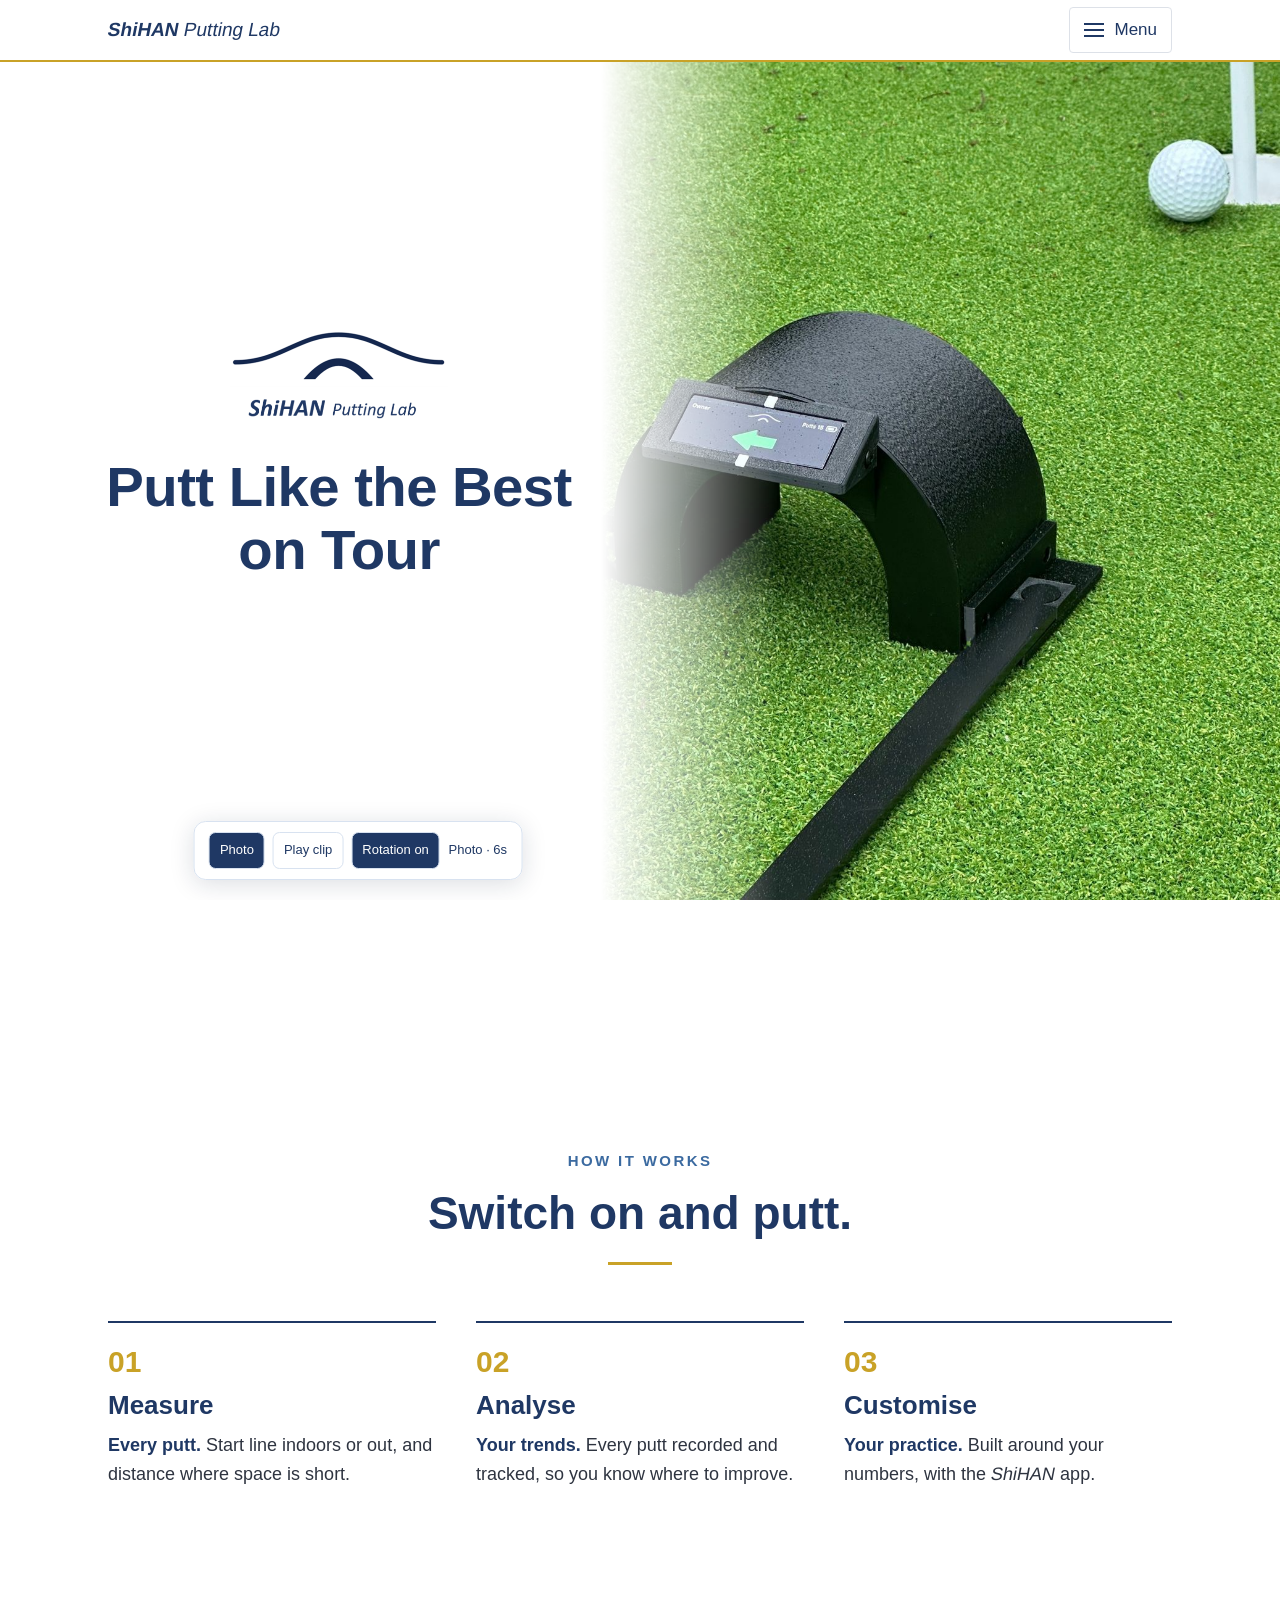
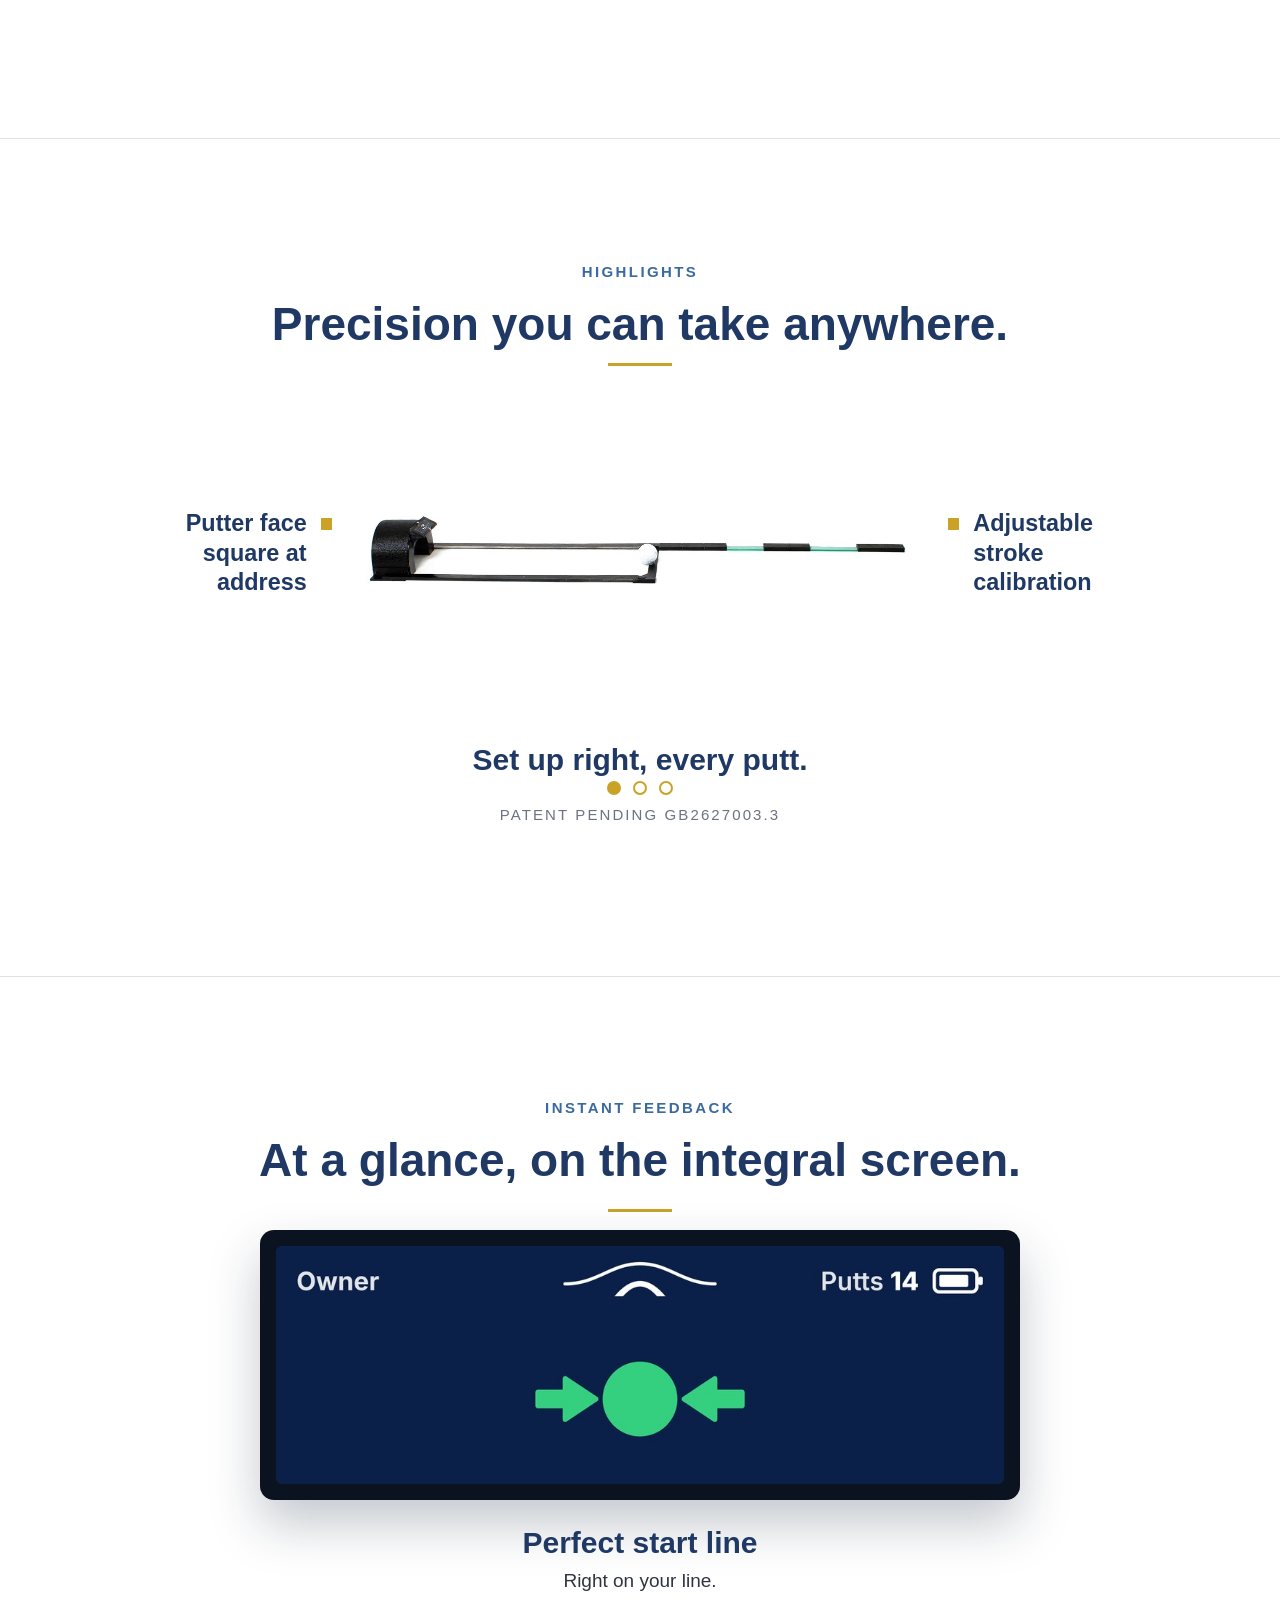
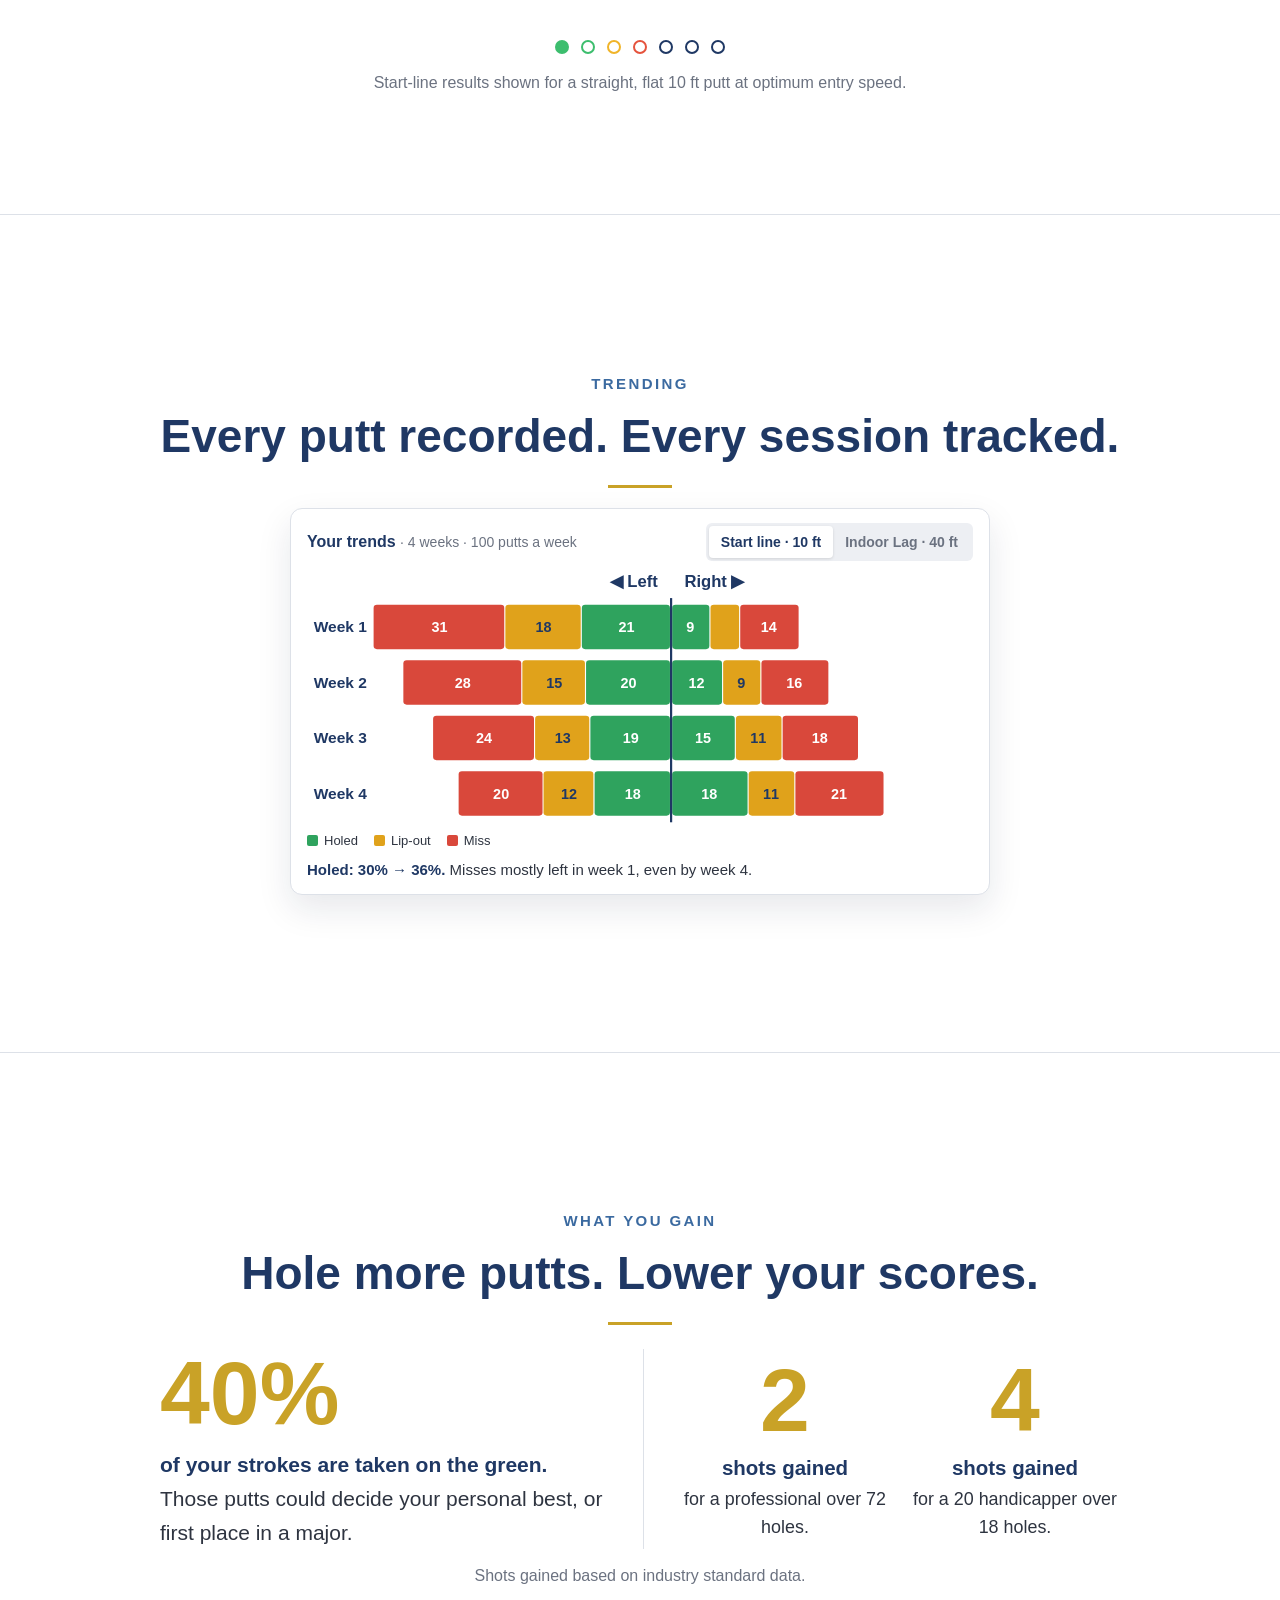
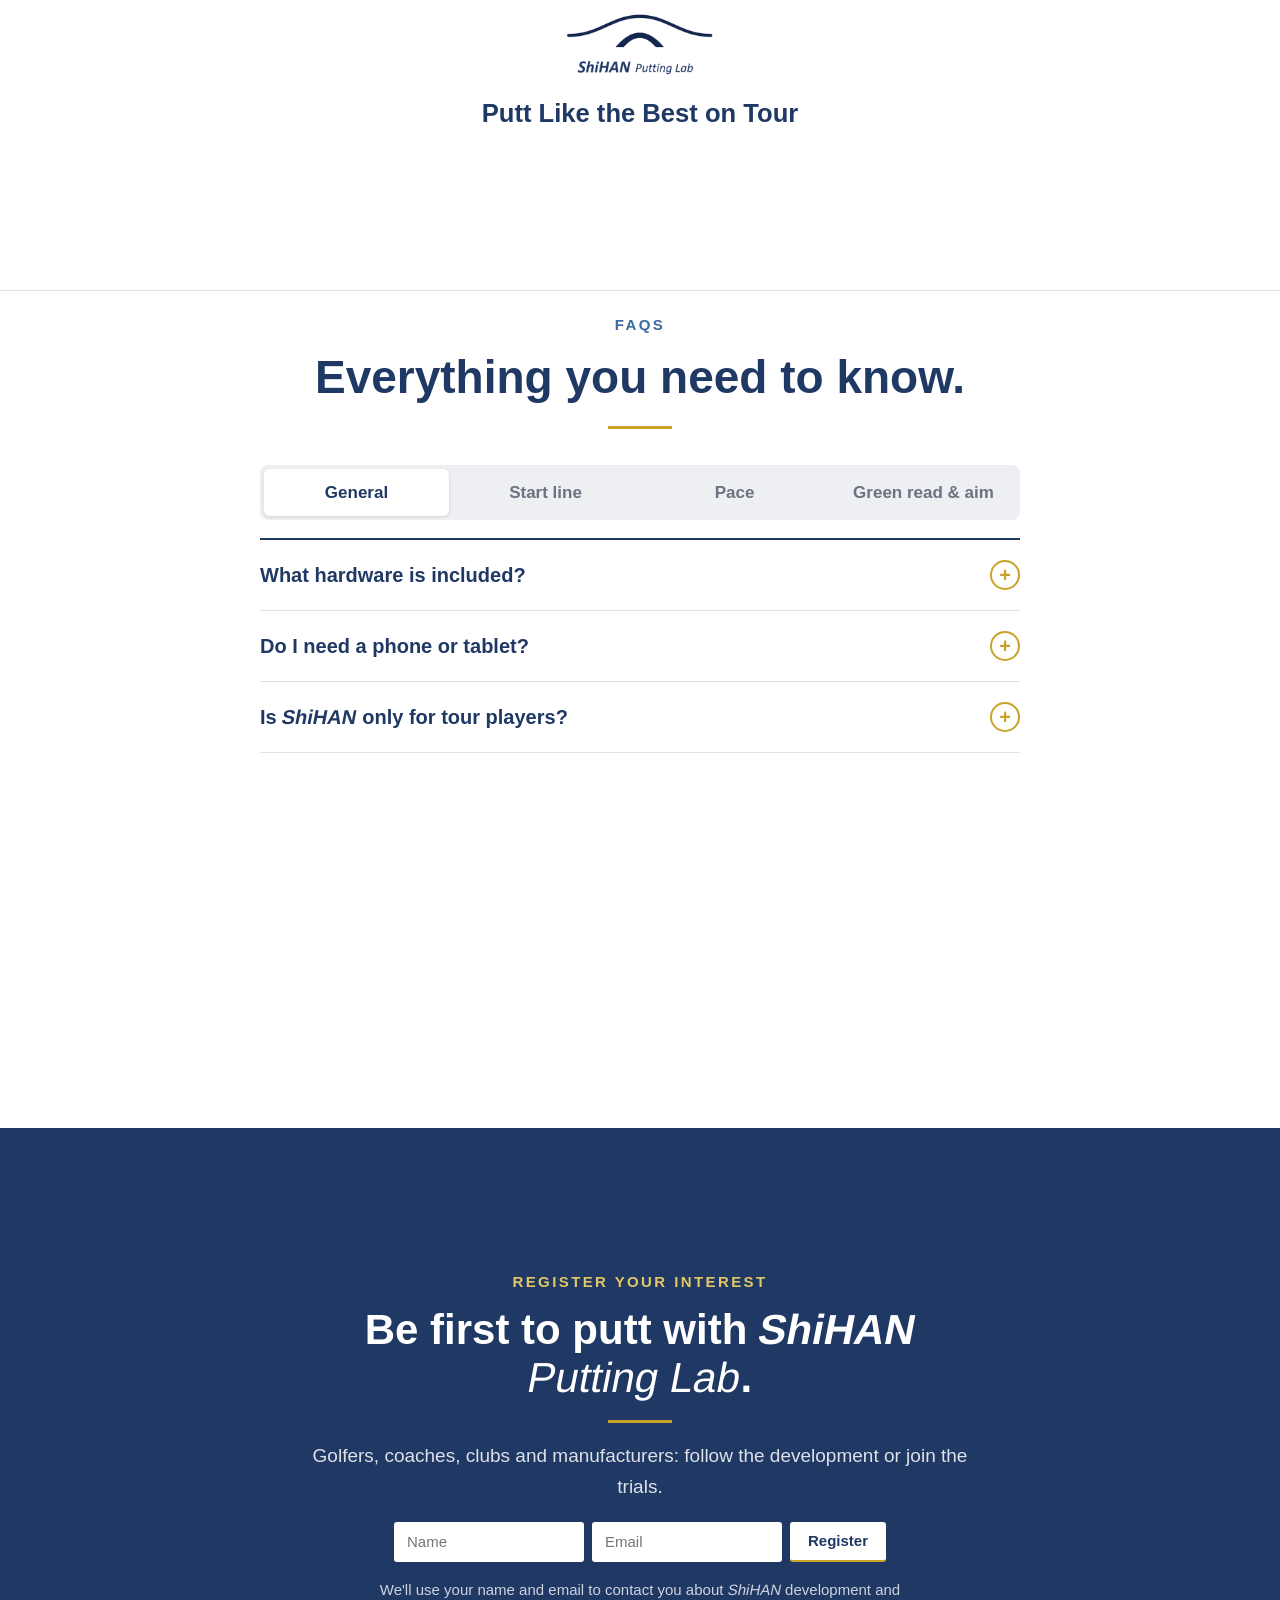
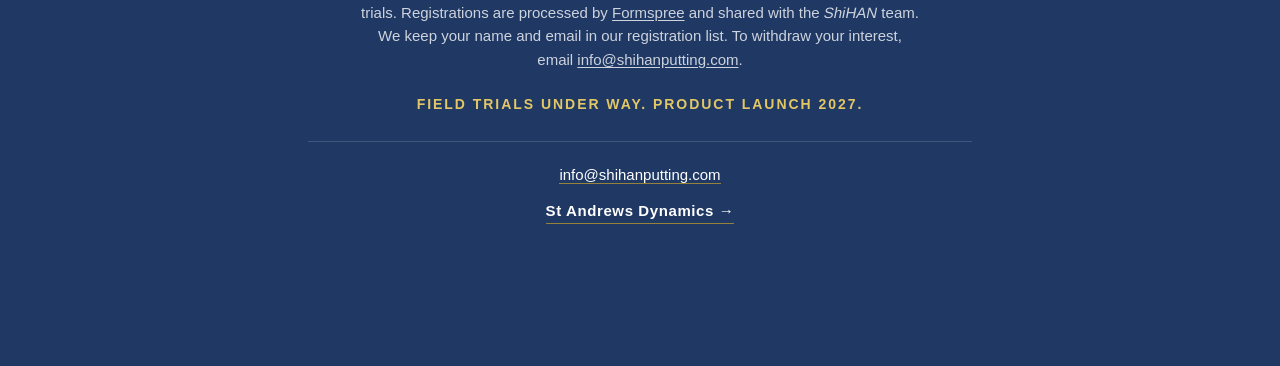
==== commit aaf16c40: "Publish updated FAQs, image/video rotation and mobile layout with edited screen clip" ====
--- a/index.html
+++ b/index.html
@@ -657,6 +657,84 @@
 @media (max-width:600px){.signup{max-width:320px!important;margin-left:auto!important;margin-right:auto!important}.signup label{flex:1 1 140px!important;max-width:none!important}.signup .btn{flex:1 1 100%!important}}
 .tc-narrow{display:none!important}
 @media (max-width:560px){.tc-wide{display:none!important}.tc-narrow{display:block!important}}
+
+/* ===== FAQs ===== */
+#faqs.screenful{align-items:flex-start}
+.faqbox{max-width:760px;margin:36px auto 0;text-align:left}
+.faq-tabs{display:grid;grid-template-columns:repeat(2,1fr);gap:4px;background:var(--mist);border-radius:8px;padding:4px}
+@media (min-width:700px){.faq-tabs{grid-template-columns:repeat(4,1fr)}}
+.faq-tab{font:inherit;font-size:17px;font-weight:600;white-space:nowrap;border:none;background:none;color:var(--muted);padding:10px 8px;border-radius:6px;cursor:pointer;min-width:0}
+.faq-tab:hover{color:var(--navy)}
+.faq-tab[aria-selected="true"]{background:#fff;color:var(--navy);box-shadow:0 1px 3px rgba(0,0,0,.12)}
+.faq-panel{margin-top:18px;border-top:2px solid var(--navy);touch-action:pan-y}
+.faq-item{border-bottom:1px solid var(--pale)}
+.faq-q{width:100%;display:flex;justify-content:space-between;align-items:center;gap:16px;background:none;border:none;font:inherit;font-size:20px;font-weight:600;line-height:1.35;color:var(--navy);text-align:left;padding:20px 0;cursor:pointer}
+.faq-q:hover{color:var(--blue)}
+.faq-sign{flex:0 0 30px;height:30px;border:2px solid var(--gold);border-radius:50%;display:grid;place-items:center;font-size:20px;font-weight:600;line-height:1;color:var(--gold)}
+.faq-q[aria-expanded="true"] .faq-sign{background:var(--gold);color:#fff}
+.faq-a{color:var(--body);padding:0 46px 22px 0}
+@media (max-width:600px){
+  .faqbox{margin-top:28px}
+  .faq-tab{font-size:16px}
+  .faq-q{font-size:18px;padding:18px 0}
+  .faq-a{padding-right:0}
+}
+/* Local preview only: alternating hero photograph and supplied video. */
+.hero-preview-video{position:absolute;inset:0;width:100%;height:100%;object-fit:contain;background:#13223c;z-index:5;opacity:0;visibility:hidden;transition:opacity .6s ease}
+.hero.video-showing .hero-preview-video{opacity:1;visibility:visible}
+.hero-preview-tools{position:absolute;z-index:12;bottom:18px;left:50%;transform:translateX(-50%);display:flex;gap:8px;align-items:center;justify-content:center;flex-wrap:wrap;width:max-content;max-width:94%;padding:10px 14px;border:1px solid #d8e2f0;border-radius:12px;background:rgba(255,255,255,.96);box-shadow:0 4px 24px #13223c26;font-size:13px;color:#1f3864}
+.hero-preview-tools button{font:inherit;cursor:pointer;border:1px solid #d8e2f0;background:white;color:#1f3864;border-radius:7px;padding:7px 10px;white-space:nowrap}
+.hero-preview-tools button[aria-pressed=true]{background:#1f3864;color:white}
+.hero-preview-note{position:absolute;z-index:12;right:14px;top:12px;padding:5px 9px;background:#fffdf0;color:#1f3864;border:1px solid #dbc776;border-radius:6px;font-size:12px}
+.hero-preview-tools [role=status]{min-width:60px;text-align:center}
+@media(max-width:600px){.hero-preview-tools{bottom:12px;gap:5px;padding:7px}.hero-preview-tools button{padding:7px}.hero-preview-note{font-size:10px}}
+@media(prefers-reduced-motion:reduce){.hero-preview-video{transition:none}}
+
+
+
+/* Preview rotation occupies the existing hero photo area. */
+.hero-preview-video{object-fit:contain;background:#fff;z-index:5}
+.hero.video-showing #heroimg{opacity:0}
+.hero .wrap{z-index:8!important}
+@media(min-width:760px) and (min-aspect-ratio:6/5){
+ .hero-preview-video{object-fit:contain;object-position:right center;
+ -webkit-mask-image:linear-gradient(90deg,transparent 0,transparent var(--clip-left,0px),#000 calc(var(--clip-left,0px) + var(--clip-fade,100px)),#000 100%);
+ mask-image:linear-gradient(90deg,transparent 0,transparent var(--clip-left,0px),#000 calc(var(--clip-left,0px) + var(--clip-fade,100px)),#000 100%)}
+ .hero-preview-tools{left:28%;max-width:51%;bottom:20px}
+}
+@media(max-width:759px),(max-aspect-ratio:6/5){
+ .hero-preview-video{object-fit:contain;object-position:center bottom}
+ .hero.video-showing .herobg{top:var(--preview-video-top,220px)!important}
+ .hero-preview-note{font-size:10px;padding:2px 5px;top:4px}
+ .hero-preview-tools{font-size:11px;bottom:10px;gap:4px;padding:6px}
+}
+
+/* Phone-only preview: stable stacked media, with no desktop fade or cropping. */
+@media (max-width:600px), (max-width:959px) and (max-height:500px) and (pointer:coarse){
+ .hero.screenful{display:grid!important;grid-template-columns:minmax(0,1fr);grid-template-rows:auto auto auto auto;align-content:start;min-height:0!important;height:auto!important}
+ .hero .hero-preview-note{position:static;grid-row:1;justify-self:center;margin:12px 12px 0;font-size:10px;line-height:1.5}
+ .hero .wrap{position:relative!important;inset:auto!important;grid-row:2;display:block!important;width:100%!important;max-width:100%!important;margin:0!important;padding:20px 20px 24px!important;text-align:center!important}
+ .hero .lockup,.hero.dark .lockup-w{width:180px!important;max-width:55vw;margin:0 auto 16px!important}
+ .hero h1{font-size:clamp(28px,7.6vw,42px)!important;line-height:1.12!important;max-width:none!important}
+ .hero .herobg,.hero.video-showing .herobg{position:relative!important;inset:auto!important;grid-row:3;width:100%!important;height:clamp(300px,62svh,620px)!important;min-height:0!important;margin:0;background:#fff}
+ .hero .herobg img,.hero .hero-preview-video{position:absolute!important;inset:0!important;width:100%!important;height:100%!important;max-width:none!important;object-fit:contain!important;object-position:center!important;transform:none!important;-webkit-mask-image:none!important;mask-image:none!important}
+ .hero .herofade,.hero .herobg::before,.hero .herobg::after{display:none!important}
+ .hero .hero-preview-tools{position:relative;inset:auto;grid-row:4;justify-self:center;transform:none;width:auto;max-width:calc(100% - 24px);margin:14px 12px 24px;padding:8px;gap:6px;font-size:13px;box-shadow:none}
+ .hero-preview-tools button{min-height:44px;padding:8px 10px}
+}
+
+
+/* Keep phone text readable and let longer sections scroll naturally. */
+@media (max-width:600px), (max-width:959px) and (max-height:500px) and (pointer:coarse){
+ section.screenful:not(.hero){min-height:0!important;height:auto!important;padding:44px 0!important}
+ section.screenful:not(.hero) > .wrap{zoom:1!important;min-width:0}
+ .faq-tab{white-space:normal;line-height:1.3;min-height:44px}
+ .faq-q{min-height:44px}
+ .faq-q > span:first-child{min-width:0;overflow-wrap:anywhere}
+ .privacy,.contacts,.faq-a{overflow-wrap:anywhere}
+}
+#faqs > .wrap{zoom:1!important}
+
 </style>
 </head>
 <body id="top">
@@ -673,13 +751,23 @@
       <a href="#feedback">Instant Feedback</a>
       <a href="#trending">Trending</a>
       <a href="#gains">What You Gain</a>
+      <a href="#faqs">FAQs</a>
       <a href="#register">Register Your Interest</a>
     </nav>
   </div>
 </header>
 
 <section class="hero screenful">
-  <div class="herobg" id="herobg"><img id="heroimg" src="[data-uri]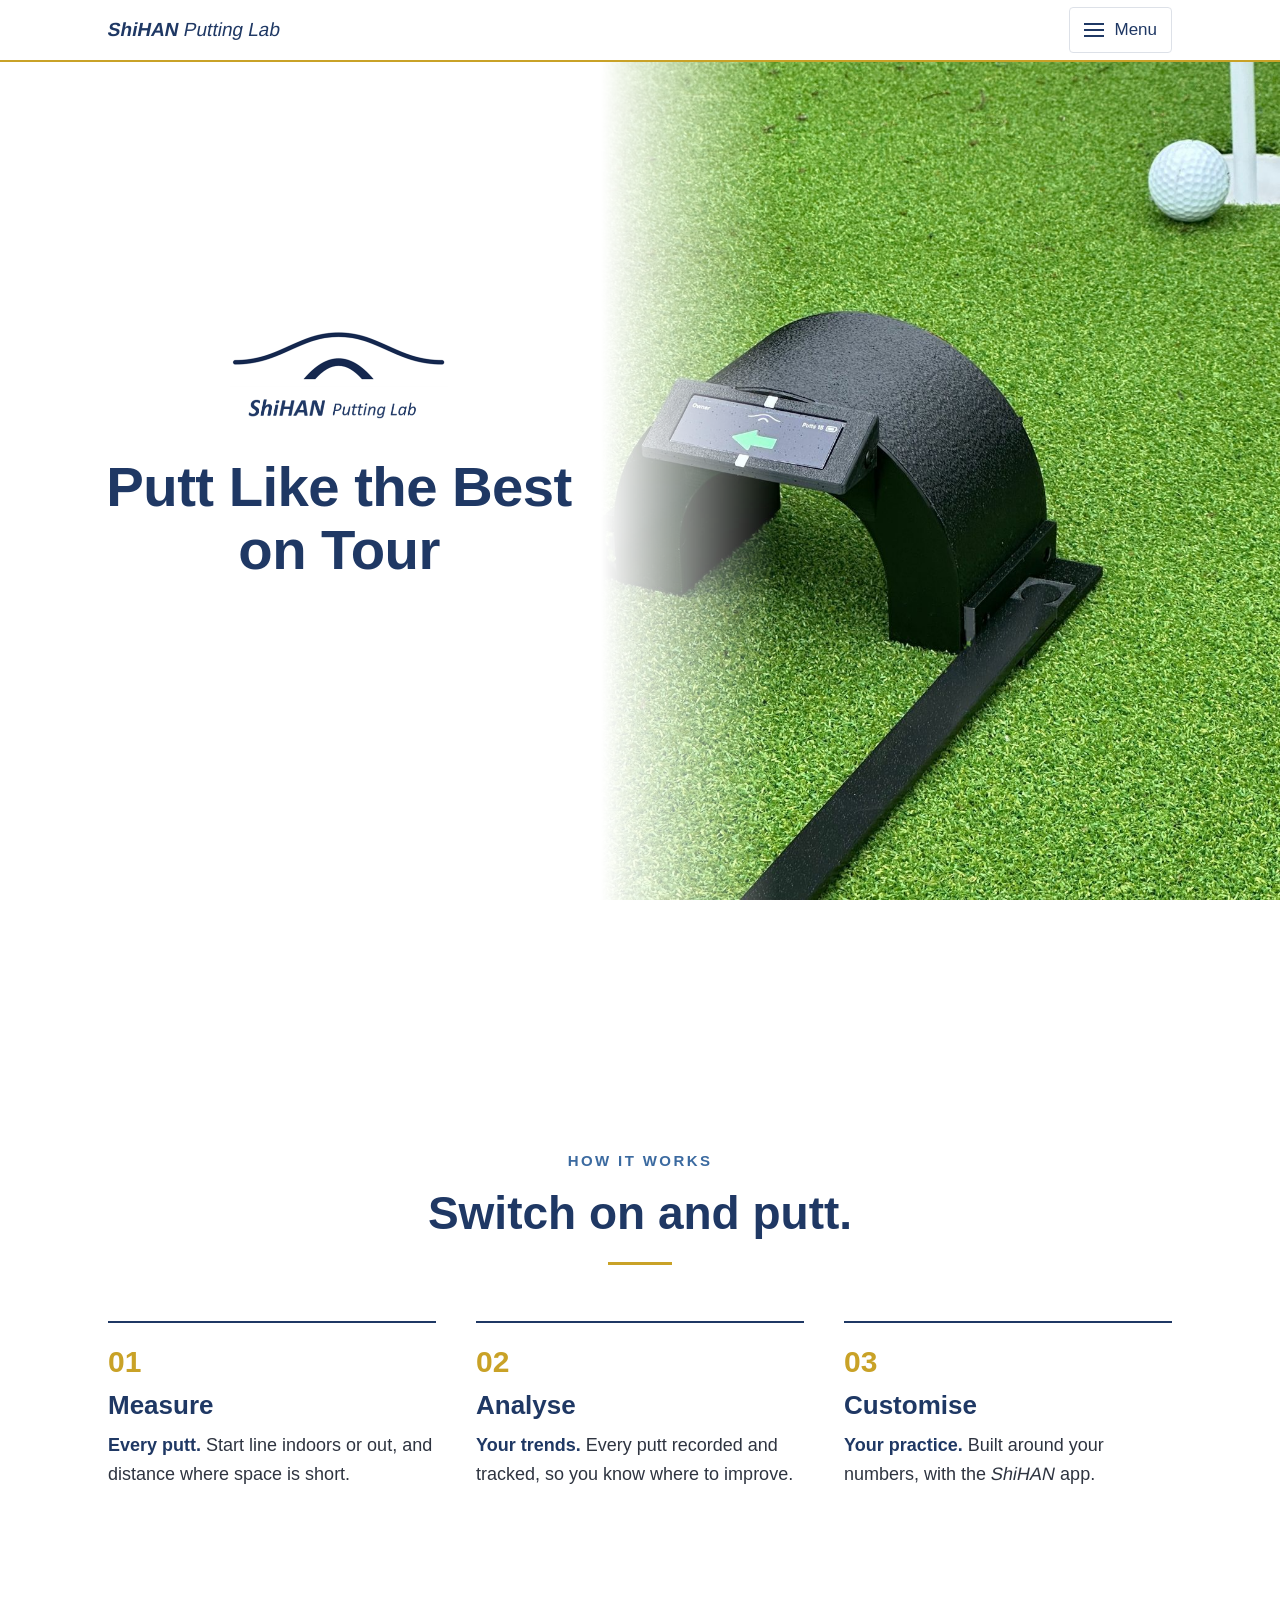
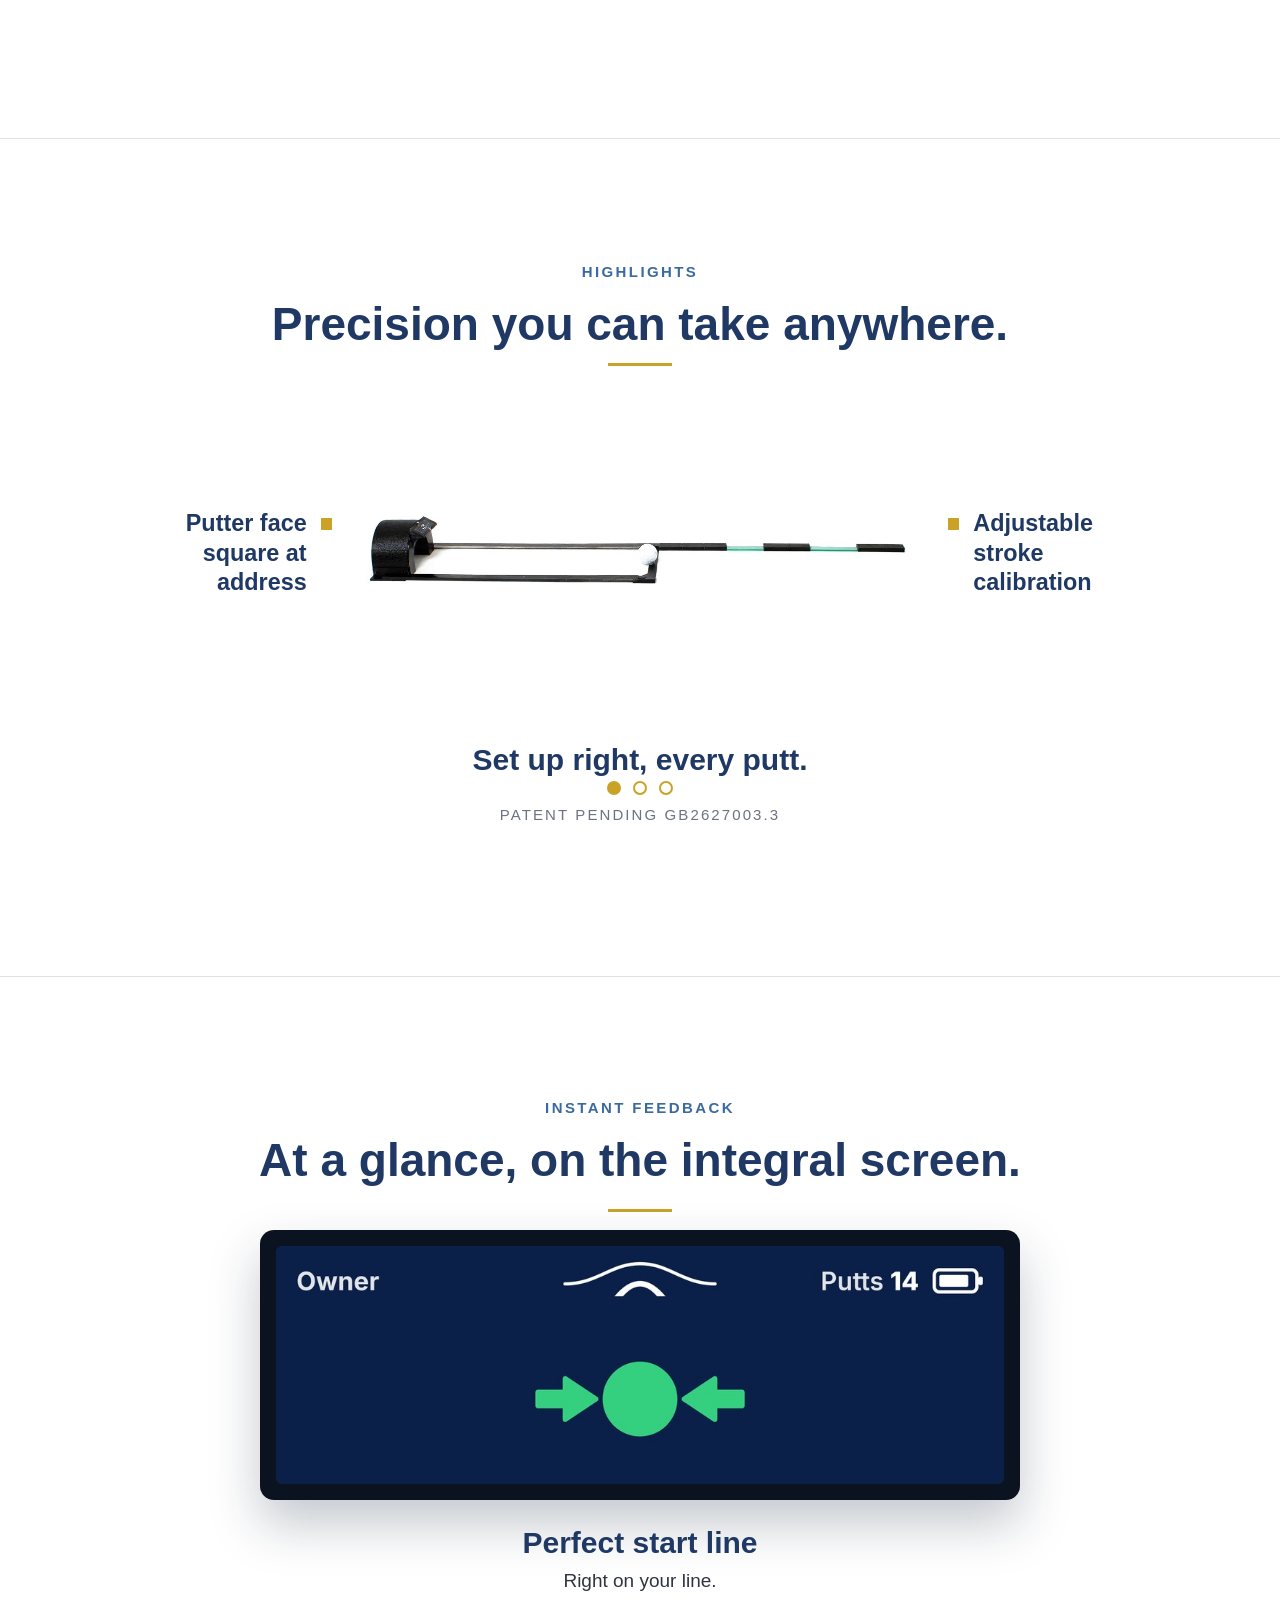
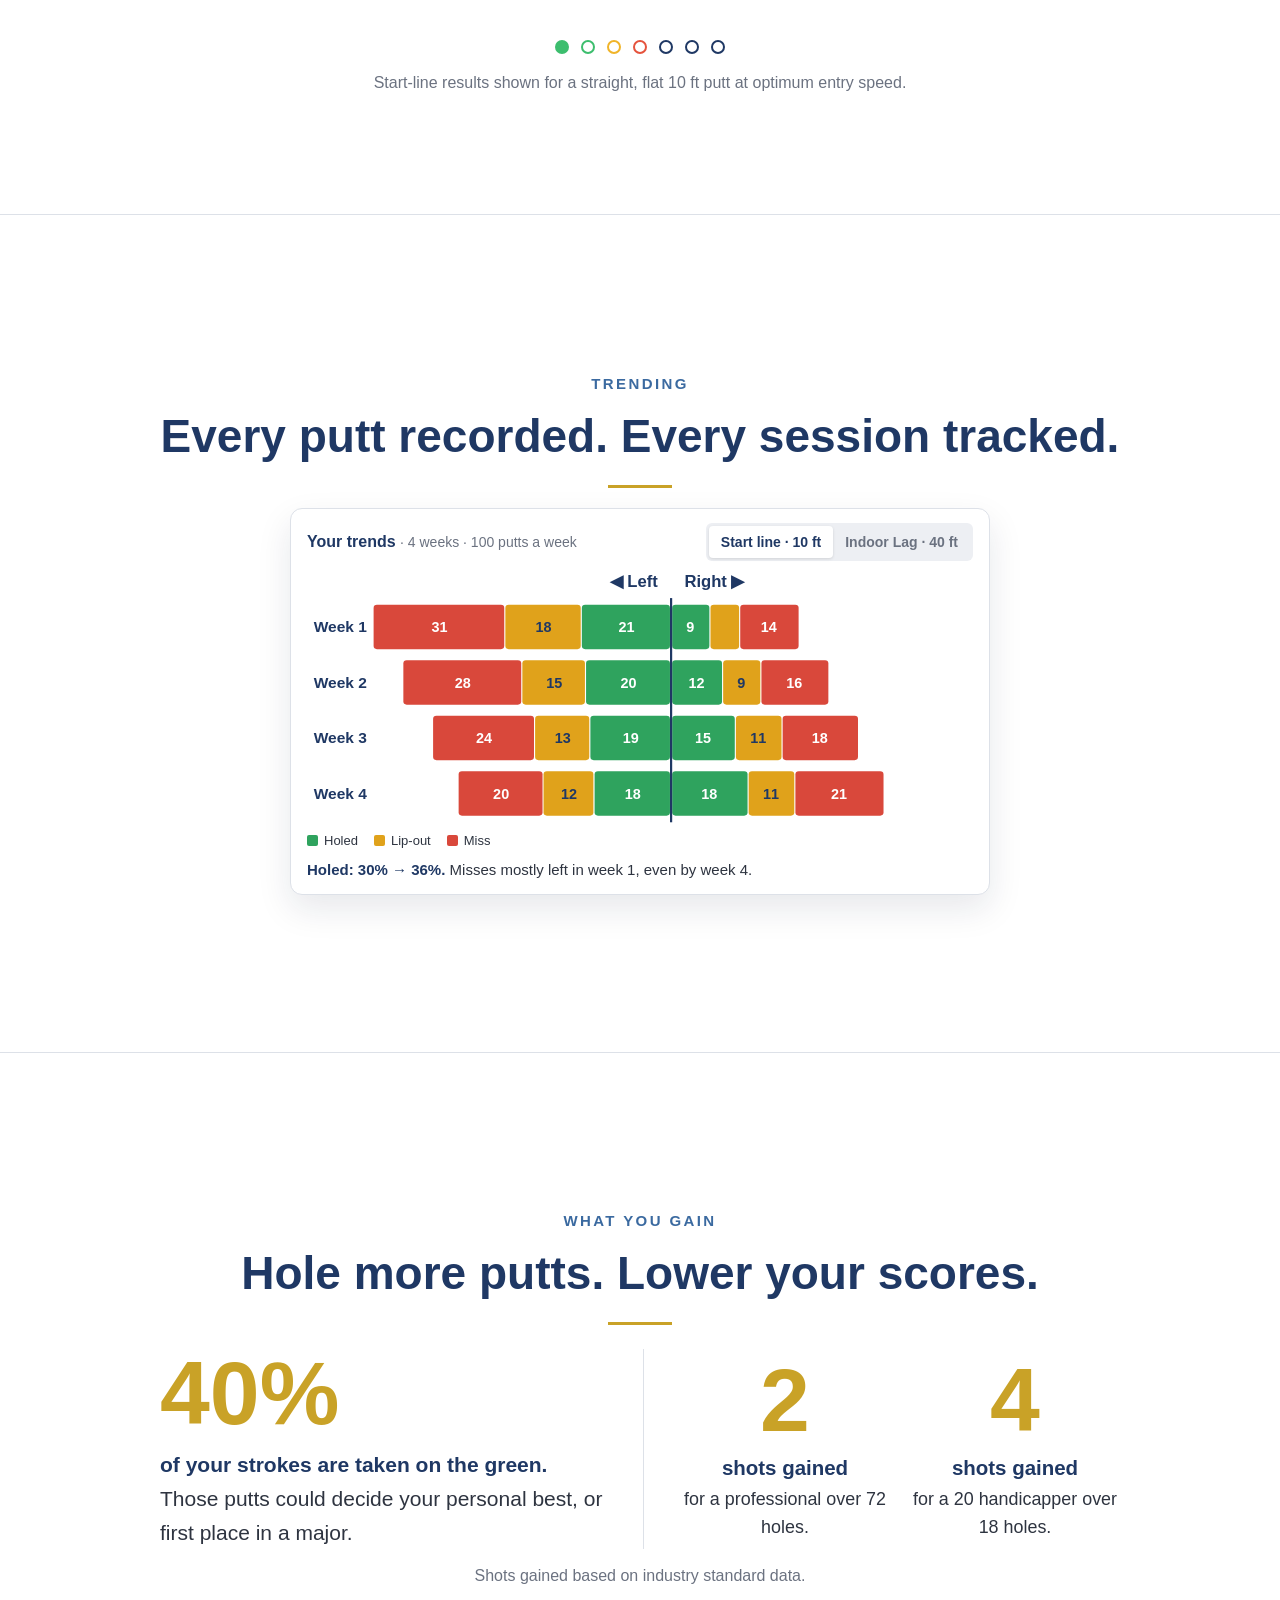
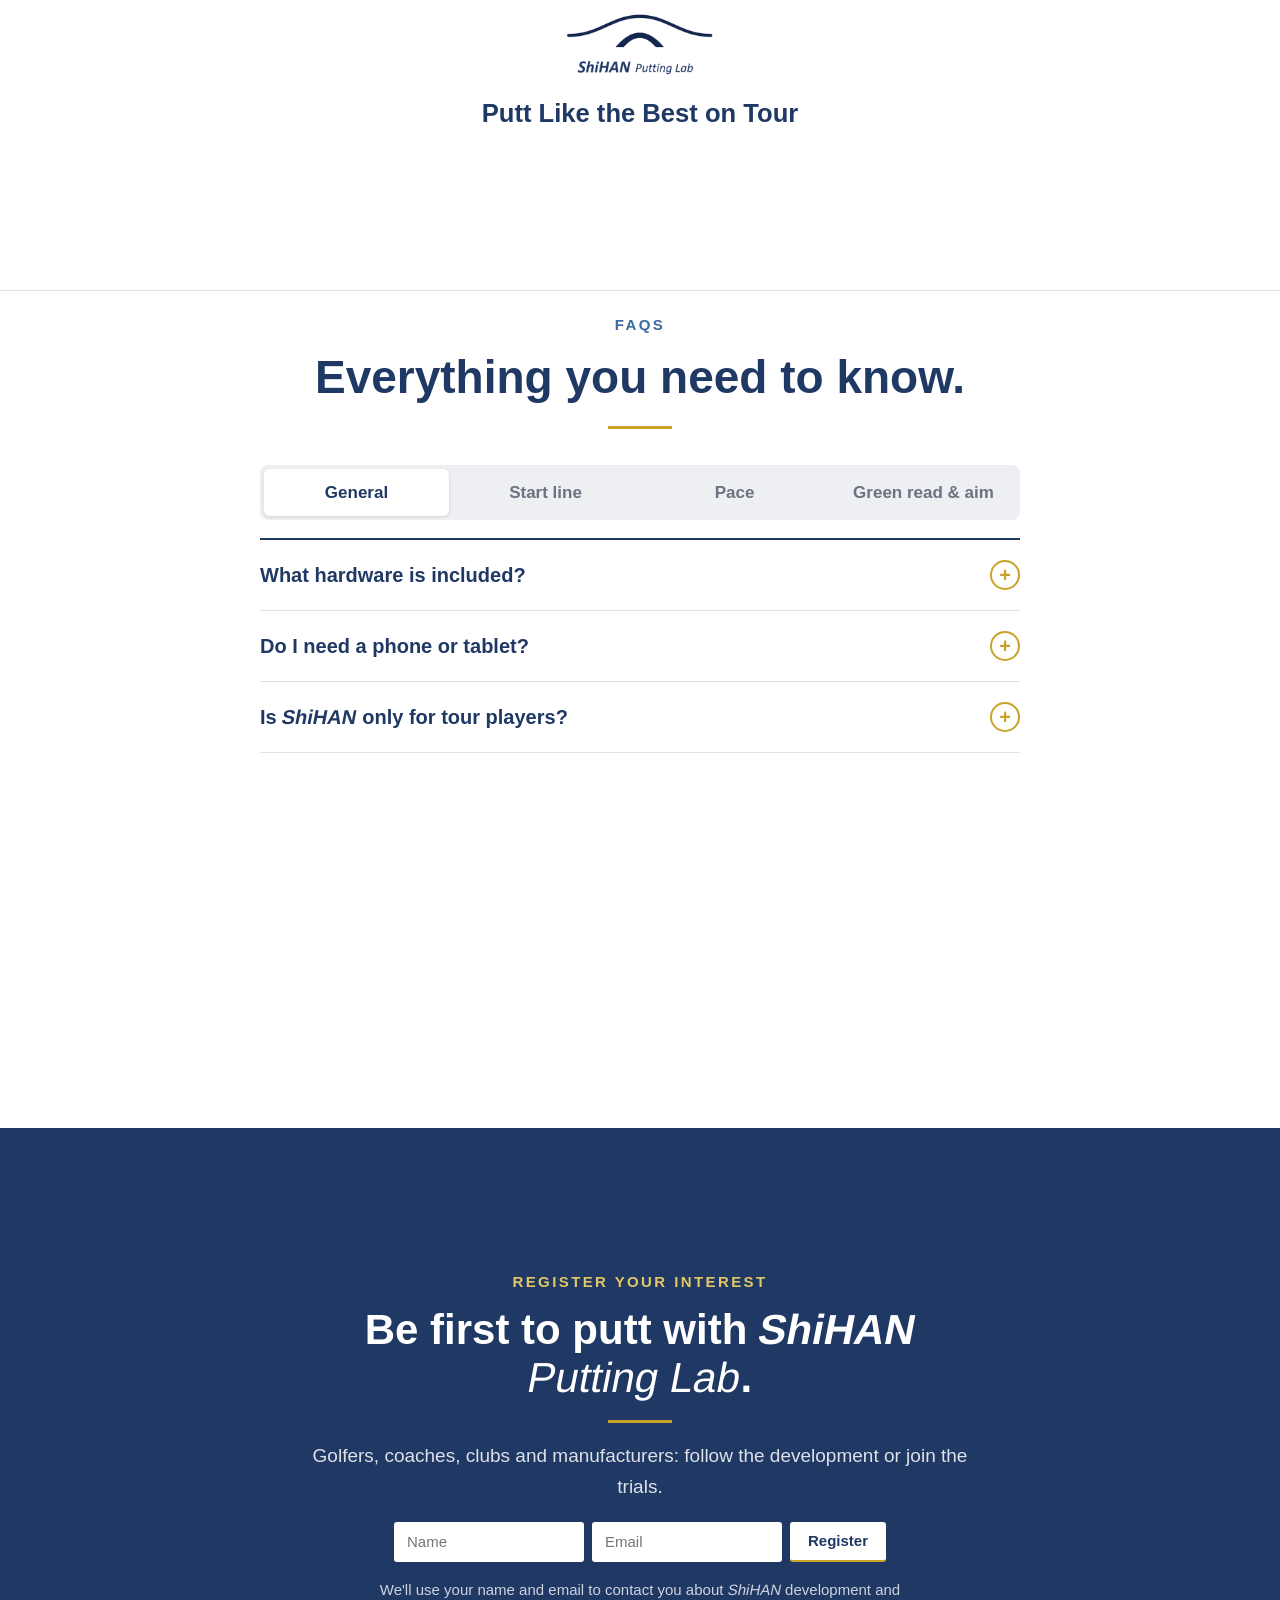
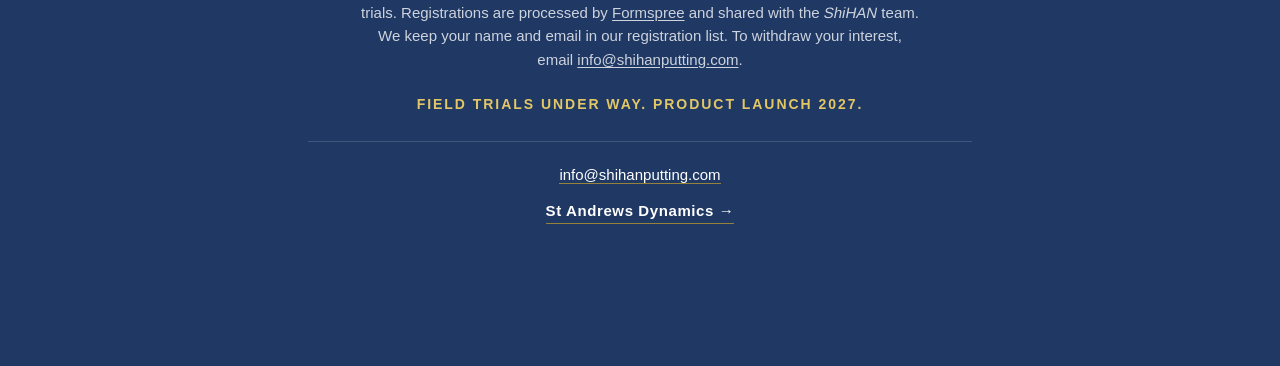
